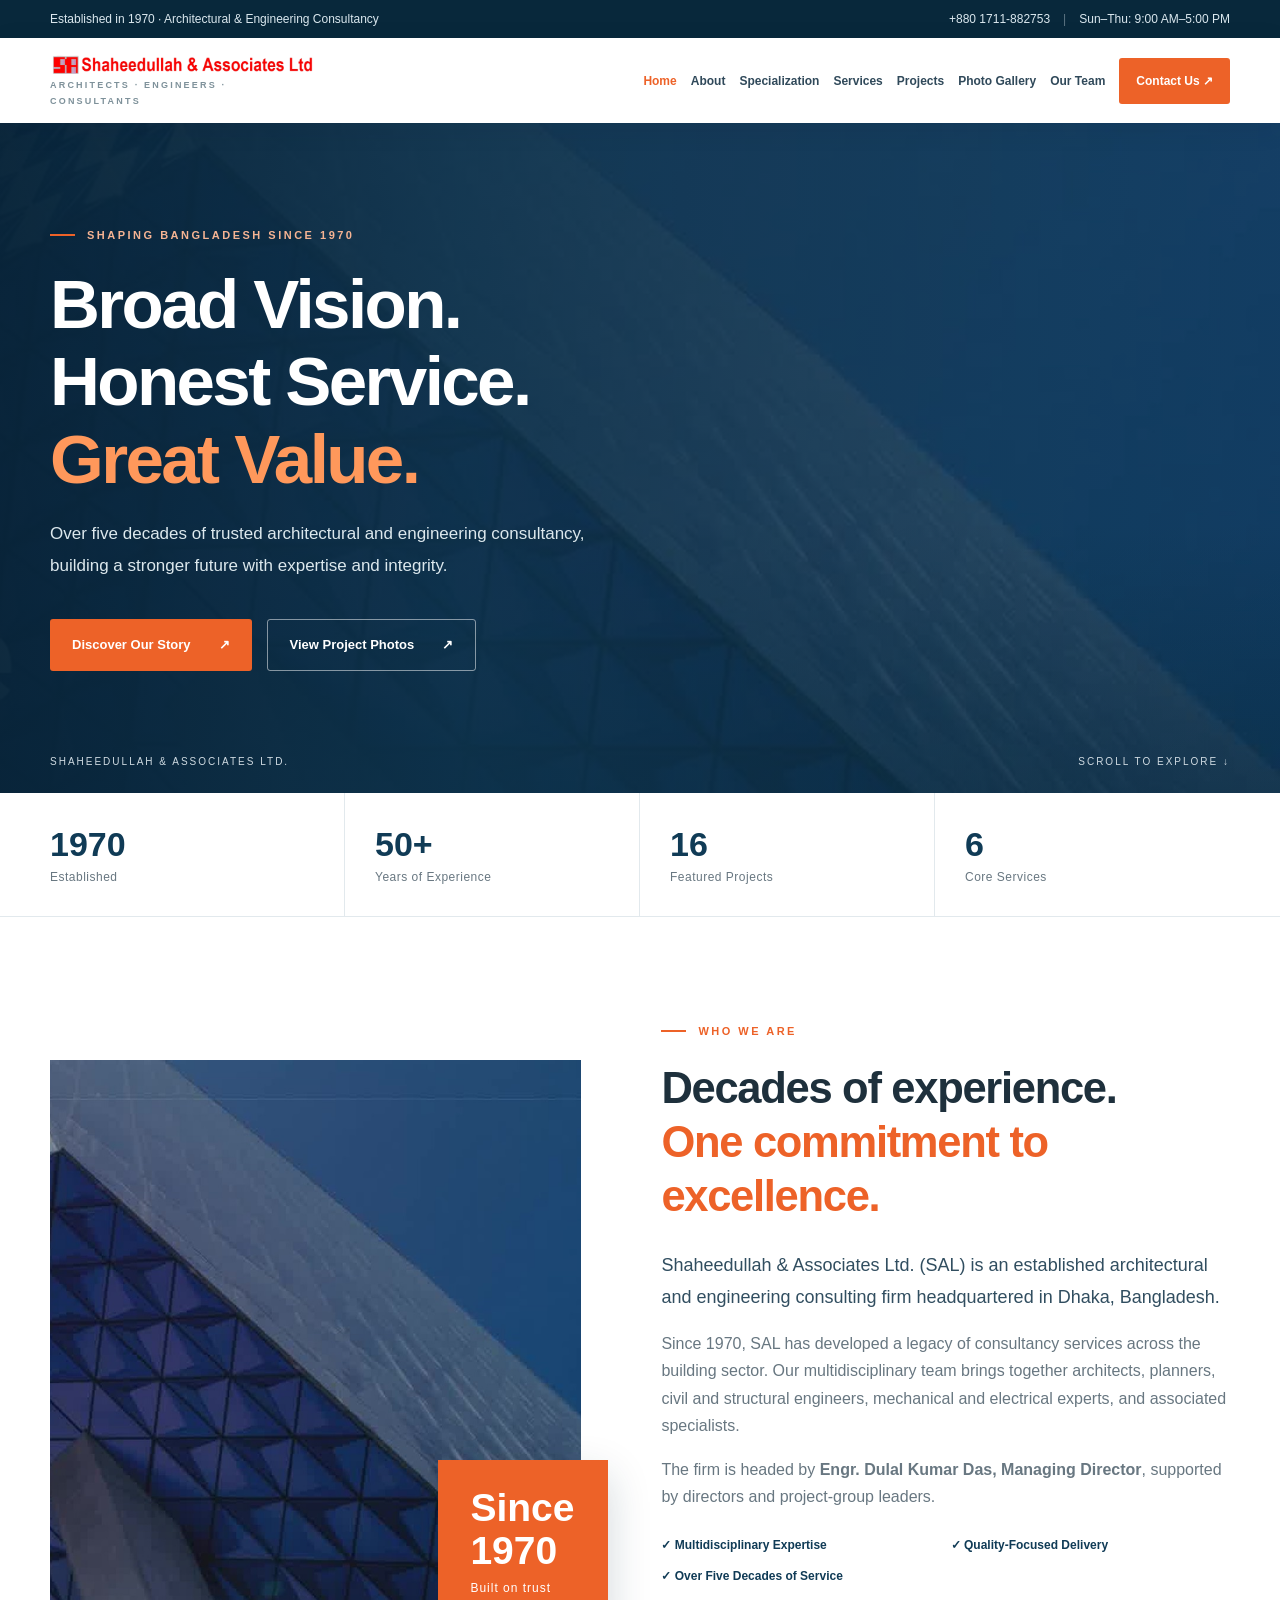
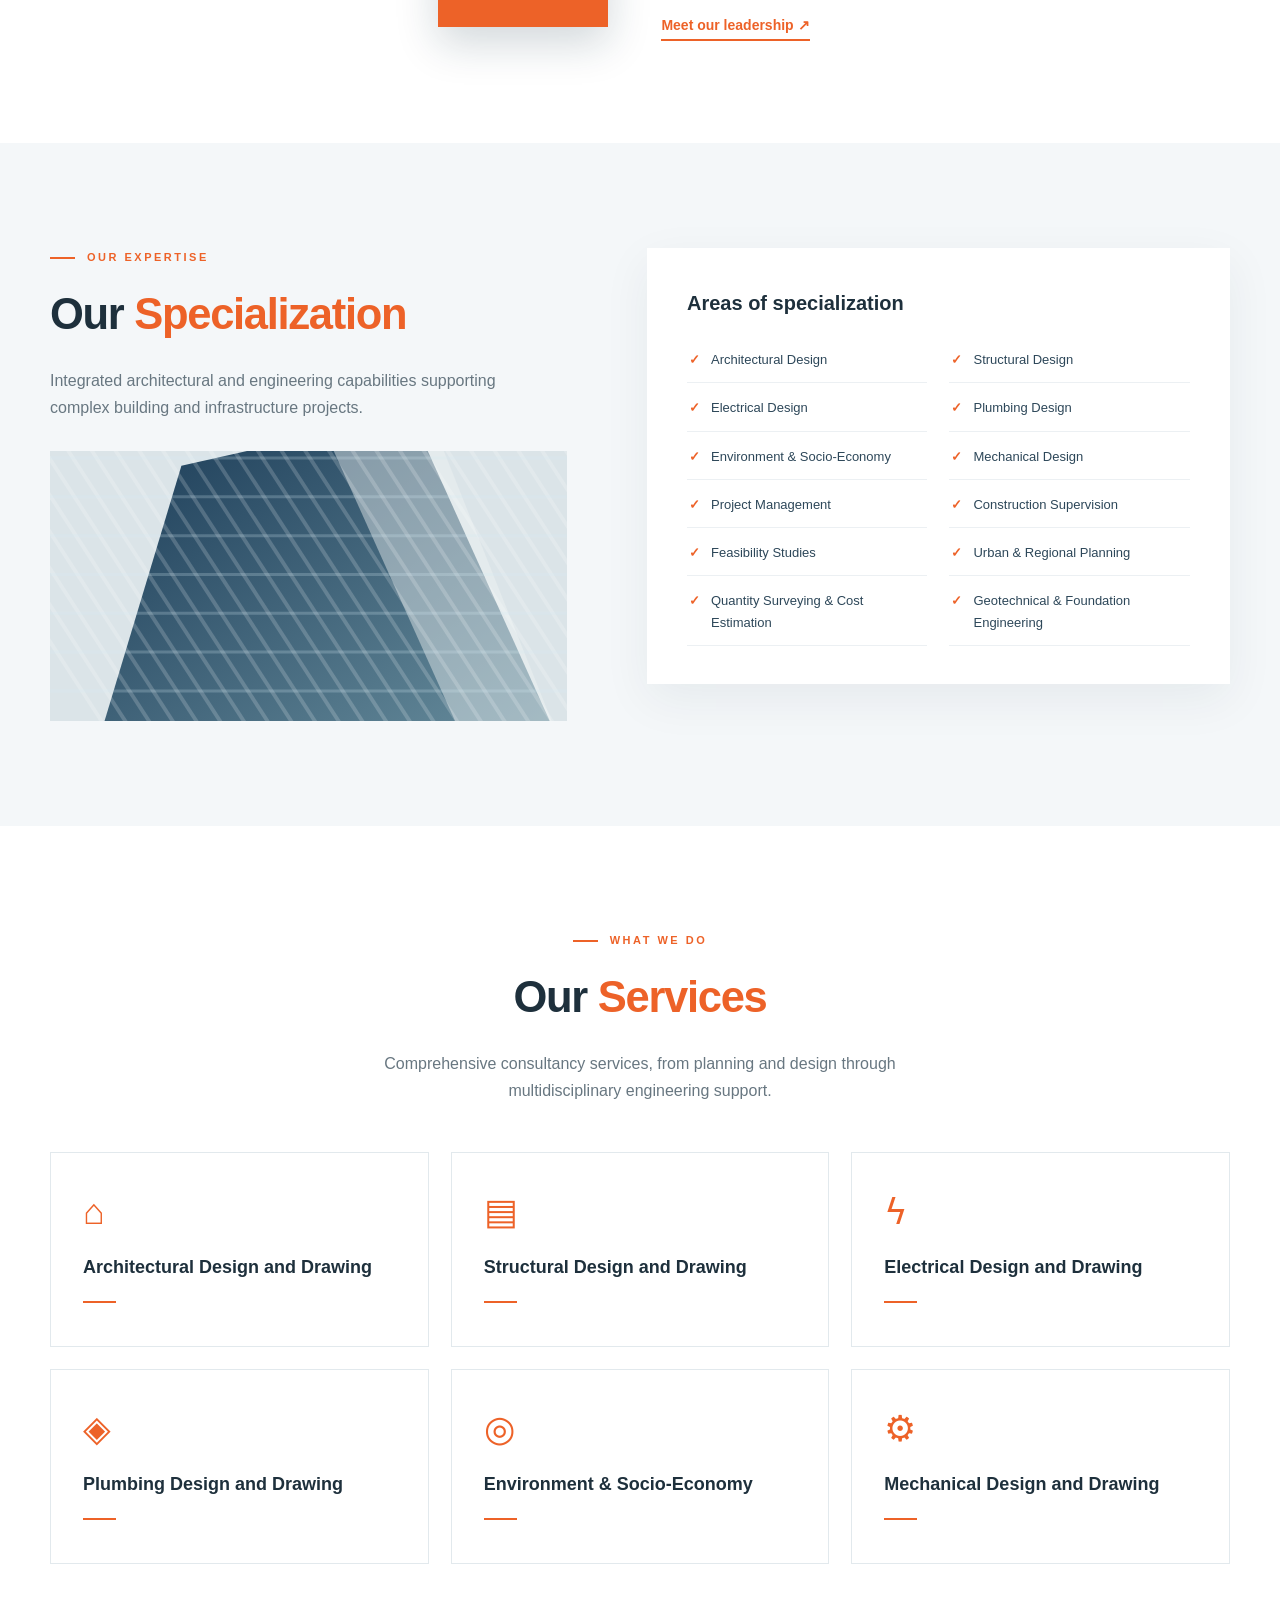
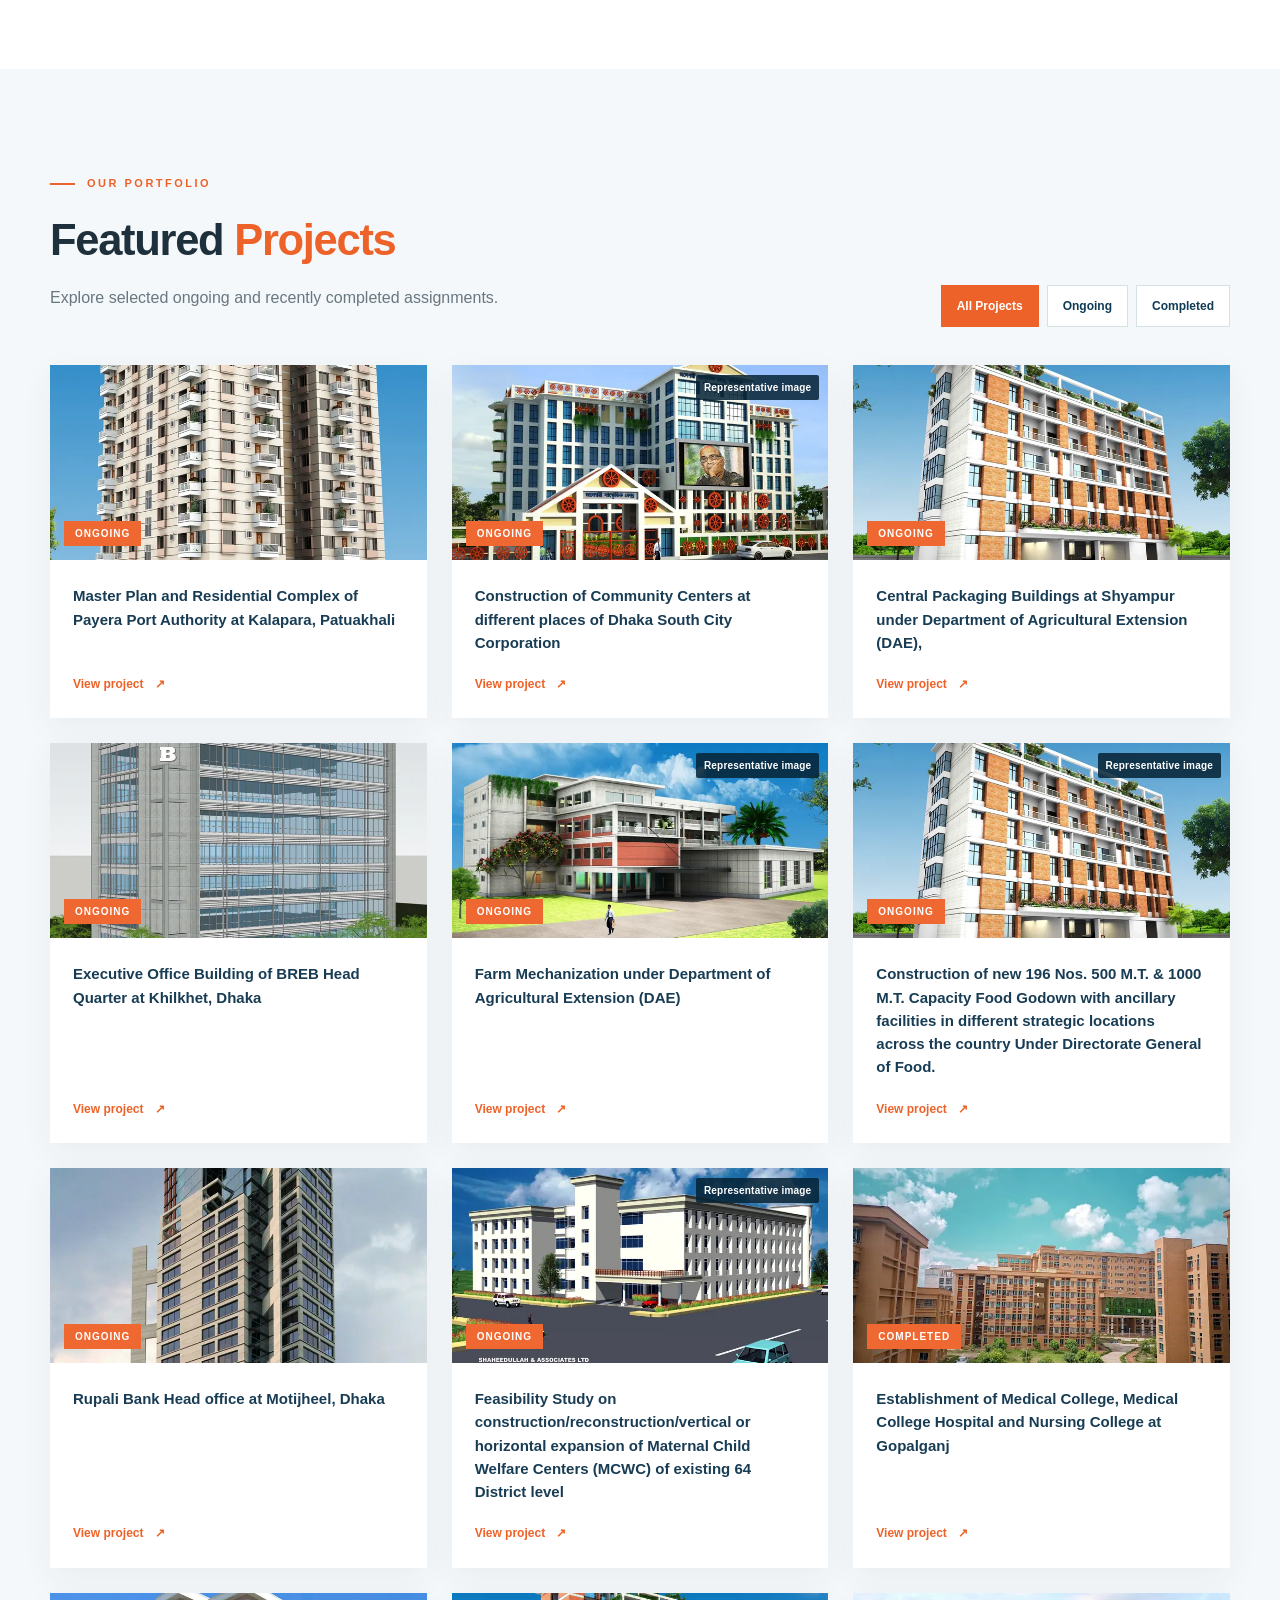
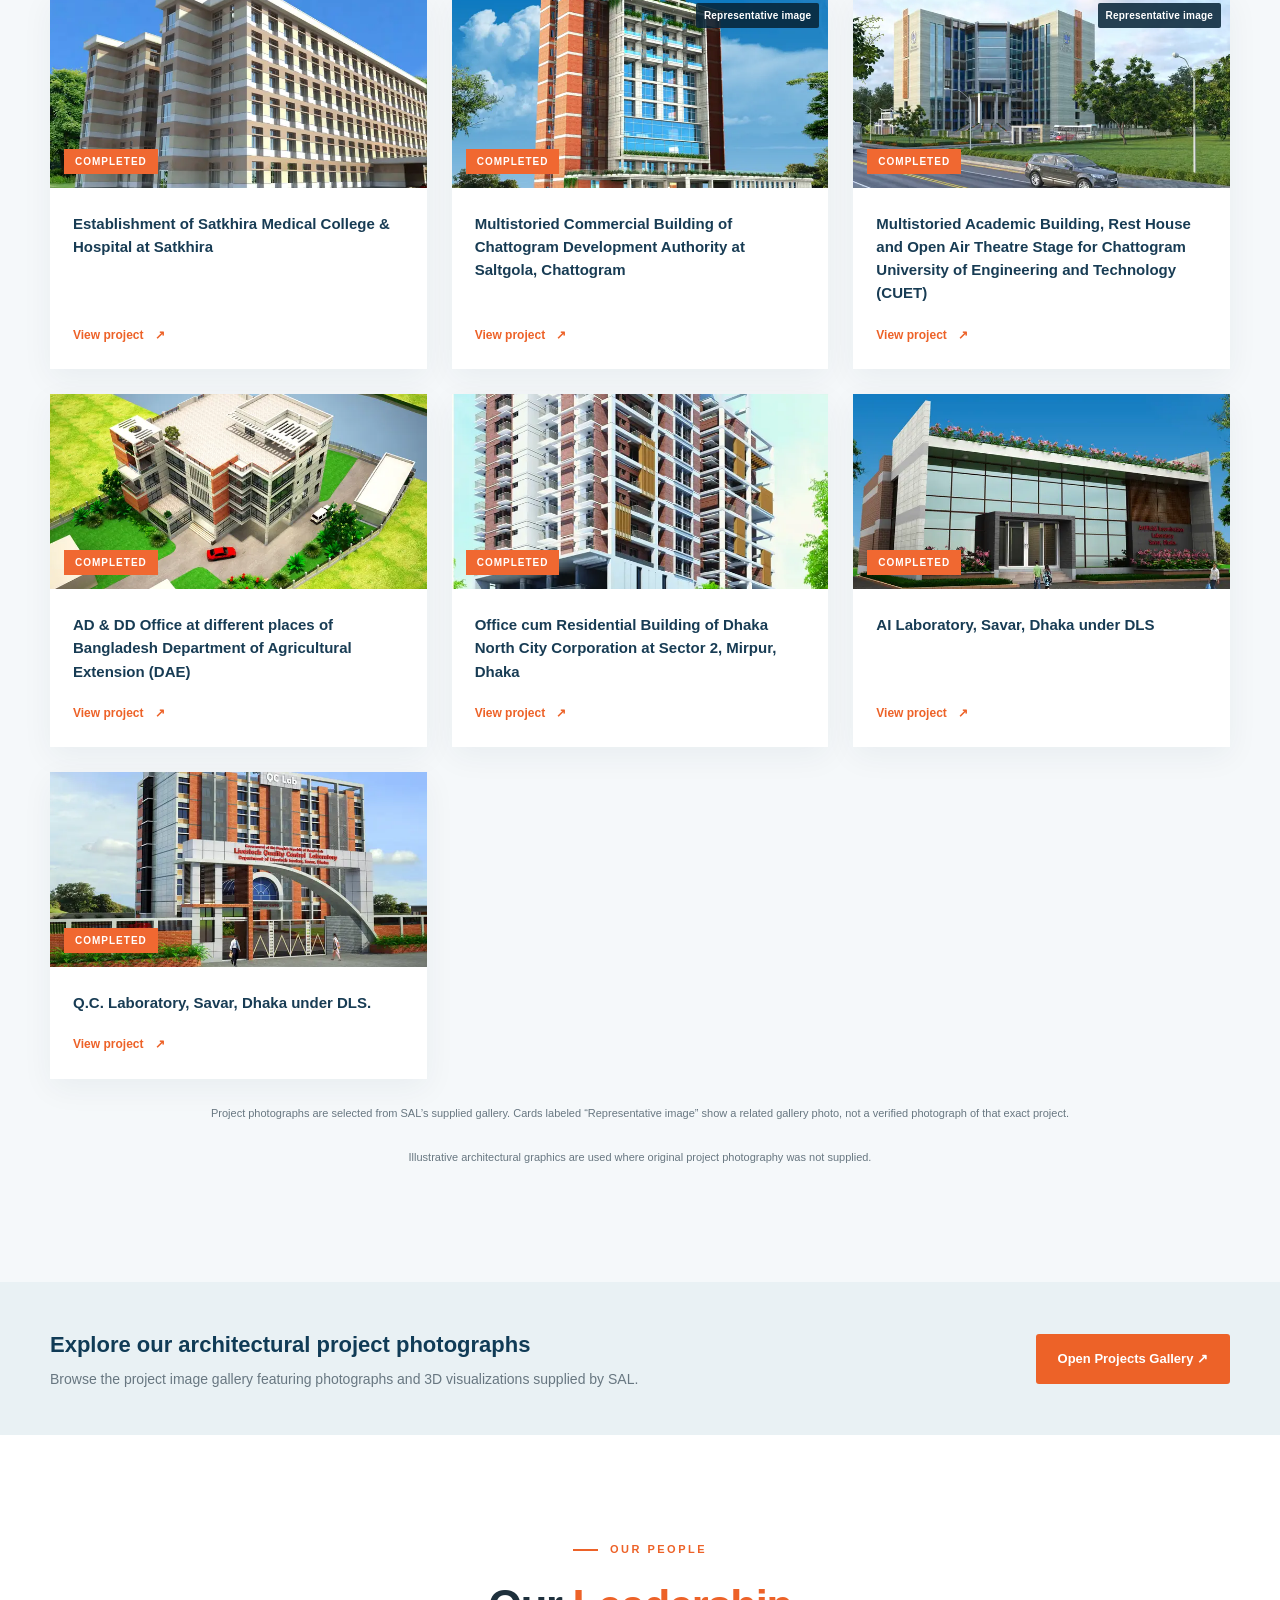
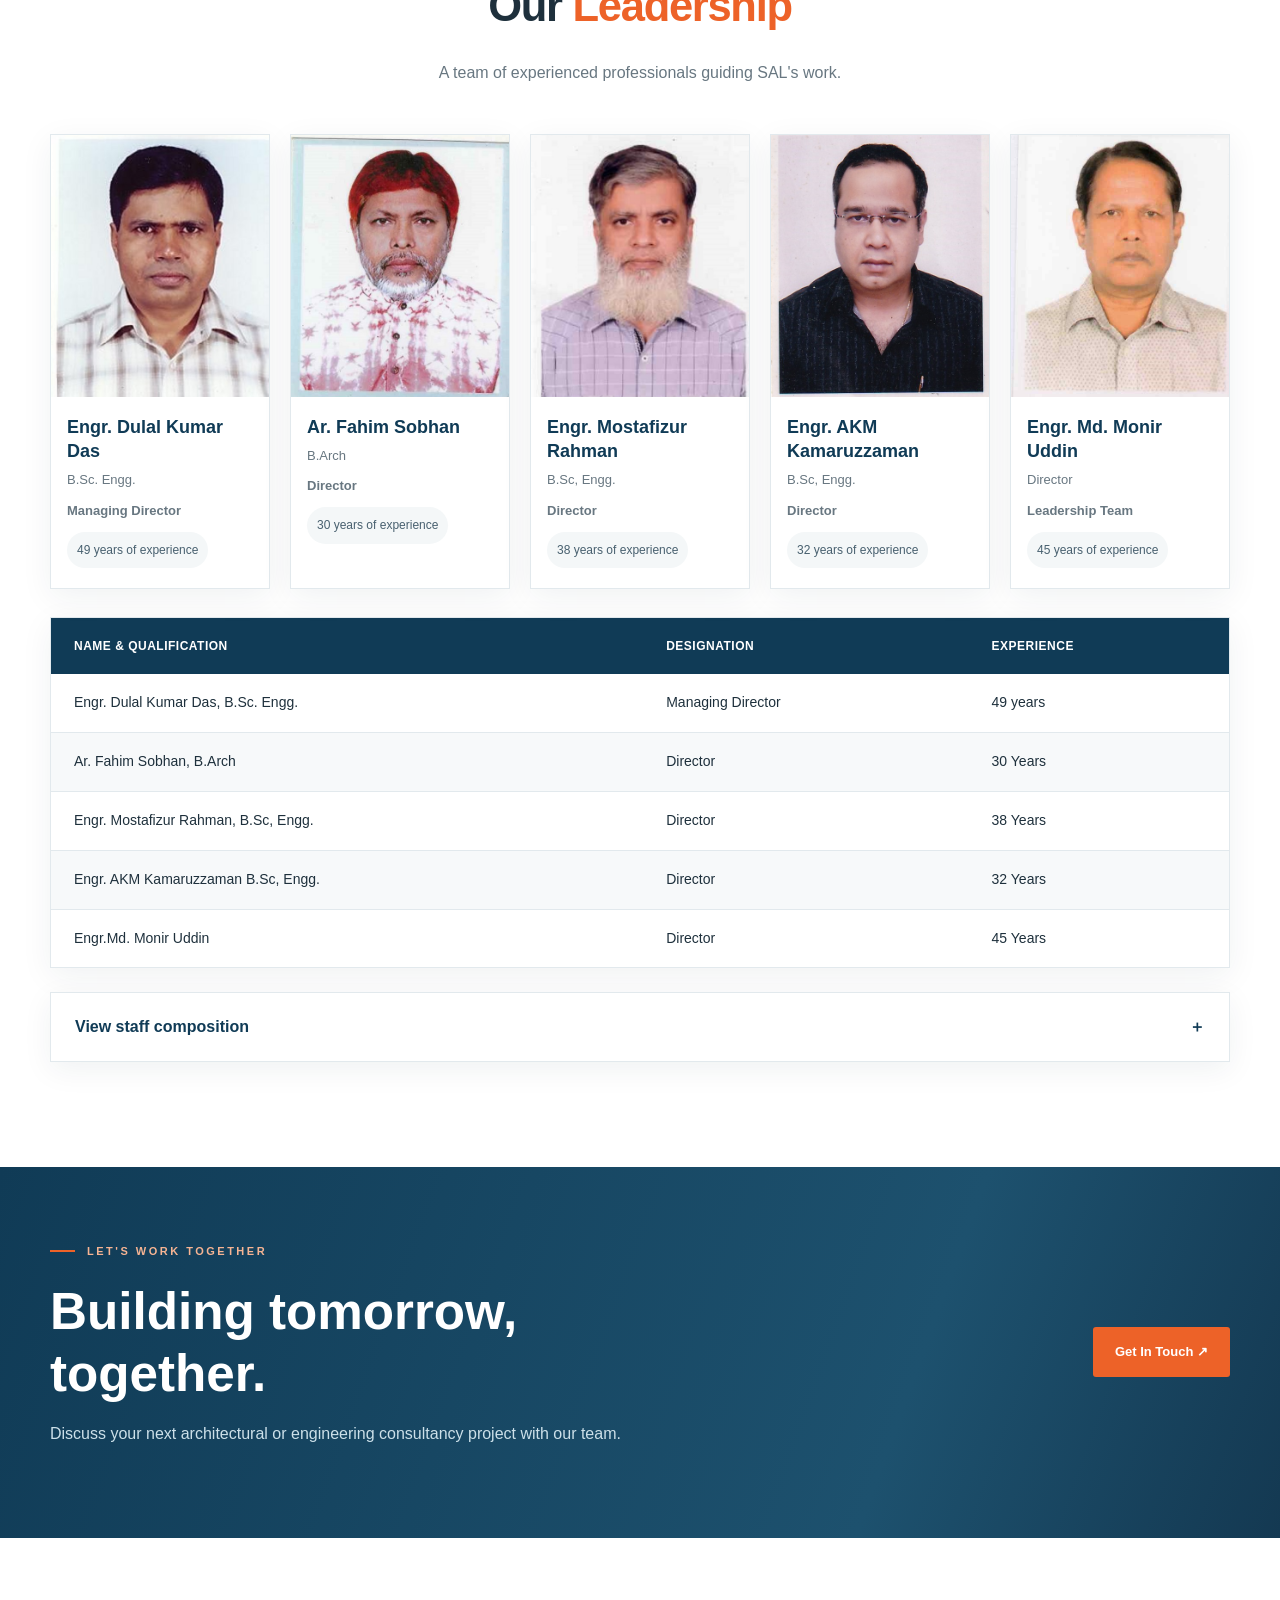
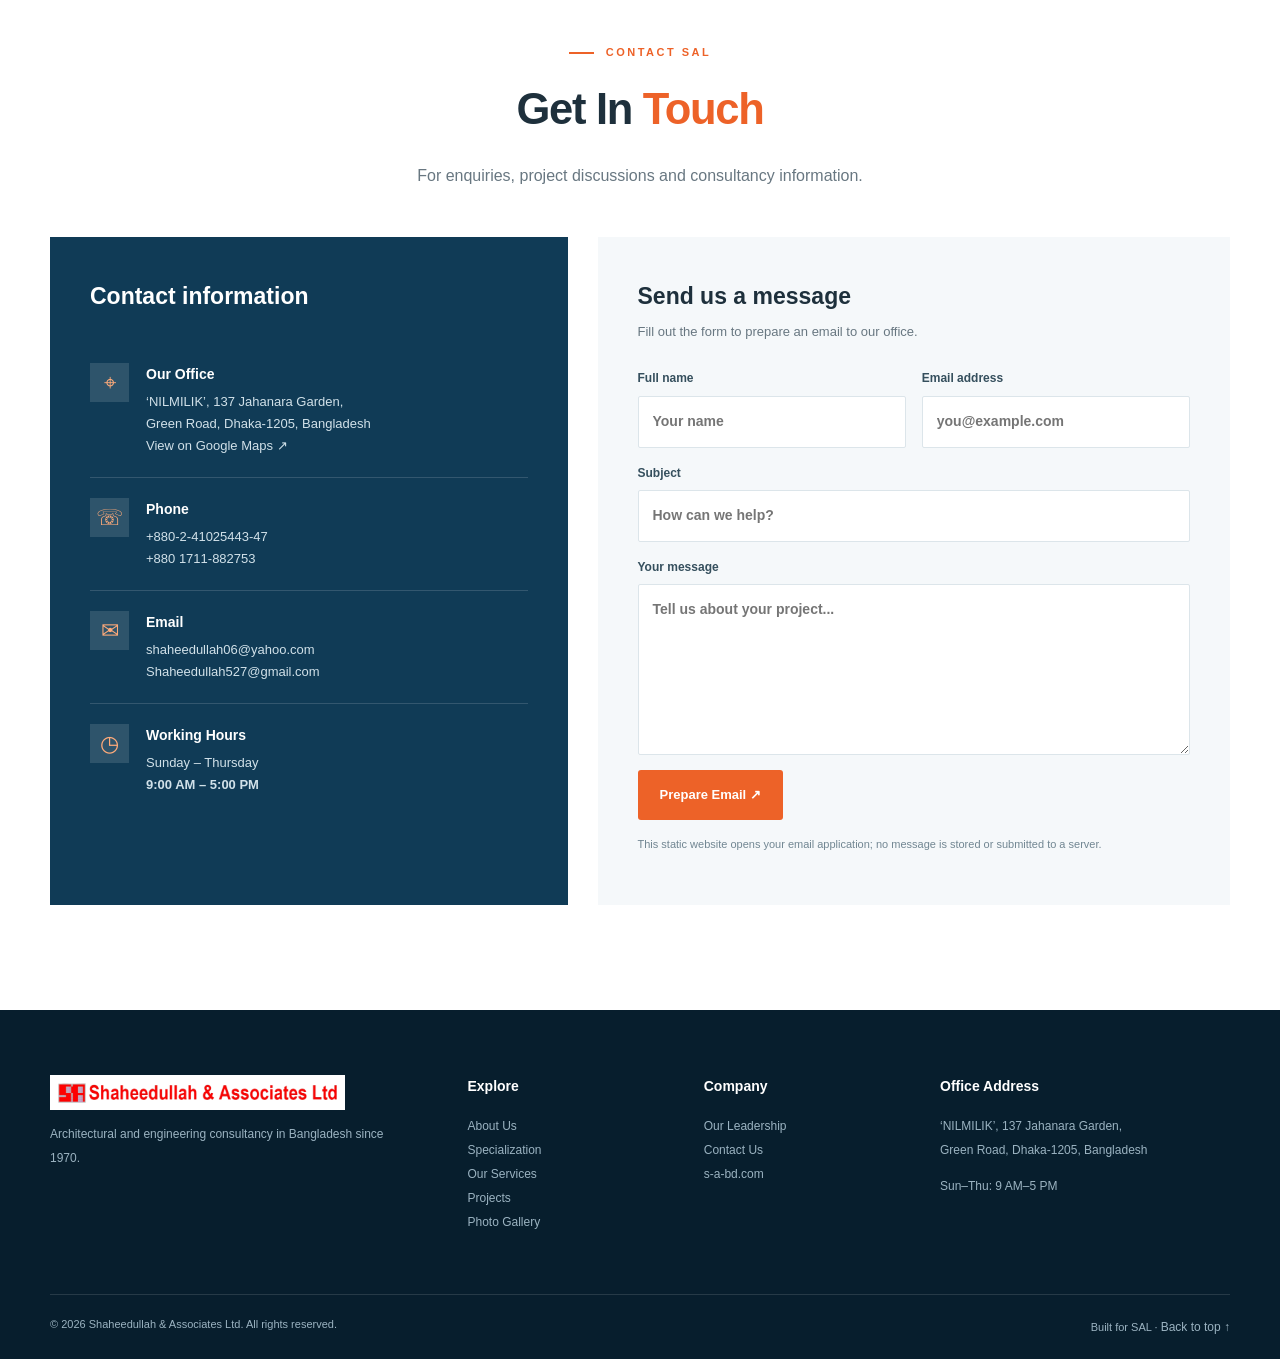
==== index.html @ 814161a2 "Add files via upload" ====
<!DOCTYPE html>

<html lang="en"><head><meta charset="utf-8"/><meta content="width=device-width, initial-scale=1" name="viewport"/><meta content="#103b56" name="theme-color"/><title>Shaheedullah &amp; Associates Ltd. | Architecture &amp; Engineering Consultants</title><meta content="Established in 1970, Shaheedullah &amp; Associates Ltd. provides architectural, structural, engineering and consultancy services in Bangladesh." name="description"/><link href="assets/sal-logo.png" rel="icon"/><link href="styles.css" rel="stylesheet"/></head>
<body><div class="topbar"><div class="container top-inner"><span>Established in 1970 · Architectural &amp; Engineering Consultancy</span><div><a href="tel:+8801711882753">+880 1711-882753</a><span class="sep">|</span><span>Sun–Thu: 9:00 AM–5:00 PM</span></div></div></div>
<header class="site-header" id="top"><div class="container nav"><a aria-label="SAL home" class="brand" href="#home"><img alt="Shaheedullah &amp; Associates Ltd." src="assets/sal-logo.png"/><span class="brand-small">ARCHITECTS · ENGINEERS · CONSULTANTS</span></a><button aria-expanded="false" aria-label="Open navigation" class="menu-toggle"><span></span><span></span><span></span></button><nav aria-label="Main navigation" class="main-nav"><a class="active" href="#home">Home</a><a href="#about">About</a><a href="#specialization">Specialization</a><a href="#services">Services</a><a href="#projects">Projects</a><a href="projects.html">Photo Gallery</a><a href="#team">Our Team</a><a class="nav-contact" href="#contact">Contact Us ↗</a></nav></div></header>
<main>
<section class="hero" id="home"><div class="hero-photo"></div><div class="hero-vignette"></div><div class="container hero-inner"><div class="eyebrow light"><span class="eyebrow-rule"></span> SHAPING BANGLADESH SINCE 1970</div><h1>Broad Vision.<br/>Honest Service.<br/><em>Great Value.</em></h1><p>Over five decades of trusted architectural and engineering consultancy, building a stronger future with expertise and integrity.</p><div class="hero-actions"><a class="btn primary" href="#about">Discover Our Story <span>↗</span></a><a class="btn outline" href="projects.html">View Project Photos <span>↗</span></a></div></div><div class="hero-bottom"><span>SHAHEEDULLAH &amp; ASSOCIATES LTD.</span><span>SCROLL TO EXPLORE ↓</span></div></section>
<section aria-label="Company highlights" class="stats"><div class="container stats-grid"><div><strong>1970</strong><span>Established</span></div><div><strong>50+</strong><span>Years of Experience</span></div><div><strong>16</strong><span>Featured Projects</span></div><div><strong>6</strong><span>Core Services</span></div></div></section>
<section class="section about" id="about"><div class="container about-grid"><div class="about-art"><img alt="Contemporary architectural facade" loading="lazy" src="assets/architecture-hero.jpg"/><div class="about-badge"><strong>Since<br/>1970</strong><span>Built on trust</span></div></div><div class="about-copy"><div class="eyebrow"><span class="eyebrow-rule"></span> WHO WE ARE</div><h2>Decades of experience.<br/><span>One commitment to excellence.</span></h2><p class="lead">Shaheedullah &amp; Associates Ltd. (SAL) is an established architectural and engineering consulting firm headquartered in Dhaka, Bangladesh.</p><p>Since 1970, SAL has developed a legacy of consultancy services across the building sector. Our multidisciplinary team brings together architects, planners, civil and structural engineers, mechanical and electrical experts, and associated specialists.</p><p>The firm is headed by <strong>Engr. Dulal Kumar Das, Managing Director</strong>, supported by directors and project-group leaders.</p><div class="about-points"><span>✓ Multidisciplinary Expertise</span><span>✓ Quality-Focused Delivery</span><span>✓ Over Five Decades of Service</span></div><a class="text-link" href="#team">Meet our leadership <span>↗</span></a></div></div></section>
<section class="section specialization" id="specialization"><div class="container split-grid"><div><div class="eyebrow"><span class="eyebrow-rule"></span> OUR EXPERTISE</div><h2>Our <span>Specialization</span></h2><p>Integrated architectural and engineering capabilities supporting complex building and infrastructure projects.</p><div class="spec-photo"><img alt="Architectural facade illustration" loading="lazy" src="assets/architecture-2.svg"/></div></div><div class="spec-list-wrap"><h3>Areas of specialization</h3><ul class="specialization-list"><li><span class="check">✓</span>Architectural Design</li>
<li><span class="check">✓</span>Structural Design</li>
<li><span class="check">✓</span>Electrical Design</li>
<li><span class="check">✓</span>Plumbing Design</li>
<li><span class="check">✓</span>Environment &amp; Socio-Economy</li>
<li><span class="check">✓</span>Mechanical Design</li>
<li><span class="check">✓</span>Project Management</li>
<li><span class="check">✓</span>Construction Supervision</li>
<li><span class="check">✓</span>Feasibility Studies</li>
<li><span class="check">✓</span>Urban &amp; Regional Planning</li>
<li><span class="check">✓</span>Quantity Surveying &amp; Cost Estimation</li>
<li><span class="check">✓</span>Geotechnical &amp; Foundation Engineering</li></ul></div></div></section>
<section class="section services" id="services"><div class="container"><div class="section-heading center"><div class="eyebrow"><span class="eyebrow-rule"></span> WHAT WE DO</div><h2>Our <span>Services</span></h2><p>Comprehensive consultancy services, from planning and design through multidisciplinary engineering support.</p></div><div class="service-grid"><article class="service-card"><span class="service-icon">⌂</span><h3>Architectural Design and Drawing</h3><span class="service-line"></span></article>
<article class="service-card"><span class="service-icon">▤</span><h3>Structural Design and Drawing</h3><span class="service-line"></span></article>
<article class="service-card"><span class="service-icon">ϟ</span><h3>Electrical Design and Drawing</h3><span class="service-line"></span></article>
<article class="service-card"><span class="service-icon">◈</span><h3>Plumbing Design and Drawing</h3><span class="service-line"></span></article>
<article class="service-card"><span class="service-icon">◎</span><h3>Environment &amp; Socio-Economy</h3><span class="service-line"></span></article>
<article class="service-card"><span class="service-icon">⚙</span><h3>Mechanical Design and Drawing</h3><span class="service-line"></span></article></div></div></section>
<section class="section projects" id="projects"><div class="container"><div class="section-head-flex"><div><div class="eyebrow"><span class="eyebrow-rule"></span> OUR PORTFOLIO</div><h2>Featured <span>Projects</span></h2><p>Explore selected ongoing and recently completed assignments.</p></div><div aria-label="Filter projects" class="project-filters" role="group"><button aria-pressed="true" class="filter active" data-filter="all">All Projects</button><button aria-pressed="false" class="filter" data-filter="ongoing">Ongoing</button><button aria-pressed="false" class="filter" data-filter="completed">Completed</button></div></div><div class="project-grid"><article aria-label="View project: Master Plan and Residential Complex of Payera Port Authority at Kalapara, Patuakhali" class="project-card" data-exact-photo="true" data-gallery-image="assets/projects/large/project-15.webp" data-index="0" data-kind="ongoing" role="button" tabindex="0"><div class="project-image"><img alt="Master Plan and Residential Complex of Payera Port Authority at Kalapara, Patuakhali — SAL project gallery image" decoding="async" height="480" loading="lazy" src="assets/projects/thumbs/project-15.webp" width="720"><span class="project-tag">Ongoing</span></img></div><div class="project-body"><h3>Master Plan and Residential Complex of Payera Port Authority at Kalapara, Patuakhali</h3><span class="project-arrow">View project <span aria-hidden="true">↗</span></span></div></article>
<article aria-label="View project: Construction of Community Centers at different places of Dhaka South City Corporation" class="project-card" data-exact-photo="false" data-gallery-image="assets/projects/large/project-11.webp" data-index="1" data-kind="ongoing" role="button" tabindex="0"><div class="project-image"><img alt="Construction of Community Centers at different places of Dhaka South City Corporation — representative gallery image (JALESHWARI CULTURAL CENTRE)" decoding="async" height="480" loading="lazy" src="assets/projects/thumbs/project-11.webp" width="720"><span class="project-tag">Ongoing</span></img><span class="representative-label">Representative image</span></div><div class="project-body"><h3>Construction of Community Centers at different places of Dhaka South City Corporation</h3><span class="project-arrow">View project <span aria-hidden="true">↗</span></span></div></article>
<article aria-label="View project: Central Packaging Buildings at Shyampur under Department of Agricultural Extension (DAE)," class="project-card" data-exact-photo="true" data-gallery-image="assets/projects/large/project-06.webp" data-index="2" data-kind="ongoing" role="button" tabindex="0"><div class="project-image"><img alt="Central Packaging Buildings at Shyampur under Department of Agricultural Extension (DAE), — SAL project gallery image" decoding="async" height="480" loading="lazy" src="assets/projects/thumbs/project-06.webp" width="720"/><span class="project-tag">Ongoing</span></div><div class="project-body"><h3>Central Packaging Buildings at Shyampur under Department of Agricultural Extension (DAE),</h3><span class="project-arrow">View project <span aria-hidden="true">↗</span></span></div></article>
<article aria-label="View project: Executive Office Building of BREB Head Quarter at Khilkhet, Dhaka" class="project-card" data-exact-photo="true" data-gallery-image="assets/projects/large/project-05.webp" data-index="3" data-kind="ongoing" role="button" tabindex="0"><div class="project-image"><img alt="Executive Office Building of BREB Head Quarter at Khilkhet, Dhaka — SAL project gallery image" decoding="async" height="480" loading="lazy" src="assets/projects/thumbs/project-05.webp" width="720"/><span class="project-tag">Ongoing</span></div><div class="project-body"><h3>Executive Office Building of BREB Head Quarter at Khilkhet, Dhaka</h3><span class="project-arrow">View project <span aria-hidden="true">↗</span></span></div></article>
<article aria-label="View project: Farm Mechanization under Department of Agricultural Extension (DAE)" class="project-card" data-exact-photo="false" data-gallery-image="assets/projects/large/project-03.webp" data-index="4" data-kind="ongoing" role="button" tabindex="0"><div class="project-image"><img alt="Farm Mechanization under Department of Agricultural Extension (DAE) — representative gallery image (ATI KALIAKAIR)" decoding="async" height="480" loading="lazy" src="assets/projects/thumbs/project-03.webp" width="720"/><span class="project-tag">Ongoing</span><span class="representative-label">Representative image</span></div><div class="project-body"><h3>Farm Mechanization under Department of Agricultural Extension (DAE)</h3><span class="project-arrow">View project <span aria-hidden="true">↗</span></span></div></article>
<article aria-label="View project: Construction of new 196 Nos. 500 M.T. &amp; 1000 M.T. Capacity Food Godown with ancillary facilities in different strategic locations across the country Under Directorate General of Food." class="project-card" data-exact-photo="false" data-gallery-image="assets/projects/large/project-06.webp" data-index="5" data-kind="ongoing" role="button" tabindex="0"><div class="project-image"><img alt="Construction of new 196 Nos. 500 M.T. &amp; 1000 M.T. Capacity Food Godown with ancillary facilities in different strategic locations across the country Under Directorate General of Food. — representative gallery image (Central Packing House)" decoding="async" height="480" loading="lazy" src="assets/projects/thumbs/project-06.webp" width="720"/><span class="project-tag">Ongoing</span><span class="representative-label">Representative image</span></div><div class="project-body"><h3>Construction of new 196 Nos. 500 M.T. &amp; 1000 M.T. Capacity Food Godown with ancillary facilities in different strategic locations across the country Under Directorate General of Food.</h3><span class="project-arrow">View project <span aria-hidden="true">↗</span></span></div></article>
<article aria-label="View project: Rupali Bank Head office at Motijheel, Dhaka" class="project-card" data-exact-photo="true" data-gallery-image="assets/projects/large/project-20.webp" data-index="6" data-kind="ongoing" role="button" tabindex="0"><div class="project-image"><img alt="Rupali Bank Head office at Motijheel, Dhaka — SAL project gallery image" decoding="async" height="480" loading="lazy" src="assets/projects/thumbs/project-20.webp" width="720"/><span class="project-tag">Ongoing</span></div><div class="project-body"><h3>Rupali Bank Head office at Motijheel, Dhaka</h3><span class="project-arrow">View project <span aria-hidden="true">↗</span></span></div></article>
<article aria-label="View project: Feasibility Study on construction/reconstruction/vertical or horizontal expansion of Maternal Child Welfare Centers (MCWC) of existing 64 District level " class="project-card" data-exact-photo="false" data-gallery-image="assets/projects/large/project-21.webp" data-index="7" data-kind="ongoing" role="button" tabindex="0"><div class="project-image"><img alt="Feasibility Study on construction/reconstruction/vertical or horizontal expansion of Maternal Child Welfare Centers (MCWC) of existing 64 District level — representative gallery image (Sadar Hospital, Chandpur)" decoding="async" height="480" loading="lazy" src="assets/projects/thumbs/project-21.webp" width="720"/><span class="project-tag">Ongoing</span><span class="representative-label">Representative image</span></div><div class="project-body"><h3>Feasibility Study on construction/reconstruction/vertical or horizontal expansion of Maternal Child Welfare Centers (MCWC) of existing 64 District level </h3><span class="project-arrow">View project <span aria-hidden="true">↗</span></span></div></article>
<article aria-label="View project: Establishment of Medical College, Medical College Hospital and Nursing College at Gopalganj" class="project-card" data-exact-photo="true" data-gallery-image="assets/projects/large/project-26.webp" data-index="8" data-kind="completed" role="button" tabindex="0"><div class="project-image"><img alt="Establishment of Medical College, Medical College Hospital and Nursing College at Gopalganj — SAL project gallery image" decoding="async" height="480" loading="lazy" src="assets/projects/thumbs/project-26.webp" width="720"/><span class="project-tag">Completed</span></div><div class="project-body"><h3>Establishment of Medical College, Medical College Hospital and Nursing College at Gopalganj</h3><span class="project-arrow">View project <span aria-hidden="true">↗</span></span></div></article>
<article aria-label="View project: Establishment of Satkhira Medical College &amp; Hospital at Satkhira" class="project-card" data-exact-photo="true" data-gallery-image="assets/projects/large/project-23.webp" data-index="9" data-kind="completed" role="button" tabindex="0"><div class="project-image"><img alt="Establishment of Satkhira Medical College &amp; Hospital at Satkhira — SAL project gallery image" decoding="async" height="480" loading="lazy" src="assets/projects/thumbs/project-23.webp" width="720"/><span class="project-tag">Completed</span></div><div class="project-body"><h3>Establishment of Satkhira Medical College &amp; Hospital at Satkhira</h3><span class="project-arrow">View project <span aria-hidden="true">↗</span></span></div></article>
<article aria-label="View project: Multistoried Commercial Building of Chattogram Development Authority at Saltgola, Chattogram" class="project-card" data-exact-photo="false" data-gallery-image="assets/projects/large/project-16.webp" data-index="10" data-kind="completed" role="button" tabindex="0"><div class="project-image"><img alt="Multistoried Commercial Building of Chattogram Development Authority at Saltgola, Chattogram — representative gallery image (PGCB)" decoding="async" height="480" loading="lazy" src="assets/projects/thumbs/project-16.webp" width="720"/><span class="project-tag">Completed</span><span class="representative-label">Representative image</span></div><div class="project-body"><h3>Multistoried Commercial Building of Chattogram Development Authority at Saltgola, Chattogram</h3><span class="project-arrow">View project <span aria-hidden="true">↗</span></span></div></article>
<article aria-label="View project: Multistoried Academic Building, Rest House and Open Air Theatre Stage for Chattogram University of Engineering and Technology (CUET)" class="project-card" data-exact-photo="false" data-gallery-image="assets/projects/large/project-30.webp" data-index="11" data-kind="completed" role="button" tabindex="0"><div class="project-image"><img alt="Multistoried Academic Building, Rest House and Open Air Theatre Stage for Chattogram University of Engineering and Technology (CUET) — representative gallery image (Uttara University)" decoding="async" height="480" loading="lazy" src="assets/projects/thumbs/project-30.webp" width="720"/><span class="project-tag">Completed</span><span class="representative-label">Representative image</span></div><div class="project-body"><h3>Multistoried Academic Building, Rest House and Open Air Theatre Stage for Chattogram University of Engineering and Technology (CUET)</h3><span class="project-arrow">View project <span aria-hidden="true">↗</span></span></div></article>
<article aria-label="View project: AD &amp; DD Office at different places of Bangladesh Department of Agricultural Extension (DAE)" class="project-card" data-exact-photo="true" data-gallery-image="assets/projects/large/project-01.webp" data-index="12" data-kind="completed" role="button" tabindex="0"><div class="project-image"><img alt="AD &amp; DD Office at different places of Bangladesh Department of Agricultural Extension (DAE) — SAL project gallery image" decoding="async" height="480" loading="lazy" src="assets/projects/thumbs/project-01.webp" width="720"/><span class="project-tag">Completed</span></div><div class="project-body"><h3>AD &amp; DD Office at different places of Bangladesh Department of Agricultural Extension (DAE)</h3><span class="project-arrow">View project <span aria-hidden="true">↗</span></span></div></article>
<article aria-label="View project: Office cum Residential Building of Dhaka North City Corporation at Sector 2, Mirpur, Dhaka" class="project-card" data-exact-photo="true" data-gallery-image="assets/projects/large/project-08.webp" data-index="13" data-kind="completed" role="button" tabindex="0"><div class="project-image"><img alt="Office cum Residential Building of Dhaka North City Corporation at Sector 2, Mirpur, Dhaka — SAL project gallery image" decoding="async" height="480" loading="lazy" src="assets/projects/thumbs/project-08.webp" width="720"/><span class="project-tag">Completed</span></div><div class="project-body"><h3>Office cum Residential Building of Dhaka North City Corporation at Sector 2, Mirpur, Dhaka</h3><span class="project-arrow">View project <span aria-hidden="true">↗</span></span></div></article>
<article aria-label="View project: AI Laboratory, Savar, Dhaka under DLS" class="project-card" data-exact-photo="true" data-gallery-image="assets/projects/large/project-02.webp" data-index="14" data-kind="completed" role="button" tabindex="0"><div class="project-image"><img alt="AI Laboratory, Savar, Dhaka under DLS — SAL project gallery image" decoding="async" height="480" loading="lazy" src="assets/projects/thumbs/project-02.webp" width="720"/><span class="project-tag">Completed</span></div><div class="project-body"><h3>AI Laboratory, Savar, Dhaka under DLS</h3><span class="project-arrow">View project <span aria-hidden="true">↗</span></span></div></article>
<article aria-label="View project: Q.C. Laboratory, Savar, Dhaka under DLS." class="project-card" data-exact-photo="true" data-gallery-image="assets/projects/large/project-19.webp" data-index="15" data-kind="completed" role="button" tabindex="0"><div class="project-image"><img alt="Q.C. Laboratory, Savar, Dhaka under DLS. — SAL project gallery image" decoding="async" height="480" loading="lazy" src="assets/projects/thumbs/project-19.webp" width="720"/><span class="project-tag">Completed</span></div><div class="project-body"><h3>Q.C. Laboratory, Savar, Dhaka under DLS.</h3><span class="project-arrow">View project <span aria-hidden="true">↗</span></span></div></article></div><p class="photo-note">Project photographs are selected from SAL’s supplied gallery. Cards labeled “Representative image” show a related gallery photo, not a verified photograph of that exact project.</p><p class="photo-note">Illustrative architectural graphics are used where original project photography was not supplied.</p></div></section>
<div class="gallery-home-link"><div class="container"><div><strong>Explore our architectural project photographs</strong><p>Browse the project image gallery featuring photographs and 3D visualizations supplied by SAL.</p></div><a class="btn primary" href="projects.html">Open Projects Gallery ↗</a></div></div><section class="section leaders" id="team"><div class="container"><div class="section-heading center"><div class="eyebrow"><span class="eyebrow-rule"></span> OUR PEOPLE</div><h2>Our <span>Leadership</span></h2><p>A team of experienced professionals guiding SAL's work.</p></div><div class="director-grid"><article class="director-card"><div class="director-photo"><img alt="Engr. Dulal Kumar Das" loading="lazy" src="assets/director-dulal-kumar-das.jpg"/></div><div class="director-content"><h3>Engr. Dulal Kumar Das</h3><p class="director-meta">B.Sc. Engg.</p><p class="director-role">Managing Director</p><span class="director-exp">49 years of experience</span></div></article><article class="director-card"><div class="director-photo"><img alt="Ar. Fahim Sobhan" loading="lazy" src="assets/director-fahim-sobhan.jpg"/></div><div class="director-content"><h3>Ar. Fahim Sobhan</h3><p class="director-meta">B.Arch</p><p class="director-role">Director</p><span class="director-exp">30 years of experience</span></div></article><article class="director-card"><div class="director-photo"><img alt="Engr. Mostafizur Rahman" loading="lazy" src="assets/director-mostafizur-rahman.jpg"/></div><div class="director-content"><h3>Engr. Mostafizur Rahman</h3><p class="director-meta">B.Sc, Engg.</p><p class="director-role">Director</p><span class="director-exp">38 years of experience</span></div></article><article class="director-card"><div class="director-photo"><img alt="Engr. AKM Kamaruzzaman" loading="lazy" src="assets/director-akm-kamaruzzaman.jpg"/></div><div class="director-content"><h3>Engr. AKM Kamaruzzaman</h3><p class="director-meta">B.Sc, Engg.</p><p class="director-role">Director</p><span class="director-exp">32 years of experience</span></div></article><article class="director-card"><div class="director-photo"><img alt="Engr. Md. Monir Uddin" loading="lazy" src="assets/director-monir-uddin.jpg"/></div><div class="director-content"><h3>Engr. Md. Monir Uddin</h3><p class="director-meta">Director</p><p class="director-role">Leadership Team</p><span class="director-exp">45 years of experience</span></div></article></div><div class="table-card leadership-table"><div class="table-responsive"><table><thead><tr><th>Name &amp; Qualification</th><th>Designation</th><th>Experience</th></tr></thead><tbody><tr><td>Engr. Dulal Kumar Das, B.Sc. Engg.</td><td>Managing Director</td><td>49 years</td></tr><tr><td>Ar. Fahim Sobhan, B.Arch</td><td>Director</td><td>30 Years</td></tr><tr><td>Engr. Mostafizur Rahman, B.Sc, Engg.</td><td>Director</td><td>38 Years</td></tr><tr><td>Engr. AKM Kamaruzzaman B.Sc, Engg.</td><td>Director</td><td>32 Years</td></tr><tr><td>Engr.Md. Monir Uddin</td><td>Director</td><td>45 Years</td></tr></tbody></table></div></div><details class="staff-details"><summary>View staff composition <span>＋</span></summary><div class="table-responsive"><table><thead><tr><th>Qualification / Discipline</th><th>Personnel</th></tr></thead><tbody><tr><td>Team Leader</td><td>04</td></tr><tr><td>Architect &amp; Planner</td><td>06</td></tr><tr><td>Structural Engineer</td><td>04</td></tr><tr><td>Civil Engineer</td><td>08</td></tr><tr><td>Electro-Mechanical Engineer</td><td>04</td></tr><tr><td>Procurement Specialist</td><td>02</td></tr><tr><td>Water and Water Management Specialist</td><td>02</td></tr><tr><td>Water Supply Engineer</td><td>03</td></tr><tr><td>Environment Specialist</td><td>02</td></tr><tr><td>Sociologist</td><td>02</td></tr><tr><td>Diploma Engineer</td><td>24</td></tr><tr><td>Surveyor</td><td>04</td></tr><tr><td>CAD Operator</td><td>08</td></tr><tr><td>Administrative and Accounts Office Staff: (Administrative Officer, Accounts Officer, Company Secretary, Messenger, Peon etc.)</td><td>16</td></tr></tbody></table></div></details></div></section>
<section class="cta"><div class="container cta-inner"><div><div class="eyebrow light"><span class="eyebrow-rule"></span> LET'S WORK TOGETHER</div><h2>Building tomorrow,<br/>together.</h2><p>Discuss your next architectural or engineering consultancy project with our team.</p></div><a class="btn primary" href="#contact">Get In Touch ↗</a></div></section>
<section class="section contact" id="contact"><div class="container"><div class="section-heading center"><div class="eyebrow"><span class="eyebrow-rule"></span> CONTACT SAL</div><h2>Get In <span>Touch</span></h2><p>For enquiries, project discussions and consultancy information.</p></div><div class="contact-grid"><div class="contact-panel"><h3>Contact information</h3><div class="contact-row"><span class="contact-icon">⌖</span><div><h4>Our Office</h4><p>‘NILMILIK’, 137 Jahanara Garden,<br/>Green Road, Dhaka-1205, Bangladesh</p><a href="https://www.google.com/maps/search/?api=1&amp;query=137+Jahanara+Garden+Green+Road+Dhaka+1205" rel="noopener" target="_blank">View on Google Maps ↗</a></div></div><div class="contact-row"><span class="contact-icon">☏</span><div><h4>Phone</h4><a href="tel:+880241025443">+880-2-41025443-47</a><a href="tel:+8801711882753">+880 1711-882753</a></div></div><div class="contact-row"><span class="contact-icon">✉</span><div><h4>Email</h4><a href="mailto:shaheedullah06@yahoo.com">shaheedullah06@yahoo.com</a><a href="mailto:Shaheedullah527@gmail.com">Shaheedullah527@gmail.com</a></div></div><div class="contact-row"><span class="contact-icon">◷</span><div><h4>Working Hours</h4><p>Sunday – Thursday<br/><strong>9:00 AM – 5:00 PM</strong></p></div></div></div><div class="form-panel"><h3>Send us a message</h3><p>Fill out the form to prepare an email to our office.</p><form id="contact-form"><div class="form-row"><label>Full name<input name="name" placeholder="Your name" required=""/></label><label>Email address<input name="email" placeholder="you@example.com" required="" type="email"/></label></div><label>Subject<input name="subject" placeholder="How can we help?" required=""/></label><label>Your message<textarea name="message" placeholder="Tell us about your project..." required="" rows="6"></textarea></label><button class="btn primary" type="submit">Prepare Email ↗</button><p class="form-note">This static website opens your email application; no message is stored or submitted to a server.</p></form></div></div></div></section>
</main>
<footer class="footer"><div class="container footer-grid"><div class="footer-about"><img alt="Shaheedullah &amp; Associates Ltd." src="assets/sal-logo.png"/><p>Architectural and engineering consultancy in Bangladesh since 1970.</p></div><div><h4>Explore</h4><a href="#about">About Us</a><a href="#specialization">Specialization</a><a href="#services">Our Services</a><a href="#projects">Projects</a><a href="projects.html">Photo Gallery</a></div><div><h4>Company</h4><a href="#team">Our Leadership</a><a href="#contact">Contact Us</a><a href="https://www.s-a-bd.com/" rel="noopener" target="_blank">s-a-bd.com</a></div><div><h4>Office Address</h4><p>‘NILMILIK’, 137 Jahanara Garden,<br/>Green Road, Dhaka-1205, Bangladesh</p><p>Sun–Thu: 9 AM–5 PM</p></div></div><div class="container footer-bottom"><span>© <span id="year"></span> Shaheedullah &amp; Associates Ltd. All rights reserved.</span><span>Built for SAL · <a href="#top">Back to top ↑</a></span></div></footer>
<div aria-hidden="true" aria-labelledby="modal-title" aria-modal="true" class="modal" id="project-modal" role="dialog"><div class="modal-overlay" data-close="true"></div><div class="modal-content"><button aria-label="Close project details" class="modal-close">×</button><span class="modal-tag" id="modal-tag"></span><h2 id="modal-title"></h2><p id="modal-copy"></p><p class="modal-note">Detailed project photography and specifications have not been provided.</p><button class="btn primary modal-done">Close</button></div></div>
<script>window.SAL_PROJECTS=[{"title": "Master Plan and Residential Complex of Payera Port Authority at Kalapara, Patuakhali", "type": "ongoing", "image": "assets/projects/large/project-15.webp", "exactPhoto": true, "galleryLabel": "Payera Port"}, {"title": "Construction of Community Centers at different places of Dhaka South City Corporation", "type": "ongoing", "image": "assets/projects/large/project-11.webp", "exactPhoto": false, "galleryLabel": "JALESHWARI CULTURAL CENTRE"}, {"title": "Central Packaging Buildings at Shyampur under Department of Agricultural Extension (DAE),", "type": "ongoing", "image": "assets/projects/large/project-06.webp", "exactPhoto": true, "galleryLabel": "Central Packing House"}, {"title": "Executive Office Building of BREB Head Quarter at Khilkhet, Dhaka", "type": "ongoing", "image": "assets/projects/large/project-05.webp", "exactPhoto": true, "galleryLabel": "BREB 3D"}, {"title": "Farm Mechanization under Department of Agricultural Extension (DAE)", "type": "ongoing", "image": "assets/projects/large/project-03.webp", "exactPhoto": false, "galleryLabel": "ATI KALIAKAIR"}, {"title": "Construction of new 196 Nos. 500 M.T. & 1000 M.T. Capacity Food Godown with ancillary facilities in different strategic locations across the country Under Directorate General of Food.", "type": "ongoing", "image": "assets/projects/large/project-06.webp", "exactPhoto": false, "galleryLabel": "Central Packing House"}, {"title": "Rupali Bank Head office at Motijheel, Dhaka", "type": "ongoing", "image": "assets/projects/large/project-20.webp", "exactPhoto": true, "galleryLabel": "Rupali Bank"}, {"title": "Feasibility Study on construction/reconstruction/vertical or horizontal expansion of Maternal Child Welfare Centers (MCWC) of existing 64 District level ", "type": "ongoing", "image": "assets/projects/large/project-21.webp", "exactPhoto": false, "galleryLabel": "Sadar Hospital, Chandpur"}, {"title": "Establishment of Medical College, Medical College Hospital and Nursing College at Gopalganj", "type": "completed", "image": "assets/projects/large/project-26.webp", "exactPhoto": true, "galleryLabel": "SSKMCH, Gopalganj"}, {"title": "Establishment of Satkhira Medical College & Hospital at Satkhira", "type": "completed", "image": "assets/projects/large/project-23.webp", "exactPhoto": true, "galleryLabel": "Satkhira Medical Hospital"}, {"title": "Multistoried Commercial Building of Chattogram Development Authority at Saltgola, Chattogram", "type": "completed", "image": "assets/projects/large/project-16.webp", "exactPhoto": false, "galleryLabel": "PGCB"}, {"title": "Multistoried Academic Building, Rest House and Open Air Theatre Stage for Chattogram University of Engineering and Technology (CUET)", "type": "completed", "image": "assets/projects/large/project-30.webp", "exactPhoto": false, "galleryLabel": "Uttara University"}, {"title": "AD & DD Office at different places of Bangladesh Department of Agricultural Extension (DAE)", "type": "completed", "image": "assets/projects/large/project-01.webp", "exactPhoto": true, "galleryLabel": "AD OFFICE-01"}, {"title": "Office cum Residential Building of Dhaka North City Corporation at Sector 2, Mirpur, Dhaka", "type": "completed", "image": "assets/projects/large/project-08.webp", "exactPhoto": true, "galleryLabel": "DNCC, Mirpur"}, {"title": "AI Laboratory, Savar, Dhaka under DLS", "type": "completed", "image": "assets/projects/large/project-02.webp", "exactPhoto": true, "galleryLabel": "AI Lab, Savar"}, {"title": "Q.C. Laboratory, Savar, Dhaka under DLS.", "type": "completed", "image": "assets/projects/large/project-19.webp", "exactPhoto": true, "galleryLabel": "QC Lab, Savar"}];</script><script src="script.js"></script></body></html>
---- styles.css ----
:root{--navy:#103b56;--navy2:#0b273b;--orange:#ed6228;--ink:#1e303c;--muted:#687781;--pale:#f4f7f8;--border:#e2e9ed}*{box-sizing:border-box}html{scroll-behavior:smooth;scroll-padding-top:100px}body{margin:0;font-family:Arial,Helvetica,sans-serif;color:var(--ink);line-height:1.7;background:white}a{text-decoration:none;color:inherit}button,input,textarea{font:inherit}button{cursor:pointer}img{max-width:100%;display:block}.container{width:min(1180px,calc(100% - 44px));margin:auto}.topbar{background:#08283b;color:#dbe8ef;font-size:12px}.top-inner{display:flex;justify-content:space-between;gap:20px;padding:9px 0}.top-inner a:hover{color:white}.sep{padding:0 13px;opacity:.4}.site-header{position:sticky;top:0;z-index:30;background:white;box-shadow:0 6px 28px #071d2b15}.nav{height:85px;display:flex;align-items:center;justify-content:space-between;gap:30px}.brand{width:300px;flex-shrink:0}.brand img{width:100%;max-height:51px;object-fit:contain;object-position:left}.brand-small{font-size:9px;letter-spacing:2.2px;font-weight:700;color:#7e919a;display:block;padding-top:2px}.main-nav{display:flex;align-items:center;gap:25px}.main-nav a{font-size:13px;font-weight:700;color:#30495a;white-space:nowrap;transition:.2s}.main-nav a:hover,.main-nav a.active{color:var(--orange)}.main-nav .nav-contact{background:var(--orange);color:white;padding:13px 17px;border-radius:3px}.main-nav .nav-contact:hover{color:white;background:#d64f19}.menu-toggle{display:none}.hero{position:relative;min-height:670px;background:#0d3754;color:white;overflow:hidden;display:flex;align-items:center}.hero-photo{position:absolute;inset:0;background:url('assets/architecture-hero.jpg') center center/cover no-repeat;opacity:.78}.hero-vignette{position:absolute;inset:0;background:linear-gradient(90deg,rgba(8,36,57,.95) 0%,rgba(13,51,76,.84) 36%,rgba(13,51,76,.20) 100%),linear-gradient(0deg,#08283d8e,transparent 40%)}.hero-inner{position:relative;padding:102px 0 122px}.eyebrow{display:flex;align-items:center;gap:12px;color:var(--orange);font-size:11px;letter-spacing:2.5px;font-weight:800;text-transform:uppercase;margin-bottom:21px}.eyebrow-rule{height:2px;width:25px;background:var(--orange);display:inline-block}.eyebrow.light{color:#f6b493}.hero h1{font-size:clamp(44px,5.4vw,76px);font-weight:800;line-height:1.12;letter-spacing:-2.6px;margin:0 0 20px;max-width:800px}.hero h1 em{font-style:normal;color:#ff985b}.hero p{font-size:17px;max-width:540px;color:#dce8ed;line-height:1.9}.hero-actions{display:flex;gap:15px;flex-wrap:wrap;margin-top:36px}.btn{border:0;display:inline-flex;align-items:center;justify-content:space-between;gap:28px;border-radius:3px;padding:14px 22px;font-weight:700;font-size:13px;transition:transform .2s,background .2s}.btn:hover{transform:translateY(-2px)}.btn.primary{background:var(--orange);color:white}.btn.primary:hover{background:#d24b1e}.btn.outline{border:1px solid #ffffff80;color:white}.btn.outline:hover{background:#ffffff18}.hero-bottom{position:absolute;bottom:23px;left:max(22px,calc((100vw - 1180px)/2));right:max(22px,calc((100vw - 1180px)/2));display:flex;justify-content:space-between;font-size:10px;letter-spacing:2px;color:#cfdae1}.stats{background:#fff;border-bottom:1px solid var(--border)}.stats-grid{display:grid;grid-template-columns:repeat(4,1fr)}.stats-grid>div{padding:29px 30px;border-right:1px solid var(--border)}.stats-grid>div:first-child{padding-left:0}.stats-grid>div:last-child{border-right:0}.stats strong{display:block;color:var(--navy);font-size:34px;line-height:1.3}.stats span{display:block;font-size:12px;color:var(--muted);letter-spacing:.5px}.section{padding:105px 0}.section h2{font-size:clamp(32px,3.4vw,47px);line-height:1.24;letter-spacing:-1.3px;margin:0 0 25px}.section h2 span{color:var(--orange)}.section p{color:var(--muted)}.about-grid{display:grid;grid-template-columns:1fr 1.07fr;gap:80px;align-items:center}.about-art{height:540px;position:relative}.about-art>img{width:100%;height:100%;object-fit:cover}.about-badge{position:absolute;bottom:-27px;right:-27px;background:var(--orange);color:white;padding:27px 32px;min-width:170px;box-shadow:0 16px 40px #102e4230}.about-badge strong{display:block;font-size:39px;line-height:1.1}.about-badge span{font-size:12px;letter-spacing:1px}.about-copy .lead{font-size:18px;color:#314e60;line-height:1.8}.about-copy p{margin-bottom:17px}.about-points{display:grid;grid-template-columns:1fr 1fr;gap:10px;margin:25px 0}.about-points span{font-size:12px;font-weight:700;color:var(--navy)}.text-link{font-weight:800;color:var(--orange);font-size:14px;border-bottom:2px solid var(--orange);padding-bottom:6px}.specialization{background:#f4f7f9}.split-grid{display:grid;grid-template-columns:.94fr 1.06fr;gap:80px;align-items:start}.split-grid>div>p{max-width:450px}.spec-photo{margin-top:30px;height:270px;overflow:hidden}.spec-photo img{width:100%;height:100%;object-fit:cover}.spec-list-wrap{background:white;padding:38px 40px;box-shadow:0 15px 45px #112d4310}.spec-list-wrap h3{margin:0 0 18px;font-size:20px}.specialization-list{list-style:none;padding:0;margin:0;display:grid;grid-template-columns:1fr 1fr;gap:3px 22px}.specialization-list li{font-size:13px;border-bottom:1px solid #ecf0f3;padding:11px 2px;color:#2d4759;display:flex;gap:11px;align-items:baseline}.check{color:var(--orange);font-weight:700}.section-heading.center{text-align:center;max-width:690px;margin:0 auto 48px}.section-heading.center .eyebrow{justify-content:center}.section-heading p{margin:auto;max-width:600px}.service-grid{display:grid;grid-template-columns:repeat(3,1fr);gap:22px}.service-card{padding:37px 32px;min-height:195px;background:white;border:1px solid var(--border);transition:.2s}.service-card:hover{box-shadow:0 17px 45px #102d4314;transform:translateY(-3px);border-color:#b7cbd5}.service-icon{font-size:36px;color:var(--orange);display:block;line-height:1.2}.service-card h3{font-size:18px;line-height:1.5;margin:20px 0}.service-line{display:block;background:var(--orange);height:2px;width:33px}.projects{background:#f5f8fa}.section-head-flex{display:flex;justify-content:space-between;align-items:flex-end;gap:30px;margin-bottom:38px}.section-head-flex h2{margin-bottom:10px}.project-filters{display:flex;gap:8px;flex-wrap:wrap}.filter{border:1px solid #d6e1e6;background:white;color:var(--navy);padding:10px 15px;font-weight:700;font-size:12px}.filter.active,.filter:hover{background:var(--orange);color:white;border-color:var(--orange)}.project-grid{display:grid;grid-template-columns:repeat(3,1fr);gap:25px}.project-card{background:white;box-shadow:0 9px 30px #16364a0e;cursor:pointer;display:flex;flex-direction:column;transition:transform .2s}.project-card:hover,.project-card:focus{transform:translateY(-4px);outline:none;box-shadow:0 13px 35px #16364a26}.project-image{height:195px;position:relative;overflow:hidden}.project-image img{width:100%;height:100%;object-fit:cover;transition:transform .3s}.project-card:hover img{transform:scale(1.06)}.project-tag{position:absolute;bottom:14px;left:14px;background:#f06831;color:white;padding:4px 11px;font-size:10px;font-weight:800;text-transform:uppercase;letter-spacing:1px}.project-body{padding:24px 23px;display:flex;flex:1;flex-direction:column}.project-body h3{font-size:15px;line-height:1.55;margin:0 0 20px;color:#183c54}.project-arrow{margin-top:auto;font-size:12px;font-weight:800;color:var(--orange)}.project-arrow span{padding-left:8px}.photo-note{font-size:11px;text-align:center;margin-top:25px}.leaders{background:white}.director-grid{display:grid;grid-template-columns:repeat(5,1fr);gap:20px;margin-bottom:28px}.director-card{background:white;border:1px solid var(--border);box-shadow:0 8px 30px #0c2a3810;overflow:hidden;display:flex;flex-direction:column}.director-photo{aspect-ratio:4/4.8;background:#eef3f6;overflow:hidden}.director-photo img{width:100%;height:100%;object-fit:cover}.director-content{padding:18px 16px 20px}.director-content h3{margin:0 0 6px;font-size:18px;line-height:1.35;color:var(--navy)}.director-meta{margin:0 0 8px;color:#5c7280;font-size:13px}.director-role{margin:0 0 10px;font-weight:700;color:var(--orange);font-size:13px}.director-exp{display:inline-block;font-size:12px;color:#48606f;background:#f4f7f8;padding:8px 10px;border-radius:999px}.leadership-table{margin-top:10px}.table-card,.staff-details{background:white;box-shadow:0 8px 30px #0c2a3810;border:1px solid var(--border)}.table-responsive{overflow:auto}table{width:100%;border-collapse:collapse;text-align:left;font-size:14px}th{background:var(--navy);color:white;font-size:12px;text-transform:uppercase;letter-spacing:.5px;padding:18px 23px}td{padding:17px 23px;border-bottom:1px solid var(--border)}tbody tr:nth-child(even){background:#f7f9fa}tbody tr:last-child td{border-bottom:0}.staff-details{margin-top:24px}.staff-details summary{padding:20px 24px;cursor:pointer;font-weight:800;color:var(--navy);list-style:none;display:flex;justify-content:space-between}.staff-details summary::-webkit-details-marker{display:none}.staff-details[open] summary span{transform:rotate(45deg)}.staff-details .table-responsive{padding:0 20px 20px}.cta{background:linear-gradient(110deg,#103b56 0%,#1d516e 70%,#143952 100%);color:white;padding:75px 0}.cta-inner{display:flex;justify-content:space-between;align-items:center;gap:30px}.cta h2{font-size:clamp(32px,4vw,53px);line-height:1.2;margin:0}.cta p{color:#cce0e9}.contact-grid{display:grid;grid-template-columns:.9fr 1.1fr;gap:30px}.contact-panel{background:var(--navy);color:white;padding:40px}.contact-panel h3,.form-panel h3{font-size:23px;margin:0 0 27px}.contact-row{display:flex;gap:17px;padding:20px 0;border-bottom:1px solid #ffffff25}.contact-row:last-child{border-bottom:0}.contact-icon{height:39px;min-width:39px;background:#ffffff20;display:grid;place-items:center;color:#ffab7a;font-size:22px}.contact-row h4{margin:0 0 4px;font-size:14px}.contact-row p{color:#d1e1e9;margin:0;font-size:13px}.contact-row a{display:block;color:#d1e1e9;font-size:13px;word-break:break-word}.contact-row a:hover{color:white}.form-panel{background:#f5f8fa;padding:40px}.form-panel h3{margin-bottom:5px}.form-panel>p{margin:0 0 25px;font-size:13px}.form-row{display:grid;grid-template-columns:1fr 1fr;gap:16px}label{display:block;font-size:12px;color:#354f5d;font-weight:800;margin:0 0 15px}input,textarea{display:block;border:1px solid #dce5ea;background:white;outline:none;width:100%;border-radius:2px;padding:13px 14px;margin-top:7px;color:var(--ink);font-size:14px}input:focus,textarea:focus{border-color:var(--orange)}.form-note{font-size:11px!important;color:#718692!important;margin-top:15px!important}.footer{background:#071e2d;color:#d3e0e6;padding-top:65px}.footer-grid{display:grid;grid-template-columns:2fr 1fr 1fr 1.6fr;gap:55px;padding-bottom:60px}.footer-about img{max-width:295px;background:white;padding:5px}.footer p,.footer a{font-size:12px;line-height:2;color:#9bb3c1}.footer a{display:block}.footer a:hover{color:white}.footer h4{color:white;font-size:14px;margin:0 0 16px}.footer-bottom{padding:20px 0;border-top:1px solid #ffffff20;display:flex;justify-content:space-between;gap:15px;font-size:11px;color:#9bb3c1}.footer-bottom a{display:inline}.modal{display:none;position:fixed;inset:0;z-index:60;align-items:center;justify-content:center;padding:20px}.modal.open{display:flex}.modal-overlay{position:absolute;inset:0;background:#071923b8}.modal-content{position:relative;width:min(600px,100%);background:white;padding:45px;border-top:5px solid var(--orange);box-shadow:0 20px 65px #0004}.modal-close{position:absolute;right:15px;top:8px;background:transparent;border:0;font-size:30px;color:#566d7d}.modal-tag{font-size:12px;color:var(--orange);font-weight:800;text-transform:uppercase}.modal-content h2{font-size:26px;line-height:1.3;color:var(--navy)}.modal-content p{color:var(--muted)}.modal-content .modal-note{font-size:11px}.modal-done{margin-top:15px}
@media(max-width:1100px){.brand{width:240px}.main-nav{gap:12px}.main-nav a{font-size:12px}.about-grid,.split-grid{gap:45px}.specialization-list{grid-template-columns:1fr}.hero{min-height:620px}}
@media(max-width:850px){.top-inner{justify-content:center}.top-inner>span{display:none}.nav{height:73px}.brand{width:245px}.menu-toggle{display:flex;flex-direction:column;gap:5px;background:none;border:0;padding:10px}.menu-toggle span{width:25px;height:2px;background:var(--navy)}.main-nav{display:none;position:absolute;top:73px;left:0;right:0;background:white;box-shadow:0 20px 30px #0a1e2e25;flex-direction:column;align-items:stretch;padding:20px 24px;gap:0}.main-nav.open{display:flex}.main-nav a{padding:12px;border-bottom:1px solid var(--border);font-size:14px}.main-nav .nav-contact{text-align:center;margin-top:10px}.hero{min-height:600px}.hero-inner{padding:85px 0 110px}.about-grid,.split-grid,.contact-grid{grid-template-columns:1fr;gap:45px}.about-art{max-height:450px}.about-badge{right:10px}.service-grid,.project-grid{grid-template-columns:repeat(2,1fr)}.footer-grid{grid-template-columns:repeat(2,1fr);gap:25px}.stats strong{font-size:28px}.spec-photo{max-width:100%}.specialization-list{grid-template-columns:repeat(2,1fr)}}
@media(max-width:550px){.container{width:calc(100% - 32px)}.topbar{font-size:10px}.nav{height:69px}.brand{width:220px}.main-nav{top:69px}.hero{min-height:590px}.hero h1{letter-spacing:-1.6px;font-size:45px}.hero p{font-size:15px}.hero-bottom{font-size:8px;letter-spacing:1px;left:16px;right:16px}.hero-bottom span:first-child{max-width:160px}.stats-grid{grid-template-columns:1fr 1fr}.stats-grid>div{padding:18px 15px!important;border-bottom:1px solid var(--border)}.stats-grid>div:nth-child(even){border-right:0}.section{padding:65px 0}.section h2{font-size:32px}.about-art{height:330px}.about-badge{padding:17px 20px;min-width:135px}.about-badge strong{font-size:29px}.about-points,.specialization-list,.service-grid,.project-grid,.form-row{grid-template-columns:1fr}.spec-list-wrap,.contact-panel,.form-panel{padding:25px}.service-card{min-height:150px}.section-head-flex,.cta-inner{display:block}.project-filters{margin-top:20px}.project-image{height:210px}.cta-inner .btn{margin-top:18px}.footer-grid{grid-template-columns:1fr 1fr}.footer-about{grid-column:span 2}.footer-grid>div:last-child{grid-column:span 2}.footer-bottom{display:block}.footer-bottom span{display:block;margin:4px 0}.modal-content{padding:27px}.footer{padding-top:45px}}

@media(max-width:1100px){.director-grid{grid-template-columns:repeat(3,1fr)}}
@media(max-width:850px){.director-grid{grid-template-columns:repeat(2,1fr)}}
@media(max-width:550px){.director-grid{grid-template-columns:1fr}}

/* Optimized standalone gallery */
.gallery-home-link{padding:44px 0;background:#e9f1f4}.gallery-home-link .container{display:flex;justify-content:space-between;align-items:center;gap:20px}.gallery-home-link strong{font-size:22px;color:var(--navy)}.gallery-home-link p{font-size:14px;color:var(--muted);margin:4px 0 0}.gallery-intro{background:linear-gradient(120deg,#0b2a40,#164a65);color:white;padding:78px 0 72px}.gallery-intro h1{font-size:clamp(36px,5vw,61px);line-height:1.2;margin:0 0 14px}.gallery-intro h1 span{color:#ff985b}.gallery-intro p{color:#d9e5ee;max-width:650px}.gallery-meta{font-size:12px;letter-spacing:1px;color:#b4d1de;margin-top:24px}.gallery-section{background:#f5f8fa}.gallery-toolbar{display:flex;justify-content:space-between;gap:18px;align-items:center;margin-bottom:25px}.gallery-toolbar p{margin:0;font-size:14px}.gallery-grid{display:grid;grid-template-columns:repeat(3,minmax(0,1fr));gap:22px}.gallery-card{background:white;border:1px solid var(--border);min-width:0;box-shadow:0 8px 30px #0c2a3810}.gallery-image-button{padding:0;border:0;width:100%;display:block;position:relative;background:#e8eef1;cursor:zoom-in;overflow:hidden}.gallery-image-button img{width:100%;height:245px;object-fit:cover;aspect-ratio:4/3;transition:transform .25s;content-visibility:auto}.gallery-image-button:hover img{transform:scale(1.04)}.gallery-view{position:absolute;bottom:12px;right:12px;background:#113c56e8;color:white;padding:6px 12px;font-size:12px}.gallery-card-body{padding:18px 20px 22px}.gallery-card-body h2{font-size:16px;line-height:1.5;color:var(--navy);margin:0;letter-spacing:0}.gallery-footnote{font-size:12px;color:var(--muted);margin-top:26px}.gallery-lightbox{position:fixed;inset:0;z-index:100;display:none;justify-content:center;align-items:center;padding:46px 16px 20px;background:#041521eb}.gallery-lightbox.open{display:flex}.gallery-lightbox figure{margin:0;max-width:min(1200px,100%);max-height:100%;display:flex;flex-direction:column;align-items:center;gap:8px}.gallery-lightbox img{max-width:100%;max-height:calc(100vh - 125px);width:auto;height:auto;object-fit:contain;background:#fff}.gallery-lightbox figcaption{color:white;text-align:center;font-size:14px}.gallery-lightbox-close{position:absolute;right:18px;top:10px;font-size:36px;color:white;border:0;background:transparent;cursor:pointer}.gallery-lightbox-close:focus-visible,.gallery-image-button:focus-visible{outline:3px solid #ed6228;outline-offset:3px}@media(max-width:900px){.gallery-grid{grid-template-columns:repeat(2,minmax(0,1fr))}.gallery-home-link .container{flex-direction:column;align-items:flex-start}}@media(max-width:600px){.gallery-grid{grid-template-columns:1fr}.gallery-image-button img{height:auto;aspect-ratio:4/3}.gallery-intro{padding:55px 0}.gallery-toolbar{align-items:flex-start;flex-direction:column}.gallery-card-body h2{font-size:15px}}

@media(min-width:851px){.nav{gap:15px}.brand{width:265px}.main-nav{gap:14px}.main-nav a{font-size:12px}}

.representative-label{position:absolute;right:9px;top:10px;padding:4px 8px;background:rgba(6,36,54,.86);color:#fff;font-size:10px;font-weight:700;letter-spacing:.2px;border-radius:2px;max-width:calc(100% - 18px)}.project-image img{object-position:center;aspect-ratio:3/2}
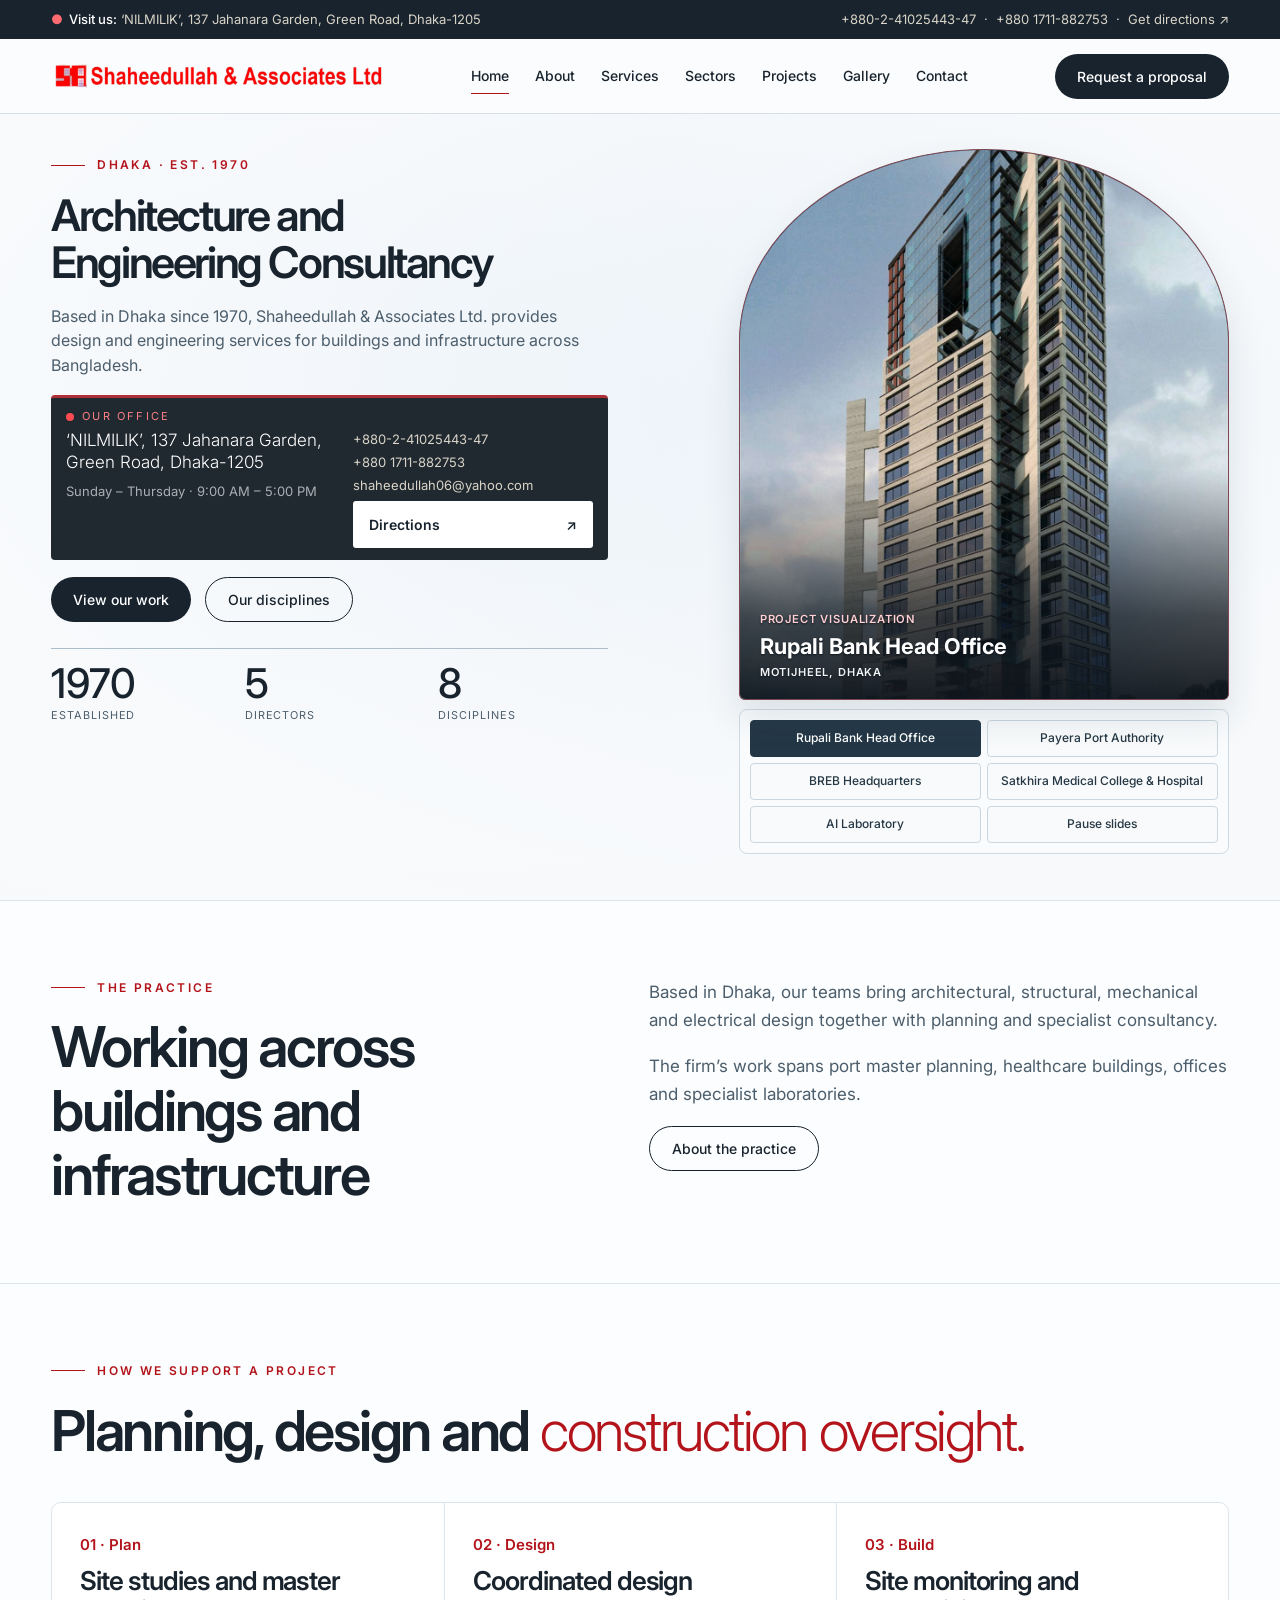
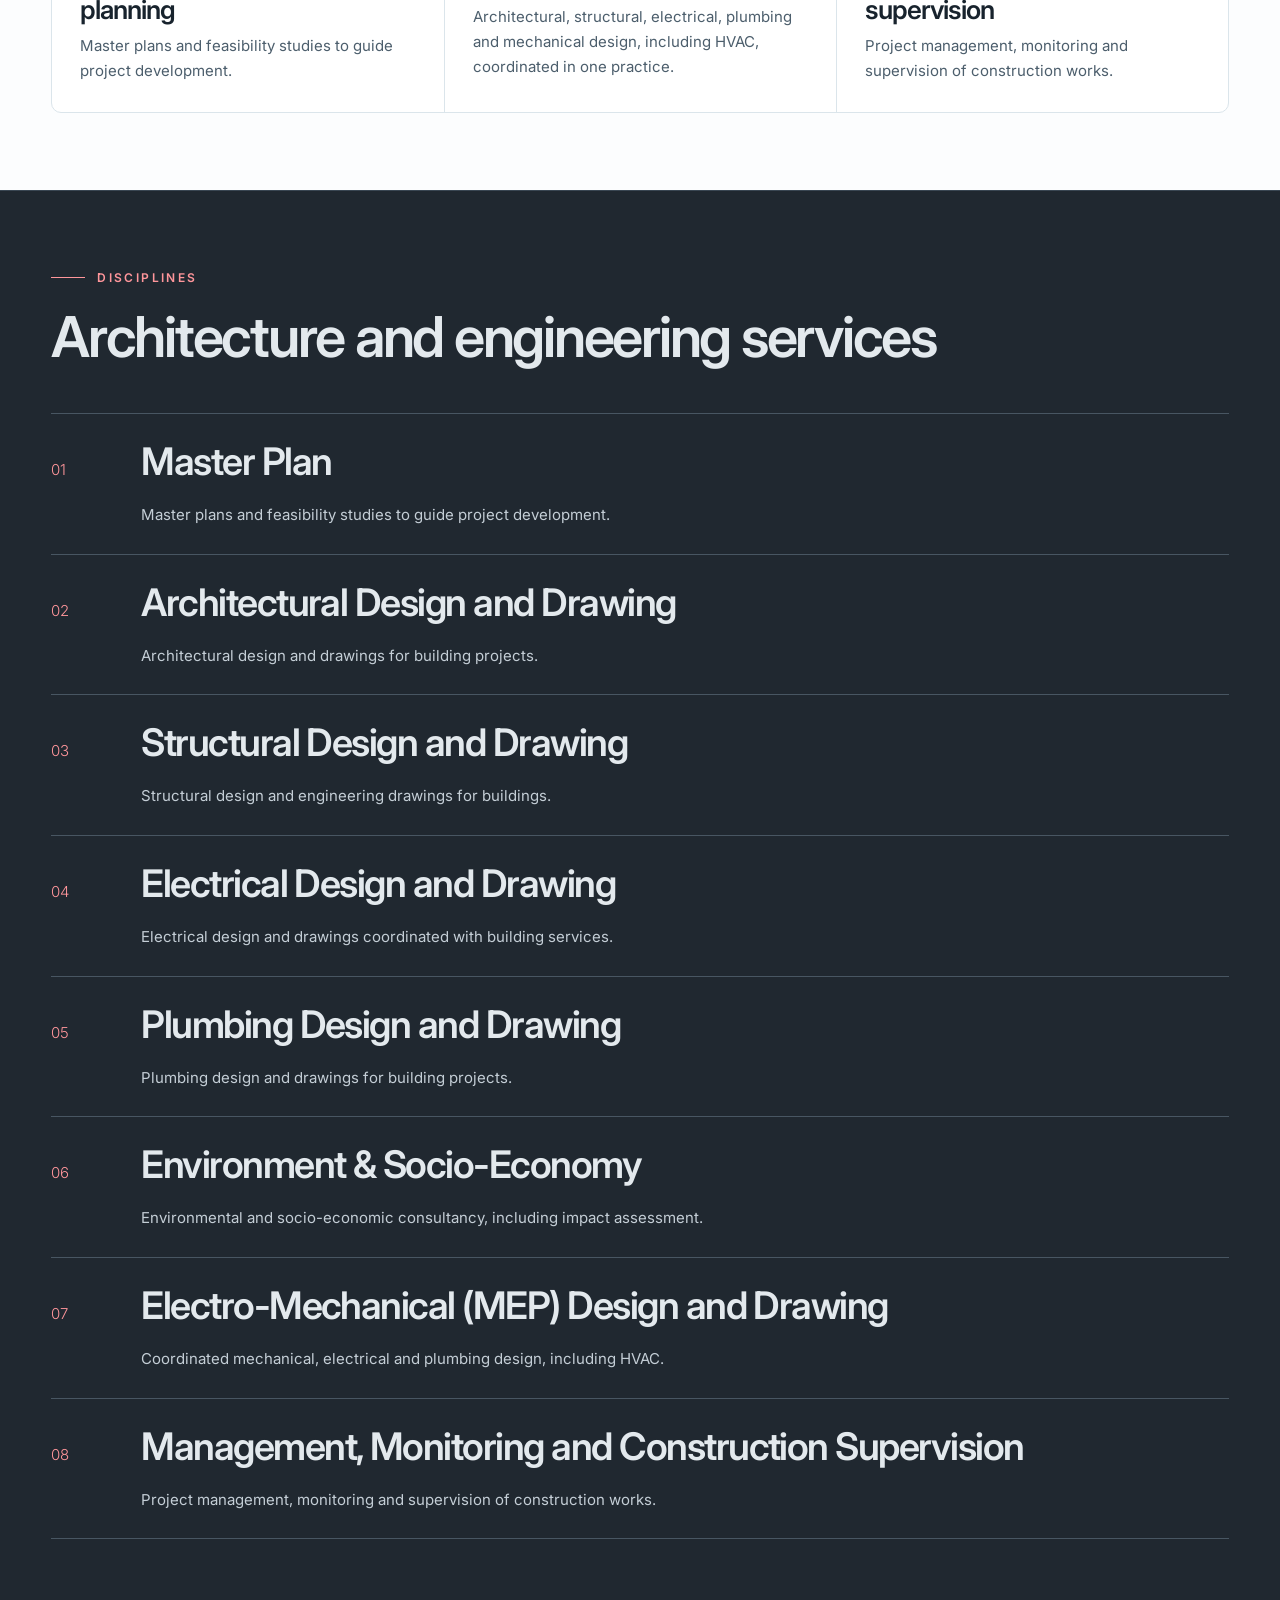
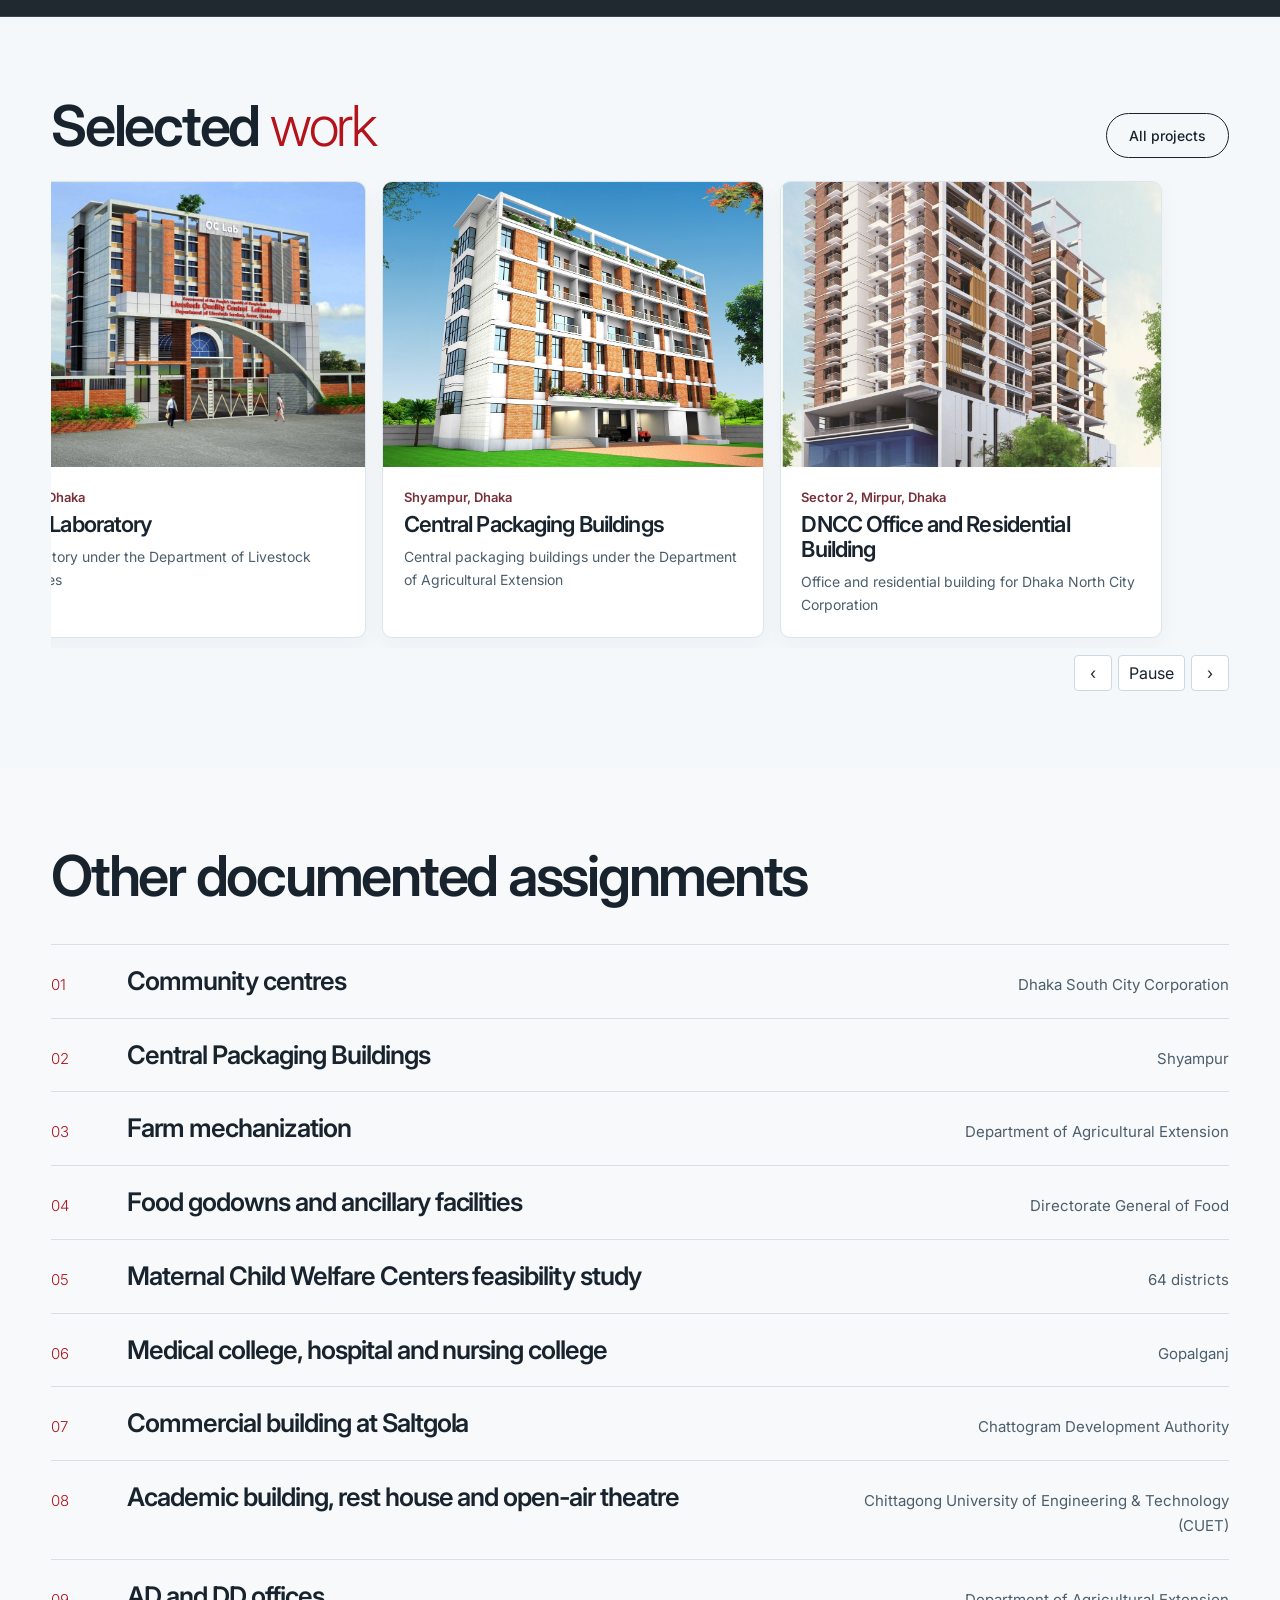
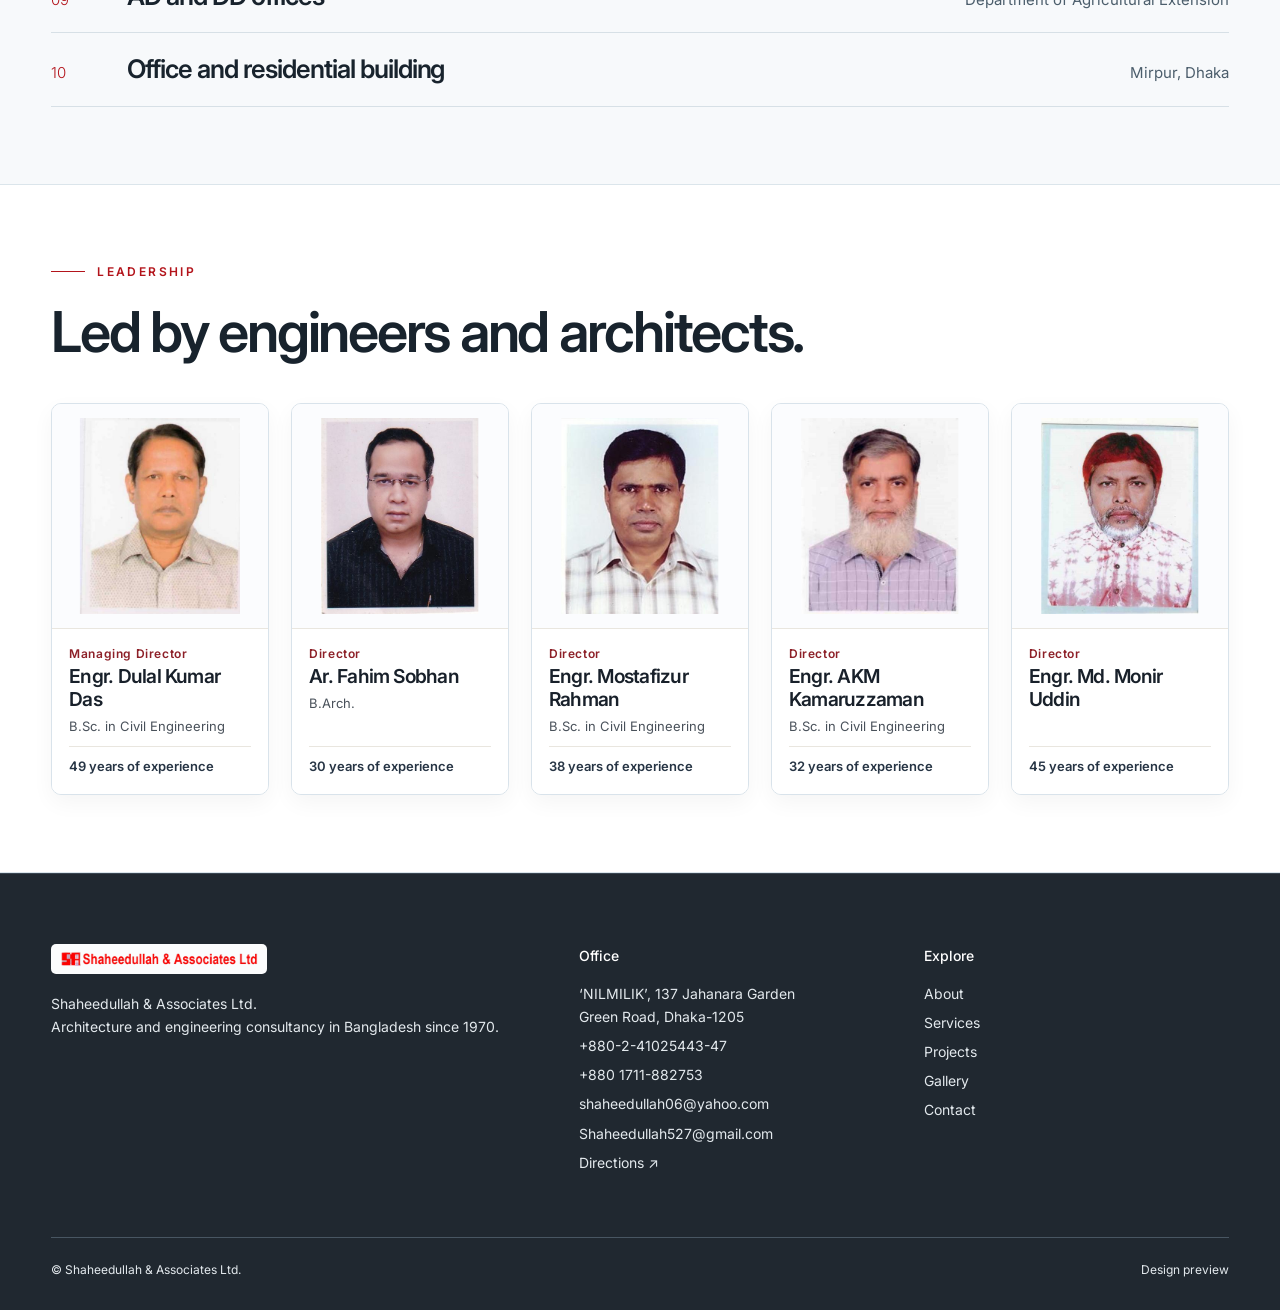
==== commit a4d52f17: "Add files via upload" ====
--- a/index.html
+++ b/index.html
@@ -1,50 +1,703 @@
-<!DOCTYPE html>
-
-<html lang="en"><head><meta charset="utf-8"/><meta content="width=device-width, initial-scale=1" name="viewport"/><meta content="#103b56" name="theme-color"/><title>Shaheedullah &amp; Associates Ltd. | Architecture &amp; Engineering Consultants</title><meta content="Established in 1970, Shaheedullah &amp; Associates Ltd. provides architectural, structural, engineering and consultancy services in Bangladesh." name="description"/><link href="assets/sal-logo.png" rel="icon"/><link href="styles.css" rel="stylesheet"/></head>
-<body><div class="topbar"><div class="container top-inner"><span>Established in 1970 · Architectural &amp; Engineering Consultancy</span><div><a href="tel:+8801711882753">+880 1711-882753</a><span class="sep">|</span><span>Sun–Thu: 9:00 AM–5:00 PM</span></div></div></div>
-<header class="site-header" id="top"><div class="container nav"><a aria-label="SAL home" class="brand" href="#home"><img alt="Shaheedullah &amp; Associates Ltd." src="assets/sal-logo.png"/><span class="brand-small">ARCHITECTS · ENGINEERS · CONSULTANTS</span></a><button aria-expanded="false" aria-label="Open navigation" class="menu-toggle"><span></span><span></span><span></span></button><nav aria-label="Main navigation" class="main-nav"><a class="active" href="#home">Home</a><a href="#about">About</a><a href="#specialization">Specialization</a><a href="#services">Services</a><a href="#projects">Projects</a><a href="projects.html">Photo Gallery</a><a href="#team">Our Team</a><a class="nav-contact" href="#contact">Contact Us ↗</a></nav></div></header>
-<main>
-<section class="hero" id="home"><div class="hero-photo"></div><div class="hero-vignette"></div><div class="container hero-inner"><div class="eyebrow light"><span class="eyebrow-rule"></span> SHAPING BANGLADESH SINCE 1970</div><h1>Broad Vision.<br/>Honest Service.<br/><em>Great Value.</em></h1><p>Over five decades of trusted architectural and engineering consultancy, building a stronger future with expertise and integrity.</p><div class="hero-actions"><a class="btn primary" href="#about">Discover Our Story <span>↗</span></a><a class="btn outline" href="projects.html">View Project Photos <span>↗</span></a></div></div><div class="hero-bottom"><span>SHAHEEDULLAH &amp; ASSOCIATES LTD.</span><span>SCROLL TO EXPLORE ↓</span></div></section>
-<section aria-label="Company highlights" class="stats"><div class="container stats-grid"><div><strong>1970</strong><span>Established</span></div><div><strong>50+</strong><span>Years of Experience</span></div><div><strong>16</strong><span>Featured Projects</span></div><div><strong>6</strong><span>Core Services</span></div></div></section>
-<section class="section about" id="about"><div class="container about-grid"><div class="about-art"><img alt="Contemporary architectural facade" loading="lazy" src="assets/architecture-hero.jpg"/><div class="about-badge"><strong>Since<br/>1970</strong><span>Built on trust</span></div></div><div class="about-copy"><div class="eyebrow"><span class="eyebrow-rule"></span> WHO WE ARE</div><h2>Decades of experience.<br/><span>One commitment to excellence.</span></h2><p class="lead">Shaheedullah &amp; Associates Ltd. (SAL) is an established architectural and engineering consulting firm headquartered in Dhaka, Bangladesh.</p><p>Since 1970, SAL has developed a legacy of consultancy services across the building sector. Our multidisciplinary team brings together architects, planners, civil and structural engineers, mechanical and electrical experts, and associated specialists.</p><p>The firm is headed by <strong>Engr. Dulal Kumar Das, Managing Director</strong>, supported by directors and project-group leaders.</p><div class="about-points"><span>✓ Multidisciplinary Expertise</span><span>✓ Quality-Focused Delivery</span><span>✓ Over Five Decades of Service</span></div><a class="text-link" href="#team">Meet our leadership <span>↗</span></a></div></div></section>
-<section class="section specialization" id="specialization"><div class="container split-grid"><div><div class="eyebrow"><span class="eyebrow-rule"></span> OUR EXPERTISE</div><h2>Our <span>Specialization</span></h2><p>Integrated architectural and engineering capabilities supporting complex building and infrastructure projects.</p><div class="spec-photo"><img alt="Architectural facade illustration" loading="lazy" src="assets/architecture-2.svg"/></div></div><div class="spec-list-wrap"><h3>Areas of specialization</h3><ul class="specialization-list"><li><span class="check">✓</span>Architectural Design</li>
-<li><span class="check">✓</span>Structural Design</li>
-<li><span class="check">✓</span>Electrical Design</li>
-<li><span class="check">✓</span>Plumbing Design</li>
-<li><span class="check">✓</span>Environment &amp; Socio-Economy</li>
-<li><span class="check">✓</span>Mechanical Design</li>
-<li><span class="check">✓</span>Project Management</li>
-<li><span class="check">✓</span>Construction Supervision</li>
-<li><span class="check">✓</span>Feasibility Studies</li>
-<li><span class="check">✓</span>Urban &amp; Regional Planning</li>
-<li><span class="check">✓</span>Quantity Surveying &amp; Cost Estimation</li>
-<li><span class="check">✓</span>Geotechnical &amp; Foundation Engineering</li></ul></div></div></section>
-<section class="section services" id="services"><div class="container"><div class="section-heading center"><div class="eyebrow"><span class="eyebrow-rule"></span> WHAT WE DO</div><h2>Our <span>Services</span></h2><p>Comprehensive consultancy services, from planning and design through multidisciplinary engineering support.</p></div><div class="service-grid"><article class="service-card"><span class="service-icon">⌂</span><h3>Architectural Design and Drawing</h3><span class="service-line"></span></article>
-<article class="service-card"><span class="service-icon">▤</span><h3>Structural Design and Drawing</h3><span class="service-line"></span></article>
-<article class="service-card"><span class="service-icon">ϟ</span><h3>Electrical Design and Drawing</h3><span class="service-line"></span></article>
-<article class="service-card"><span class="service-icon">◈</span><h3>Plumbing Design and Drawing</h3><span class="service-line"></span></article>
-<article class="service-card"><span class="service-icon">◎</span><h3>Environment &amp; Socio-Economy</h3><span class="service-line"></span></article>
-<article class="service-card"><span class="service-icon">⚙</span><h3>Mechanical Design and Drawing</h3><span class="service-line"></span></article></div></div></section>
-<section class="section projects" id="projects"><div class="container"><div class="section-head-flex"><div><div class="eyebrow"><span class="eyebrow-rule"></span> OUR PORTFOLIO</div><h2>Featured <span>Projects</span></h2><p>Explore selected ongoing and recently completed assignments.</p></div><div aria-label="Filter projects" class="project-filters" role="group"><button aria-pressed="true" class="filter active" data-filter="all">All Projects</button><button aria-pressed="false" class="filter" data-filter="ongoing">Ongoing</button><button aria-pressed="false" class="filter" data-filter="completed">Completed</button></div></div><div class="project-grid"><article aria-label="View project: Master Plan and Residential Complex of Payera Port Authority at Kalapara, Patuakhali" class="project-card" data-exact-photo="true" data-gallery-image="assets/projects/large/project-15.webp" data-index="0" data-kind="ongoing" role="button" tabindex="0"><div class="project-image"><img alt="Master Plan and Residential Complex of Payera Port Authority at Kalapara, Patuakhali — SAL project gallery image" decoding="async" height="480" loading="lazy" src="assets/projects/thumbs/project-15.webp" width="720"><span class="project-tag">Ongoing</span></img></div><div class="project-body"><h3>Master Plan and Residential Complex of Payera Port Authority at Kalapara, Patuakhali</h3><span class="project-arrow">View project <span aria-hidden="true">↗</span></span></div></article>
-<article aria-label="View project: Construction of Community Centers at different places of Dhaka South City Corporation" class="project-card" data-exact-photo="false" data-gallery-image="assets/projects/large/project-11.webp" data-index="1" data-kind="ongoing" role="button" tabindex="0"><div class="project-image"><img alt="Construction of Community Centers at different places of Dhaka South City Corporation — representative gallery image (JALESHWARI CULTURAL CENTRE)" decoding="async" height="480" loading="lazy" src="assets/projects/thumbs/project-11.webp" width="720"><span class="project-tag">Ongoing</span></img><span class="representative-label">Representative image</span></div><div class="project-body"><h3>Construction of Community Centers at different places of Dhaka South City Corporation</h3><span class="project-arrow">View project <span aria-hidden="true">↗</span></span></div></article>
-<article aria-label="View project: Central Packaging Buildings at Shyampur under Department of Agricultural Extension (DAE)," class="project-card" data-exact-photo="true" data-gallery-image="assets/projects/large/project-06.webp" data-index="2" data-kind="ongoing" role="button" tabindex="0"><div class="project-image"><img alt="Central Packaging Buildings at Shyampur under Department of Agricultural Extension (DAE), — SAL project gallery image" decoding="async" height="480" loading="lazy" src="assets/projects/thumbs/project-06.webp" width="720"/><span class="project-tag">Ongoing</span></div><div class="project-body"><h3>Central Packaging Buildings at Shyampur under Department of Agricultural Extension (DAE),</h3><span class="project-arrow">View project <span aria-hidden="true">↗</span></span></div></article>
-<article aria-label="View project: Executive Office Building of BREB Head Quarter at Khilkhet, Dhaka" class="project-card" data-exact-photo="true" data-gallery-image="assets/projects/large/project-05.webp" data-index="3" data-kind="ongoing" role="button" tabindex="0"><div class="project-image"><img alt="Executive Office Building of BREB Head Quarter at Khilkhet, Dhaka — SAL project gallery image" decoding="async" height="480" loading="lazy" src="assets/projects/thumbs/project-05.webp" width="720"/><span class="project-tag">Ongoing</span></div><div class="project-body"><h3>Executive Office Building of BREB Head Quarter at Khilkhet, Dhaka</h3><span class="project-arrow">View project <span aria-hidden="true">↗</span></span></div></article>
-<article aria-label="View project: Farm Mechanization under Department of Agricultural Extension (DAE)" class="project-card" data-exact-photo="false" data-gallery-image="assets/projects/large/project-03.webp" data-index="4" data-kind="ongoing" role="button" tabindex="0"><div class="project-image"><img alt="Farm Mechanization under Department of Agricultural Extension (DAE) — representative gallery image (ATI KALIAKAIR)" decoding="async" height="480" loading="lazy" src="assets/projects/thumbs/project-03.webp" width="720"/><span class="project-tag">Ongoing</span><span class="representative-label">Representative image</span></div><div class="project-body"><h3>Farm Mechanization under Department of Agricultural Extension (DAE)</h3><span class="project-arrow">View project <span aria-hidden="true">↗</span></span></div></article>
-<article aria-label="View project: Construction of new 196 Nos. 500 M.T. &amp; 1000 M.T. Capacity Food Godown with ancillary facilities in different strategic locations across the country Under Directorate General of Food." class="project-card" data-exact-photo="false" data-gallery-image="assets/projects/large/project-06.webp" data-index="5" data-kind="ongoing" role="button" tabindex="0"><div class="project-image"><img alt="Construction of new 196 Nos. 500 M.T. &amp; 1000 M.T. Capacity Food Godown with ancillary facilities in different strategic locations across the country Under Directorate General of Food. — representative gallery image (Central Packing House)" decoding="async" height="480" loading="lazy" src="assets/projects/thumbs/project-06.webp" width="720"/><span class="project-tag">Ongoing</span><span class="representative-label">Representative image</span></div><div class="project-body"><h3>Construction of new 196 Nos. 500 M.T. &amp; 1000 M.T. Capacity Food Godown with ancillary facilities in different strategic locations across the country Under Directorate General of Food.</h3><span class="project-arrow">View project <span aria-hidden="true">↗</span></span></div></article>
-<article aria-label="View project: Rupali Bank Head office at Motijheel, Dhaka" class="project-card" data-exact-photo="true" data-gallery-image="assets/projects/large/project-20.webp" data-index="6" data-kind="ongoing" role="button" tabindex="0"><div class="project-image"><img alt="Rupali Bank Head office at Motijheel, Dhaka — SAL project gallery image" decoding="async" height="480" loading="lazy" src="assets/projects/thumbs/project-20.webp" width="720"/><span class="project-tag">Ongoing</span></div><div class="project-body"><h3>Rupali Bank Head office at Motijheel, Dhaka</h3><span class="project-arrow">View project <span aria-hidden="true">↗</span></span></div></article>
-<article aria-label="View project: Feasibility Study on construction/reconstruction/vertical or horizontal expansion of Maternal Child Welfare Centers (MCWC) of existing 64 District level " class="project-card" data-exact-photo="false" data-gallery-image="assets/projects/large/project-21.webp" data-index="7" data-kind="ongoing" role="button" tabindex="0"><div class="project-image"><img alt="Feasibility Study on construction/reconstruction/vertical or horizontal expansion of Maternal Child Welfare Centers (MCWC) of existing 64 District level — representative gallery image (Sadar Hospital, Chandpur)" decoding="async" height="480" loading="lazy" src="assets/projects/thumbs/project-21.webp" width="720"/><span class="project-tag">Ongoing</span><span class="representative-label">Representative image</span></div><div class="project-body"><h3>Feasibility Study on construction/reconstruction/vertical or horizontal expansion of Maternal Child Welfare Centers (MCWC) of existing 64 District level </h3><span class="project-arrow">View project <span aria-hidden="true">↗</span></span></div></article>
-<article aria-label="View project: Establishment of Medical College, Medical College Hospital and Nursing College at Gopalganj" class="project-card" data-exact-photo="true" data-gallery-image="assets/projects/large/project-26.webp" data-index="8" data-kind="completed" role="button" tabindex="0"><div class="project-image"><img alt="Establishment of Medical College, Medical College Hospital and Nursing College at Gopalganj — SAL project gallery image" decoding="async" height="480" loading="lazy" src="assets/projects/thumbs/project-26.webp" width="720"/><span class="project-tag">Completed</span></div><div class="project-body"><h3>Establishment of Medical College, Medical College Hospital and Nursing College at Gopalganj</h3><span class="project-arrow">View project <span aria-hidden="true">↗</span></span></div></article>
-<article aria-label="View project: Establishment of Satkhira Medical College &amp; Hospital at Satkhira" class="project-card" data-exact-photo="true" data-gallery-image="assets/projects/large/project-23.webp" data-index="9" data-kind="completed" role="button" tabindex="0"><div class="project-image"><img alt="Establishment of Satkhira Medical College &amp; Hospital at Satkhira — SAL project gallery image" decoding="async" height="480" loading="lazy" src="assets/projects/thumbs/project-23.webp" width="720"/><span class="project-tag">Completed</span></div><div class="project-body"><h3>Establishment of Satkhira Medical College &amp; Hospital at Satkhira</h3><span class="project-arrow">View project <span aria-hidden="true">↗</span></span></div></article>
-<article aria-label="View project: Multistoried Commercial Building of Chattogram Development Authority at Saltgola, Chattogram" class="project-card" data-exact-photo="false" data-gallery-image="assets/projects/large/project-16.webp" data-index="10" data-kind="completed" role="button" tabindex="0"><div class="project-image"><img alt="Multistoried Commercial Building of Chattogram Development Authority at Saltgola, Chattogram — representative gallery image (PGCB)" decoding="async" height="480" loading="lazy" src="assets/projects/thumbs/project-16.webp" width="720"/><span class="project-tag">Completed</span><span class="representative-label">Representative image</span></div><div class="project-body"><h3>Multistoried Commercial Building of Chattogram Development Authority at Saltgola, Chattogram</h3><span class="project-arrow">View project <span aria-hidden="true">↗</span></span></div></article>
-<article aria-label="View project: Multistoried Academic Building, Rest House and Open Air Theatre Stage for Chattogram University of Engineering and Technology (CUET)" class="project-card" data-exact-photo="false" data-gallery-image="assets/projects/large/project-30.webp" data-index="11" data-kind="completed" role="button" tabindex="0"><div class="project-image"><img alt="Multistoried Academic Building, Rest House and Open Air Theatre Stage for Chattogram University of Engineering and Technology (CUET) — representative gallery image (Uttara University)" decoding="async" height="480" loading="lazy" src="assets/projects/thumbs/project-30.webp" width="720"/><span class="project-tag">Completed</span><span class="representative-label">Representative image</span></div><div class="project-body"><h3>Multistoried Academic Building, Rest House and Open Air Theatre Stage for Chattogram University of Engineering and Technology (CUET)</h3><span class="project-arrow">View project <span aria-hidden="true">↗</span></span></div></article>
-<article aria-label="View project: AD &amp; DD Office at different places of Bangladesh Department of Agricultural Extension (DAE)" class="project-card" data-exact-photo="true" data-gallery-image="assets/projects/large/project-01.webp" data-index="12" data-kind="completed" role="button" tabindex="0"><div class="project-image"><img alt="AD &amp; DD Office at different places of Bangladesh Department of Agricultural Extension (DAE) — SAL project gallery image" decoding="async" height="480" loading="lazy" src="assets/projects/thumbs/project-01.webp" width="720"/><span class="project-tag">Completed</span></div><div class="project-body"><h3>AD &amp; DD Office at different places of Bangladesh Department of Agricultural Extension (DAE)</h3><span class="project-arrow">View project <span aria-hidden="true">↗</span></span></div></article>
-<article aria-label="View project: Office cum Residential Building of Dhaka North City Corporation at Sector 2, Mirpur, Dhaka" class="project-card" data-exact-photo="true" data-gallery-image="assets/projects/large/project-08.webp" data-index="13" data-kind="completed" role="button" tabindex="0"><div class="project-image"><img alt="Office cum Residential Building of Dhaka North City Corporation at Sector 2, Mirpur, Dhaka — SAL project gallery image" decoding="async" height="480" loading="lazy" src="assets/projects/thumbs/project-08.webp" width="720"/><span class="project-tag">Completed</span></div><div class="project-body"><h3>Office cum Residential Building of Dhaka North City Corporation at Sector 2, Mirpur, Dhaka</h3><span class="project-arrow">View project <span aria-hidden="true">↗</span></span></div></article>
-<article aria-label="View project: AI Laboratory, Savar, Dhaka under DLS" class="project-card" data-exact-photo="true" data-gallery-image="assets/projects/large/project-02.webp" data-index="14" data-kind="completed" role="button" tabindex="0"><div class="project-image"><img alt="AI Laboratory, Savar, Dhaka under DLS — SAL project gallery image" decoding="async" height="480" loading="lazy" src="assets/projects/thumbs/project-02.webp" width="720"/><span class="project-tag">Completed</span></div><div class="project-body"><h3>AI Laboratory, Savar, Dhaka under DLS</h3><span class="project-arrow">View project <span aria-hidden="true">↗</span></span></div></article>
-<article aria-label="View project: Q.C. Laboratory, Savar, Dhaka under DLS." class="project-card" data-exact-photo="true" data-gallery-image="assets/projects/large/project-19.webp" data-index="15" data-kind="completed" role="button" tabindex="0"><div class="project-image"><img alt="Q.C. Laboratory, Savar, Dhaka under DLS. — SAL project gallery image" decoding="async" height="480" loading="lazy" src="assets/projects/thumbs/project-19.webp" width="720"/><span class="project-tag">Completed</span></div><div class="project-body"><h3>Q.C. Laboratory, Savar, Dhaka under DLS.</h3><span class="project-arrow">View project <span aria-hidden="true">↗</span></span></div></article></div><p class="photo-note">Project photographs are selected from SAL’s supplied gallery. Cards labeled “Representative image” show a related gallery photo, not a verified photograph of that exact project.</p><p class="photo-note">Illustrative architectural graphics are used where original project photography was not supplied.</p></div></section>
-<div class="gallery-home-link"><div class="container"><div><strong>Explore our architectural project photographs</strong><p>Browse the project image gallery featuring photographs and 3D visualizations supplied by SAL.</p></div><a class="btn primary" href="projects.html">Open Projects Gallery ↗</a></div></div><section class="section leaders" id="team"><div class="container"><div class="section-heading center"><div class="eyebrow"><span class="eyebrow-rule"></span> OUR PEOPLE</div><h2>Our <span>Leadership</span></h2><p>A team of experienced professionals guiding SAL's work.</p></div><div class="director-grid"><article class="director-card"><div class="director-photo"><img alt="Engr. Dulal Kumar Das" loading="lazy" src="assets/director-dulal-kumar-das.jpg"/></div><div class="director-content"><h3>Engr. Dulal Kumar Das</h3><p class="director-meta">B.Sc. Engg.</p><p class="director-role">Managing Director</p><span class="director-exp">49 years of experience</span></div></article><article class="director-card"><div class="director-photo"><img alt="Ar. Fahim Sobhan" loading="lazy" src="assets/director-fahim-sobhan.jpg"/></div><div class="director-content"><h3>Ar. Fahim Sobhan</h3><p class="director-meta">B.Arch</p><p class="director-role">Director</p><span class="director-exp">30 years of experience</span></div></article><article class="director-card"><div class="director-photo"><img alt="Engr. Mostafizur Rahman" loading="lazy" src="assets/director-mostafizur-rahman.jpg"/></div><div class="director-content"><h3>Engr. Mostafizur Rahman</h3><p class="director-meta">B.Sc, Engg.</p><p class="director-role">Director</p><span class="director-exp">38 years of experience</span></div></article><article class="director-card"><div class="director-photo"><img alt="Engr. AKM Kamaruzzaman" loading="lazy" src="assets/director-akm-kamaruzzaman.jpg"/></div><div class="director-content"><h3>Engr. AKM Kamaruzzaman</h3><p class="director-meta">B.Sc, Engg.</p><p class="director-role">Director</p><span class="director-exp">32 years of experience</span></div></article><article class="director-card"><div class="director-photo"><img alt="Engr. Md. Monir Uddin" loading="lazy" src="assets/director-monir-uddin.jpg"/></div><div class="director-content"><h3>Engr. Md. Monir Uddin</h3><p class="director-meta">Director</p><p class="director-role">Leadership Team</p><span class="director-exp">45 years of experience</span></div></article></div><div class="table-card leadership-table"><div class="table-responsive"><table><thead><tr><th>Name &amp; Qualification</th><th>Designation</th><th>Experience</th></tr></thead><tbody><tr><td>Engr. Dulal Kumar Das, B.Sc. Engg.</td><td>Managing Director</td><td>49 years</td></tr><tr><td>Ar. Fahim Sobhan, B.Arch</td><td>Director</td><td>30 Years</td></tr><tr><td>Engr. Mostafizur Rahman, B.Sc, Engg.</td><td>Director</td><td>38 Years</td></tr><tr><td>Engr. AKM Kamaruzzaman B.Sc, Engg.</td><td>Director</td><td>32 Years</td></tr><tr><td>Engr.Md. Monir Uddin</td><td>Director</td><td>45 Years</td></tr></tbody></table></div></div><details class="staff-details"><summary>View staff composition <span>＋</span></summary><div class="table-responsive"><table><thead><tr><th>Qualification / Discipline</th><th>Personnel</th></tr></thead><tbody><tr><td>Team Leader</td><td>04</td></tr><tr><td>Architect &amp; Planner</td><td>06</td></tr><tr><td>Structural Engineer</td><td>04</td></tr><tr><td>Civil Engineer</td><td>08</td></tr><tr><td>Electro-Mechanical Engineer</td><td>04</td></tr><tr><td>Procurement Specialist</td><td>02</td></tr><tr><td>Water and Water Management Specialist</td><td>02</td></tr><tr><td>Water Supply Engineer</td><td>03</td></tr><tr><td>Environment Specialist</td><td>02</td></tr><tr><td>Sociologist</td><td>02</td></tr><tr><td>Diploma Engineer</td><td>24</td></tr><tr><td>Surveyor</td><td>04</td></tr><tr><td>CAD Operator</td><td>08</td></tr><tr><td>Administrative and Accounts Office Staff: (Administrative Officer, Accounts Officer, Company Secretary, Messenger, Peon etc.)</td><td>16</td></tr></tbody></table></div></details></div></section>
-<section class="cta"><div class="container cta-inner"><div><div class="eyebrow light"><span class="eyebrow-rule"></span> LET'S WORK TOGETHER</div><h2>Building tomorrow,<br/>together.</h2><p>Discuss your next architectural or engineering consultancy project with our team.</p></div><a class="btn primary" href="#contact">Get In Touch ↗</a></div></section>
-<section class="section contact" id="contact"><div class="container"><div class="section-heading center"><div class="eyebrow"><span class="eyebrow-rule"></span> CONTACT SAL</div><h2>Get In <span>Touch</span></h2><p>For enquiries, project discussions and consultancy information.</p></div><div class="contact-grid"><div class="contact-panel"><h3>Contact information</h3><div class="contact-row"><span class="contact-icon">⌖</span><div><h4>Our Office</h4><p>‘NILMILIK’, 137 Jahanara Garden,<br/>Green Road, Dhaka-1205, Bangladesh</p><a href="https://www.google.com/maps/search/?api=1&amp;query=137+Jahanara+Garden+Green+Road+Dhaka+1205" rel="noopener" target="_blank">View on Google Maps ↗</a></div></div><div class="contact-row"><span class="contact-icon">☏</span><div><h4>Phone</h4><a href="tel:+880241025443">+880-2-41025443-47</a><a href="tel:+8801711882753">+880 1711-882753</a></div></div><div class="contact-row"><span class="contact-icon">✉</span><div><h4>Email</h4><a href="mailto:shaheedullah06@yahoo.com">shaheedullah06@yahoo.com</a><a href="mailto:Shaheedullah527@gmail.com">Shaheedullah527@gmail.com</a></div></div><div class="contact-row"><span class="contact-icon">◷</span><div><h4>Working Hours</h4><p>Sunday – Thursday<br/><strong>9:00 AM – 5:00 PM</strong></p></div></div></div><div class="form-panel"><h3>Send us a message</h3><p>Fill out the form to prepare an email to our office.</p><form id="contact-form"><div class="form-row"><label>Full name<input name="name" placeholder="Your name" required=""/></label><label>Email address<input name="email" placeholder="you@example.com" required="" type="email"/></label></div><label>Subject<input name="subject" placeholder="How can we help?" required=""/></label><label>Your message<textarea name="message" placeholder="Tell us about your project..." required="" rows="6"></textarea></label><button class="btn primary" type="submit">Prepare Email ↗</button><p class="form-note">This static website opens your email application; no message is stored or submitted to a server.</p></form></div></div></div></section>
-</main>
-<footer class="footer"><div class="container footer-grid"><div class="footer-about"><img alt="Shaheedullah &amp; Associates Ltd." src="assets/sal-logo.png"/><p>Architectural and engineering consultancy in Bangladesh since 1970.</p></div><div><h4>Explore</h4><a href="#about">About Us</a><a href="#specialization">Specialization</a><a href="#services">Our Services</a><a href="#projects">Projects</a><a href="projects.html">Photo Gallery</a></div><div><h4>Company</h4><a href="#team">Our Leadership</a><a href="#contact">Contact Us</a><a href="https://www.s-a-bd.com/" rel="noopener" target="_blank">s-a-bd.com</a></div><div><h4>Office Address</h4><p>‘NILMILIK’, 137 Jahanara Garden,<br/>Green Road, Dhaka-1205, Bangladesh</p><p>Sun–Thu: 9 AM–5 PM</p></div></div><div class="container footer-bottom"><span>© <span id="year"></span> Shaheedullah &amp; Associates Ltd. All rights reserved.</span><span>Built for SAL · <a href="#top">Back to top ↑</a></span></div></footer>
-<div aria-hidden="true" aria-labelledby="modal-title" aria-modal="true" class="modal" id="project-modal" role="dialog"><div class="modal-overlay" data-close="true"></div><div class="modal-content"><button aria-label="Close project details" class="modal-close">×</button><span class="modal-tag" id="modal-tag"></span><h2 id="modal-title"></h2><p id="modal-copy"></p><p class="modal-note">Detailed project photography and specifications have not been provided.</p><button class="btn primary modal-done">Close</button></div></div>
-<script>window.SAL_PROJECTS=[{"title": "Master Plan and Residential Complex of Payera Port Authority at Kalapara, Patuakhali", "type": "ongoing", "image": "assets/projects/large/project-15.webp", "exactPhoto": true, "galleryLabel": "Payera Port"}, {"title": "Construction of Community Centers at different places of Dhaka South City Corporation", "type": "ongoing", "image": "assets/projects/large/project-11.webp", "exactPhoto": false, "galleryLabel": "JALESHWARI CULTURAL CENTRE"}, {"title": "Central Packaging Buildings at Shyampur under Department of Agricultural Extension (DAE),", "type": "ongoing", "image": "assets/projects/large/project-06.webp", "exactPhoto": true, "galleryLabel": "Central Packing House"}, {"title": "Executive Office Building of BREB Head Quarter at Khilkhet, Dhaka", "type": "ongoing", "image": "assets/projects/large/project-05.webp", "exactPhoto": true, "galleryLabel": "BREB 3D"}, {"title": "Farm Mechanization under Department of Agricultural Extension (DAE)", "type": "ongoing", "image": "assets/projects/large/project-03.webp", "exactPhoto": false, "galleryLabel": "ATI KALIAKAIR"}, {"title": "Construction of new 196 Nos. 500 M.T. & 1000 M.T. Capacity Food Godown with ancillary facilities in different strategic locations across the country Under Directorate General of Food.", "type": "ongoing", "image": "assets/projects/large/project-06.webp", "exactPhoto": false, "galleryLabel": "Central Packing House"}, {"title": "Rupali Bank Head office at Motijheel, Dhaka", "type": "ongoing", "image": "assets/projects/large/project-20.webp", "exactPhoto": true, "galleryLabel": "Rupali Bank"}, {"title": "Feasibility Study on construction/reconstruction/vertical or horizontal expansion of Maternal Child Welfare Centers (MCWC) of existing 64 District level ", "type": "ongoing", "image": "assets/projects/large/project-21.webp", "exactPhoto": false, "galleryLabel": "Sadar Hospital, Chandpur"}, {"title": "Establishment of Medical College, Medical College Hospital and Nursing College at Gopalganj", "type": "completed", "image": "assets/projects/large/project-26.webp", "exactPhoto": true, "galleryLabel": "SSKMCH, Gopalganj"}, {"title": "Establishment of Satkhira Medical College & Hospital at Satkhira", "type": "completed", "image": "assets/projects/large/project-23.webp", "exactPhoto": true, "galleryLabel": "Satkhira Medical Hospital"}, {"title": "Multistoried Commercial Building of Chattogram Development Authority at Saltgola, Chattogram", "type": "completed", "image": "assets/projects/large/project-16.webp", "exactPhoto": false, "galleryLabel": "PGCB"}, {"title": "Multistoried Academic Building, Rest House and Open Air Theatre Stage for Chattogram University of Engineering and Technology (CUET)", "type": "completed", "image": "assets/projects/large/project-30.webp", "exactPhoto": false, "galleryLabel": "Uttara University"}, {"title": "AD & DD Office at different places of Bangladesh Department of Agricultural Extension (DAE)", "type": "completed", "image": "assets/projects/large/project-01.webp", "exactPhoto": true, "galleryLabel": "AD OFFICE-01"}, {"title": "Office cum Residential Building of Dhaka North City Corporation at Sector 2, Mirpur, Dhaka", "type": "completed", "image": "assets/projects/large/project-08.webp", "exactPhoto": true, "galleryLabel": "DNCC, Mirpur"}, {"title": "AI Laboratory, Savar, Dhaka under DLS", "type": "completed", "image": "assets/projects/large/project-02.webp", "exactPhoto": true, "galleryLabel": "AI Lab, Savar"}, {"title": "Q.C. Laboratory, Savar, Dhaka under DLS.", "type": "completed", "image": "assets/projects/large/project-19.webp", "exactPhoto": true, "galleryLabel": "QC Lab, Savar"}];</script><script src="script.js"></script></body></html>+<!doctype html><html lang="en"><head><meta charset="utf-8"><meta name="viewport" content="width=device-width,initial-scale=1">
+<title>Shaheedullah & Associates Ltd. | Architecture & Engineering Consultancy, Dhaka</title>
+<link rel="preconnect" href="https://fonts.googleapis.com"><link rel="preconnect" href="https://fonts.gstatic.com" crossorigin>
+<link href="https://fonts.googleapis.com/css2?family=Inter:wght@400;500;600;700&display=swap" rel="stylesheet">
+<style>
+:root{--paper:#f3efe6;--paper2:#e9e3d6;--ink:#10161d;--mut:#5d6670;--red:#b3141b;--line:rgba(16,22,29,.16);--sans:'Inter','Segoe UI',system-ui,sans-serif;--serif:var(--sans)}
+*{box-sizing:border-box;margin:0}html{scroll-behavior:smooth}
+body{background:var(--paper);color:var(--ink);font:16px/1.65 var(--sans);-webkit-font-smoothing:antialiased}
+a{color:inherit;text-decoration:none}img{display:block;max-width:100%}
+.w{width:min(1240px,92%);margin:auto}
+.bar{background:var(--ink);color:#d9d4c8;font-size:13px}
+.bar .w{display:flex;gap:8px 28px;flex-wrap:wrap;justify-content:space-between;padding:9px 0}
+.bar b{color:#fff;font-weight:500}.bar a:hover{color:#fff;text-decoration:underline}.bar i{color:#ff6b70;font-style:normal;margin-right:6px}
+header{position:sticky;top:0;z-index:20;background:rgba(243,239,230,.92);backdrop-filter:blur(12px);border-bottom:1px solid var(--line)}
+header .w{display:flex;align-items:center;justify-content:space-between;height:74px}
+.logo{height:30px;width:auto}
+nav{display:flex;gap:26px;font-size:14px;font-weight:500}
+nav a{padding:6px 0;border-bottom:1.5px solid transparent}nav a:hover,nav a.on{border-color:var(--red)}
+.cta{background:var(--ink);color:#fff;padding:11px 22px;border-radius:99px;font-size:14px;font-weight:500;transition:.3s;display:inline-block}
+.cta:hover{background:var(--red)}
+.ghost{border:1px solid var(--ink);padding:10px 22px;border-radius:99px;font-size:14px;font-weight:500;display:inline-block;transition:.3s}.ghost:hover{background:var(--ink);color:#fff}
+.menu{display:none;background:none;border:1px solid var(--ink);border-radius:99px;padding:8px 16px;font:500 13px var(--sans)}
+.eyebrow{font-size:12px;letter-spacing:.2em;text-transform:uppercase;color:var(--red);font-weight:600;display:flex;align-items:center;gap:12px}
+.eyebrow:before{content:"";width:34px;height:1px;background:var(--red)}
+h1,h2,h3{font-family:var(--serif);font-weight:300;line-height:1.05;letter-spacing:-.02em}
+h1{font-size:clamp(46px,7vw,104px)}h1 em,h2 em{color:var(--red);font-weight:300}
+h2{font-size:clamp(34px,4.4vw,62px)}h3{font-size:26px;font-weight:400}
+/* hero */
+.hero{position:relative;overflow:hidden}
+.hero:after{content:"";position:absolute;inset:0;background:radial-gradient(ellipse at 30% 40%,transparent 20%,var(--paper) 78%);pointer-events:none}
+.hero .w{position:relative;z-index:2;display:grid;grid-template-columns:1.15fr .85fr;gap:60px;padding:70px 0 90px;align-items:center}
+.hero h1{margin:22px 0 26px}.hero p.lead{font-size:19px;color:var(--mut);max-width:520px;margin-bottom:34px}
+.btns{display:flex;gap:14px;flex-wrap:wrap}
+.stats{display:flex;gap:44px;margin-top:56px;padding-top:26px;border-top:1px solid var(--ink);max-width:560px}
+.stats b{display:block;font:300 44px/1 var(--serif)}.stats span{font-size:12px;letter-spacing:.14em;text-transform:uppercase;color:var(--mut)}
+.arch{position:relative;justify-self:end;width:min(100%,430px)}
+.arch .fr{border-radius:999px 999px 6px 6px;overflow:hidden;aspect-ratio:3/4.4;box-shadow:0 40px 80px -30px rgba(16,22,29,.5);outline:1px solid var(--ink);outline-offset:12px}
+.arch img{width:100%;height:100%;object-fit:cover;transition:transform 1.6s}.arch:hover img{transform:scale(1.05)}
+.vt{position:absolute;right:-44px;top:50%;transform:rotate(90deg) translateX(50%);transform-origin:right center;font-size:11px;letter-spacing:.3em;color:var(--mut);white-space:nowrap}
+.addr{position:absolute;left:-90px;bottom:36px;width:300px;background:var(--ink);color:#fff;padding:22px 24px;border-radius:4px;box-shadow:0 24px 50px -16px rgba(0,0,0,.5)}
+.addr small{font-size:11px;letter-spacing:.2em;text-transform:uppercase;color:#ff8085;display:flex;align-items:center;gap:8px}
+.addr small:before{content:"";width:8px;height:8px;border-radius:50%;background:#ff4b52;box-shadow:0 0 0 0 rgba(255,75,82,.7);animation:p 2s infinite}
+@keyframes p{to{box-shadow:0 0 0 12px transparent}}
+.addr p{font:300 21px/1.3 var(--serif);margin:10px 0 14px}
+.addr a{color:#fff}
+/* sections */
+section{padding:100px 0}.dark{background:var(--ink);color:#e8e3d8}.dark .eyebrow{color:#ff8085}.dark .eyebrow:before{background:#ff8085}
+.two{display:grid;grid-template-columns:1fr 1.1fr;gap:70px;align-items:start}.two p{color:var(--mut);margin-bottom:18px;font-size:17px}.dark .two p{color:#aab0b6}
+.idx a{display:grid;grid-template-columns:70px 1fr 40px;gap:20px;padding:26px 0;border-top:1px solid rgba(255,255,255,.18);align-items:baseline;transition:.4s}
+.idx a:last-child{border-bottom:1px solid rgba(255,255,255,.18)}
+.idx span{font:300 15px var(--serif);color:#ff8085}.idx h3{font-size:clamp(24px,3vw,38px);transition:.4s}.idx p{grid-column:2;color:#9aa1a8;font-size:15px;max-height:0;overflow:hidden;opacity:0;transition:.5s}
+.idx a:hover{padding-left:16px;background:linear-gradient(90deg,rgba(255,255,255,.05),transparent)}.idx a:hover p{max-height:60px;opacity:1;margin-top:6px}.idx a:hover h3{color:#fff;font-style:italic}.idx em{color:#ff8085;font-style:normal;opacity:0;transition:.4s}.idx a:hover em{opacity:1}
+.rail{display:flex;gap:26px;overflow-x:auto;padding:10px 4% 30px;scroll-snap-type:x mandatory;scrollbar-width:thin}
+.card{flex:0 0 min(340px,78vw);scroll-snap-align:start;display:block}
+.card .im{aspect-ratio:3/4;overflow:hidden;background:var(--paper2);border-radius:4px}.card img{width:100%;height:100%;object-fit:cover;transition:transform 1.2s}.card:hover img{transform:scale(1.07)}
+.card h3{margin:16px 0 4px;font-size:22px}.card p{font-size:14px;color:var(--mut)}
+.pg{display:grid;grid-template-columns:repeat(3,1fr);gap:40px 28px}.pg .card{flex:none}
+.ppl{display:grid;grid-template-columns:repeat(5,1fr);gap:22px}
+.ppl img{aspect-ratio:4/5;object-fit:cover;width:100%;filter:grayscale(1);transition:.6s;border-radius:2px}.ppl div:hover img{filter:none}
+.ppl h3{font-size:18px;margin:12px 0 2px;line-height:1.2}.ppl p{font-size:13px;color:var(--mut)}
+.visit{background:var(--red);color:#fff;padding:90px 0}.visit .w{display:grid;grid-template-columns:1.3fr 1fr;gap:50px;align-items:end}
+.visit h2{font-size:clamp(32px,5vw,70px)}.visit h2 em{color:#ffd3d4}.visit .cta{background:#fff;color:var(--ink)}.visit .cta:hover{background:var(--ink);color:#fff}
+.visit p{margin-bottom:22px;font-size:17px}
+.ph{padding:80px 0 60px;border-bottom:1px solid var(--line);background:#f7f4ed}
+.ph h1{font-size:clamp(44px,6vw,86px);margin-top:18px}.ph p{max-width:560px;color:var(--mut);font-size:18px;margin-top:18px}
+.crumb{font-size:13px;color:var(--mut);margin-bottom:12px}.crumb a:hover{color:var(--red)}
+.det{display:grid;grid-template-columns:1fr 1fr;gap:60px;align-items:start}.det img{border-radius:4px;width:100%}
+.sg{display:grid;grid-template-columns:repeat(2,1fr);gap:26px}.sg article{display:grid;grid-template-columns:150px 1fr;gap:22px;border:1px solid var(--line);padding:14px;border-radius:4px;background:rgba(255,255,255,.4)}
+.sg img{aspect-ratio:1;object-fit:cover;height:100%;width:100%;border-radius:2px}.sg p{color:var(--mut);font-size:15px;margin:6px 0 8px}.sg a{color:var(--red);font-size:14px;font-weight:500}
+.form{display:grid;gap:14px}.form input,.form textarea,.form select{width:100%;padding:15px 16px;border:1px solid var(--line);background:#fff8;font:inherit;border-radius:3px}.form input:focus,.form textarea:focus{outline:2px solid var(--red);border-color:transparent}
+.hrs{border-top:1px solid var(--line);margin-top:26px;padding-top:18px;font-size:15px;color:var(--mut)}
+.big{font:300 clamp(24px,3vw,36px)/1.25 var(--serif);margin:14px 0 22px}
+footer{background:var(--ink);color:#aab0b6;padding:70px 0 30px;font-size:14px}footer .w{display:grid;grid-template-columns:1.6fr 1fr 1fr;gap:40px}footer h4{color:#fff;font-weight:500;margin-bottom:12px}footer a{display:block;padding:3px 0}footer a:hover{color:#fff}
+footer .logo{filter:brightness(0) invert(1);margin-bottom:18px}.cp{grid-column:1/-1;border-top:1px solid rgba(255,255,255,.14);padding-top:22px;margin-top:20px;font-size:12px}
+.rv{opacity:0;transform:translateY(28px);transition:1s cubic-bezier(.2,.7,.2,1)}.rv.in{opacity:1;transform:none}
+@media(prefers-reduced-motion:reduce){.rv{opacity:1;transform:none;transition:none}*{animation:none!important}}
+@media(max-width:960px){.hero .w,.two,.det,.visit .w,footer .w{grid-template-columns:1fr}.arch{justify-self:center;margin:20px 0 0 40px}.addr{left:-40px;width:270px}.vt{display:none}.pg{grid-template-columns:1fr 1fr}.ppl{grid-template-columns:repeat(2,1fr)}.sg{grid-template-columns:1fr}
+nav{display:none;position:absolute;top:74px;left:0;right:0;background:var(--paper);flex-direction:column;padding:20px 4%;border-bottom:1px solid var(--line);gap:14px}nav.open{display:flex}.menu{display:block}header .cta{display:none}section{padding:70px 0}}
+@media(max-width:560px){.pg{grid-template-columns:1fr}.stats{gap:24px}.sg article{grid-template-columns:100px 1fr}.arch{margin-left:30px}.addr{left:-30px;width:250px;bottom:-30px}}
+.md{max-width:240px;margin:0 auto 40px}.ppl.d4{grid-template-columns:repeat(4,1fr)}
+.gal{display:grid;grid-template-columns:repeat(3,1fr);gap:18px}.gi{all:unset;cursor:zoom-in;position:relative;display:block;overflow:hidden;border-radius:4px;aspect-ratio:4/5;background:var(--paper2)}.gi img{width:100%;height:100%;object-fit:cover;transition:1s}.gi:hover img{transform:scale(1.06)}.gi span{position:absolute;left:0;right:0;bottom:0;padding:40px 16px 14px;color:#fff;background:linear-gradient(transparent,rgba(0,0,0,.75));font-size:15px}.gi small{display:block;opacity:.75;font-size:12px}.gi:focus-visible{outline:2px solid var(--red)}
+#lb{position:fixed;inset:0;z-index:50;background:rgba(10,14,18,.94);display:none;align-items:center;justify-content:center;padding:24px}#lb.on{display:flex}#lb figure{max-width:min(1000px,92vw);text-align:center;color:#ddd}#lb img{max-height:78vh;margin:auto;border-radius:3px}#lb figcaption{margin-top:12px;font-size:14px}#lb button{position:absolute;background:none;border:1px solid #fff6;color:#fff;border-radius:50%;width:44px;height:44px;font-size:22px;cursor:pointer}.lc{top:20px;right:20px}.lp{left:16px}.ln{right:16px}.lp,.ln{top:50%}
+.dl{display:grid;grid-template-columns:140px 1fr;gap:10px 18px;margin:14px 0 28px;font-size:15px}.dl dt{color:var(--mut)}.dl dd{margin:0}
+.bad{color:var(--red)}.good{color:#1c6b3a}.pv{font-size:12px;letter-spacing:.14em;text-transform:uppercase;color:var(--mut)}
+@media(max-width:960px){.gal{grid-template-columns:1fr 1fr}.ppl.d4{grid-template-columns:1fr 1fr}}@media(max-width:560px){.gal{grid-template-columns:1fr}.dl{grid-template-columns:1fr}}
+.addr{width:320px;padding:24px 26px;background:rgba(16,22,29,.95);backdrop-filter:blur(8px);border-top:3px solid var(--red)}.addr dl{display:grid;grid-template-columns:48px 1fr;gap:6px 10px;font-size:13px;color:#cfd3d6;margin:0 0 16px}.addr dt{color:#8b939a;text-transform:uppercase;letter-spacing:.12em;font-size:10px;padding-top:3px}.addr dd{margin:0}.addr .dir{display:flex;justify-content:space-between;background:#fff;color:var(--ink);padding:12px 16px;border-radius:3px;font-weight:600;font-size:14px;border:0}.addr .dir:hover{background:var(--red);color:#fff}
+.find{padding:0;margin-top:-30px;position:relative;z-index:3}.find .w{display:grid;grid-template-columns:.8fr 1.2fr;background:var(--ink);color:#e8e3d8;border-radius:6px;overflow:hidden;box-shadow:0 40px 80px -40px rgba(0,0,0,.6)}.fi{padding:44px}.find h2{font-size:clamp(30px,3.4vw,46px);color:#fff;margin:14px 0 18px}.find p{color:#aab0b6;margin-bottom:22px}.find .row{display:flex;justify-content:space-between;gap:16px;border-top:1px solid rgba(255,255,255,.16);padding:12px 0;font-size:14px}.find .row b{font-weight:500;color:#fff;text-align:right}.find .row a:hover{text-decoration:underline}.find iframe{width:100%;height:100%;min-height:400px;border:0;filter:grayscale(.25) contrast(1.05)}
+.led div{display:grid;grid-template-columns:60px 1.6fr 1fr;gap:16px;align-items:baseline;padding:20px 0;border-top:1px solid var(--line);transition:.3s}.led div:last-child{border-bottom:1px solid var(--line)}.led div:hover{padding-left:14px;background:linear-gradient(90deg,rgba(179,20,27,.06),transparent)}.led span{font:300 15px var(--serif);color:var(--red)}.led h3{font-size:clamp(19px,2vw,26px)}.led p{color:var(--mut);font-size:15px;text-align:right}
+@media(max-width:960px){.find .w{grid-template-columns:1fr}.fi{padding:30px}.find iframe{min-height:300px}}@media(max-width:560px){.led div{grid-template-columns:40px 1fr}.led p{grid-column:2;text-align:left}}
+.addr{position:static;width:auto;max-width:600px;margin-top:38px;padding:22px 26px;display:grid;grid-template-columns:1.2fr 1fr;gap:20px;align-items:end;border-radius:4px;border-top:3px solid var(--red);box-shadow:0 24px 50px -24px rgba(0,0,0,.5)}.addr p{font:300 20px/1.3 var(--serif);margin:10px 0 8px}.addr>div>span{font-size:13px;color:#aab0b6}.ac{display:grid;gap:4px;font-size:13px}.ac a:not(.dir){color:#d9d4c8;word-break:break-all}.ac a:not(.dir):hover{color:#fff}.ac .dir{margin-top:8px}
+.arch .fr{position:relative;background:var(--ink);filter:saturate(.95) contrast(1.04)}.fr figure{position:absolute;inset:0;opacity:0;transition:opacity 1.6s ease}.fr figure.on{opacity:1}.fr figure img{filter:saturate(.9) contrast(1.06)}.fr figure.on img{animation:kb 8s ease-out forwards}@keyframes kb{from{transform:scale(1.02)}to{transform:scale(1.13) translate(-1.5%,-1%)}}
+.fr:after{content:"";position:absolute;inset:0;z-index:2;pointer-events:none;background:linear-gradient(to top,rgba(16,22,29,.78),rgba(16,22,29,0) 50%),linear-gradient(135deg,rgba(179,20,27,.12),transparent 55%)}.fr figcaption{position:absolute;left:24px;right:24px;bottom:50px;z-index:3;color:#e8e3d8;font-size:11px;letter-spacing:.16em;text-transform:uppercase}.fr figcaption b{display:block;font:300 22px/1.2 var(--serif);letter-spacing:0;text-transform:none;color:#fff;margin:4px 0 2px}
+.dots{position:absolute;left:24px;right:24px;bottom:24px;z-index:3;display:flex;gap:6px}.dots i{flex:1;height:2px;background:rgba(255,255,255,.3);position:relative;overflow:hidden}.dots i.on:after{content:"";position:absolute;inset:0;background:#fff;transform-origin:left;animation:pr 5.5s linear forwards}@keyframes pr{from{transform:scaleX(0)}to{transform:scaleX(1)}}
+@media(max-width:960px){.arch{margin:20px auto 0}.addr{grid-template-columns:1fr}}
+.inf>div{display:grid;grid-template-columns:52px 1fr;gap:20px;padding:24px 0;border-top:1px solid var(--line)}.inf>div:last-child{border-bottom:1px solid var(--line)}.inf i{width:50px;height:50px;background:var(--ink);color:#ff8085;display:grid;place-items:center;font-style:normal;font-size:20px;border-radius:2px}.inf b{display:block;font-weight:600;font-size:17px;color:var(--ink);margin-bottom:6px}.inf p{color:var(--mut);margin:0;font-size:15.5px;line-height:1.8}.inf a{display:block}.inf a:hover{color:var(--red)}
+.pr{display:grid;grid-template-columns:repeat(3,1fr);border-top:1px solid var(--ink)}.pr>div{padding:28px 32px 10px 0}.pr span{font:300 15px var(--serif);color:var(--red)}.pr h3{margin:8px 0 10px}.pr p{color:var(--mut);font-size:15px}@media(max-width:760px){.pr{grid-template-columns:1fr}}
+.hero .w{align-items:start;padding:34px 0 80px}.arch .fr{aspect-ratio:auto;height:calc(100svh - 205px);max-height:640px;min-height:400px}.find h2{margin-bottom:30px}
+@media(max-width:960px){.arch .fr{height:auto;max-height:none;aspect-ratio:4/5}}
+
+header .w{gap:12px}
+.slide-picker{position:absolute;inset:auto 16px 12px;z-index:4;display:flex;gap:5px;flex-wrap:wrap}
+.slide-picker button{border:1px solid #ffffff66;background:#17212aed;color:white;padding:5px 8px;font:500 12px/1.2 var(--sans);cursor:pointer}
+.slide-picker button[aria-pressed=true]{background:white;color:#17212a}
+.slide-picker button:focus-visible,.menu:focus-visible{outline:3px solid #ff8085;outline-offset:2px}
+.fr figure[hidden]{display:none}
+.fr figcaption{bottom:100px}
+.form label{display:grid;gap:5px;font-weight:600}
+@media(max-width:960px){header .cta{display:inline-flex;margin-left:auto;padding:8px 12px;font-size:12px}}
+@media(max-width:420px){header .w{gap:6px}header .logo{max-width:60px}.menu{padding:7px 8px}.fr figcaption{bottom:123px}}
+.service-scope{padding-left:1.2rem;margin:1rem 0 1.5rem}.service-scope li+li{margin-top:.45rem}
+.director-profile{background:#f0ebe1;border-top:2px solid #ae242e;height:100%;display:flex;flex-direction:column}
+.director-portrait{display:grid;place-items:center;background:#e3ddd0;padding:12px}
+.director-portrait img,.ppl .director-portrait img{width:100%;height:175px;aspect-ratio:auto;object-fit:contain;filter:none;border-radius:0}
+.director-details{padding:15px 13px 18px;color:#18202a}
+.ppl .director-details h3,.director-details h3{color:#18202a;font-size:clamp(16px,1.5vw,21px);margin:4px 0 5px}
+.director-details .director-role{font-size:12px;color:#8d2028;font-weight:600;line-height:1.25}
+.director-details .director-degree{font-size:13px;color:#49515a;margin:0}
+.md{max-width:440px}.md .director-profile{display:grid;grid-template-columns:145px 1fr;align-items:center}
+.md .director-portrait img{height:150px}
+@media(max-width:480px){.director-portrait img,.ppl .director-portrait img{height:135px}.director-details{padding:11px 8px}.md .director-profile{grid-template-columns:112px 1fr}}
+
+.director-profile{background:#f8f5ee;border:1px solid #d8d1c3;border-radius:14px;overflow:hidden;box-shadow:0 12px 26px #131a2115}
+.director-portrait{background:linear-gradient(145deg,#ece7dd,#dcd3c3);padding:16px}
+.director-portrait img,.ppl .director-portrait img{width:100%;height:clamp(145px,15vw,210px);object-fit:contain;object-position:center}
+.director-details{padding:17px;display:flex;flex-direction:column;flex:1}
+.director-details .director-role{letter-spacing:.05em}
+.director-details .director-experience{border-top:1px solid #d8d1c3;color:#263444;margin-top:auto;padding-top:9px;font-size:13px;font-weight:600}
+.director-details h3,.director-details .director-degree{margin-bottom:8px}
+.md{max-width:520px}.md .director-profile{grid-template-columns:minmax(125px,36%) 1fr;align-items:stretch}
+.md .director-portrait img{height:190px}
+@media(max-width:640px){.director-details{padding:12px}.director-portrait{padding:9px}.director-portrait img,.ppl .director-portrait img{height:135px}.md .director-portrait img{height:145px}}
+
+.hero .w{padding:18px 0 52px;gap:clamp(17px,4vw,60px)}
+.hero h1{font-size:clamp(44px,5.4vw,84px);margin-block:8px}
+.hero .lead{margin:10px 0 12px}
+.hero .addr{margin:14px 0 12px;padding:12px 15px;gap:8px 17px;width:100%;max-width:none}
+.hero .addr p{font-size:17px;margin:4px 0}
+.hero .addr .dir{margin:2px 0 0}
+.hero .addr .ac{gap:2px}
+.office-email{overflow-wrap:anywhere}
+.hero .btns,.hero .stats{margin-top:13px}
+.director-portrait{background:#ddd5c8;overflow:hidden}
+.director-portrait img,.ppl .director-portrait img{filter:grayscale(1) contrast(.94);mix-blend-mode:multiply;transition:transform .3s ease}
+@media(hover:hover){.director-profile:hover .director-portrait img,.ppl .director-profile:hover .director-portrait img{transform:translateY(3%) scale(1.075);filter:none}}
+.service-detail-layout{display:grid;grid-template-columns:1.15fr 1fr;gap:28px;align-items:start}
+.service-detail-layout>.idx{grid-column:1/-1}
+.technical-figure{margin:0;background:#142b38;color:#f0f7f8;padding:clamp(16px,3vw,30px);border-radius:10px}
+.technical-figure figcaption{display:grid;gap:5px;margin-bottom:14px}
+.technical-figure figcaption strong{font-size:1.18rem}
+.technical-figure figcaption span{font-size:.82rem;color:#bed4dc}
+.tech-diagram{display:grid;grid-template-columns:1fr 1fr;gap:12px;padding:12px;border:1px dashed #9bbcc4;background:repeating-linear-gradient(90deg,transparent 0 15px,#ffffff13 15px 16px),repeating-linear-gradient(0deg,transparent 0 15px,#ffffff13 15px 16px)}
+.tech-diagram span{min-height:64px;display:grid;place-items:center;text-align:center;padding:.45rem;border:1px solid #acc5cb;background:#254553;font-size:.87rem}
+.tech-0{grid-template-columns:1.5fr 1fr}.tech-0 span:nth-child(1){min-height:94px;background:#385463}.tech-0 span:nth-child(2){background:#325750}.tech-0 span:nth-child(3){grid-column:1/-1;min-height:44px;border-style:dashed}.tech-0 span:nth-child(4){grid-column:2}
+.tech-3,.tech-4,.tech-5,.tech-7{grid-template-columns:1fr}.tech-3 span,.tech-4 span,.tech-5 span,.tech-7 span{min-height:40px}
+.tech-6 span:nth-child(1){border-top:4px solid #8ae0b9}.tech-6 span:nth-child(2){border-top:4px solid #f2ba77}.tech-6 span:nth-child(3){border-top:4px solid #80c7ec}
+@media(max-width:700px){.hero .w{padding-top:10px}.hero h1{font-size:clamp(34px,8vw,48px)}.hero .addr{grid-template-columns:1.1fr 1fr;margin-top:10px}.service-detail-layout{grid-template-columns:1fr}}
+@media(max-width:380px){.hero .addr{grid-template-columns:1fr}.hero .addr .ac{grid-template-columns:1fr 1fr}.hero .addr a{font-size:12px}}
+@media(prefers-reduced-motion:reduce){.director-portrait img{transition:none!important}}
+
+/* Warm neutral surfaces lead into the dark disciplines section. */
+.hero{background:#f7f4ed}
+.hero+.two,.hero+section{background:#fbf9f4}
+.hero .addr{display:grid;grid-template-columns:minmax(0,1.12fr) minmax(0,1fr);align-items:start;row-gap:5px;background:#202830;border-top-color:#ae3037}
+.hero .office-label{grid-column:1/-1;justify-self:start;margin:0;line-height:1.2}
+.hero .office-location{min-width:0}
+.hero .office-location p{margin-top:0}
+.hero .addr .dir{display:flex;justify-content:space-between;align-items:center}
+.pr{border-color:#bcb2a3}.pr>div{padding-top:20px}
+.dark{background:#202830}
+.director-portrait{padding:0;overflow:hidden;background:#fff;height:clamp(160px,18vw,225px);align-items:end;border-bottom:1px solid #e9e6df}
+.director-portrait img,.ppl .director-portrait img,.md .director-portrait img{display:block;width:auto;height:100%;max-width:100%;aspect-ratio:auto;object-fit:contain;mix-blend-mode:normal;filter:none;transform-origin:50% 95%;transform:translateY(3%) scale(1.045)}
+.md .director-portrait{height:205px}
+.planning-sheet{background:#faf8f1;border:1px solid #d2c8b8;border-radius:5px;padding:clamp(12px,2.5vw,24px);margin:0}
+.planning-sheet figcaption{display:flex;justify-content:space-between;gap:9px;align-items:start;border-bottom:1px solid #8a8171;padding-bottom:10px}
+.planning-sheet figcaption strong,.planning-sheet figcaption div span{display:block}
+.planning-sheet figcaption strong{font:500 clamp(20px,2.4vw,31px)/1.1 var(--serif);color:#202830}
+.planning-sheet figcaption span,.planning-sheet p{font-size:.8rem;color:#46534e}
+.plan-board{position:relative;padding:22px 10px 8px;background:#e9e6db;margin-top:10px}
+.plan-north{position:absolute;right:12px;top:3px;font-size:.7rem;font-weight:700}
+.plan-lot{display:grid;grid-template-columns:repeat(10,minmax(0,1fr));grid-template-rows:repeat(7,minmax(20px,1fr));gap:3px;background:#f7f5eb;border:1px dashed #7d8270;padding:4px}
+.plan-lot span{display:grid;place-items:center;text-align:center;font-size:clamp(.57rem,1.25vw,.74rem);line-height:1.1;padding:2px;overflow-wrap:anywhere}
+.plan-building{background:#495e69;color:#fff;border:1px solid #253f4b}
+.plan-main{grid-area:2/2/5/6}.plan-secondary{grid-area:2/7/4/10}
+.plan-landscape{grid-area:1/1/2/11;background:#c6d3ad}.plan-court{grid-area:5/2/7/6;background:#d7dfbf}
+.plan-yard{grid-area:4/7/7/10;background:#e0d5bf;border:1px dashed #8d806e}
+.plan-road{grid-area:7/1/8/11;background:#c5c3b9;color:#212b2c}
+.plan-entries{display:flex;justify-content:space-between;font-weight:600;font-size:.74rem;margin-top:4px}
+.plan-legend{display:flex;flex-wrap:wrap;gap:5px 12px;font-size:.72rem;margin-top:9px}
+.plan-legend span{display:flex;align-items:center;gap:4px}.plan-legend i{width:9px;height:9px;background:#495e69}.plan-legend span:nth-child(2) i{background:#c6d3ad}.plan-legend span:nth-child(3) i{background:#c5c3b9}
+.planning-sheet p{margin:.6rem 0 0}
+@media(max-width:380px){.hero .addr{grid-template-columns:1fr}.planning-sheet figcaption{flex-wrap:wrap}}
+.director-profile{background:#fff;border-color:#e5e1d8;box-shadow:0 8px 22px #131a210b}
+.director-details{background:#fff}
+.director-details .director-experience{border-color:#e9e6df}
+.md .director-portrait{border-bottom:0;border-right:1px solid #e9e6df}
+
+/* Pale blue is reserved for technical content; page backgrounds stay warm. */
+.planning-sheet,.service-sheet{margin:0;background:#f3f7fa;border:1px solid #c7d4de;color:#1e3444;border-radius:7px;padding:clamp(13px,2.5vw,24px)}
+.planning-sheet figcaption,.service-sheet figcaption{border-bottom:1px solid #b7c8d6;padding-bottom:10px;margin-bottom:10px}
+.service-sheet figcaption strong{font:500 clamp(20px,2.4vw,31px)/1.1 var(--serif);color:#202830}
+.service-sheet figcaption span{color:#435b6c}
+.plan-board,.engineering-board{background-color:#eaf1f6;background-image:linear-gradient(#b7cad736 1px,transparent 1px),linear-gradient(90deg,#b7cad736 1px,transparent 1px);background-size:18px 18px}
+.engineering-board{padding:clamp(10px,2.4vw,19px);min-height:200px;border:1px solid #c9d6df;color:#1e3444;font-size:clamp(.78rem,1.15vw,.93rem)}
+.floor-board{display:grid;grid-template-columns:1fr 1.25fr;gap:4px;align-content:center}
+.floor-room,.floor-hall{display:grid;place-items:center;min-height:53px;text-align:center;padding:5px}
+.floor-room{border:2px solid #7b96a7;background:#f5f9fc}.floor-hall{grid-column:1/-1;background:#cbdce7;border:1px dashed #688599}
+.structure-board{padding-inline:clamp(20px,4vw,42px)}
+.structure-labels{display:flex;justify-content:space-between;font-weight:700;margin-bottom:6px}
+.structure-grid{position:relative;display:grid;grid-template-columns:repeat(3,1fr);grid-template-rows:repeat(3,1fr);height:136px;align-items:center;justify-items:center;border:1px solid #668699;background-image:linear-gradient(90deg,transparent calc(50% - .5px),#668699 50%,transparent calc(50% + 1px)),linear-gradient(0deg,transparent calc(50% - .5px),#668699 50%,transparent calc(50% + 1px));background-size:33.333% 33.333%}
+.structure-grid i{width:10px;height:10px;background:#24495e;z-index:1}
+.structure-board p{margin-top:8px}.structure-board b{color:#24495e;margin-right:4px}
+.distribution-board{display:grid;text-align:center;justify-items:center;line-height:1.3}
+.distribution-board>div:not(.distribution-branches),.distribution-branches span{background:#f9fcfd;border:1px solid #8aa4b4;padding:7px 9px}
+.distribution-board>span{color:#41687d}.distribution-branches{display:flex;flex-wrap:wrap;justify-content:center;gap:7px}
+.plumbing-board{display:grid;gap:18px;align-content:center}
+.plumbing-board>div{display:grid;grid-template-columns:repeat(3,minmax(0,1fr));text-align:center;gap:4px}
+.plumbing-board span{padding:8px 3px;background:#f5f9fb;border-bottom:3px solid #4887a2}
+.plumbing-board .pipe-return span{border-color:#916739}
+.assessment-board,.monitoring-board{margin:0;display:grid;gap:7px;padding-left:2.3rem}
+.assessment-board li,.monitoring-board li{background:#f8fbfd;border-left:3px solid #527e92;padding:6px 9px}
+.assessment-board li span,.monitoring-board li span{display:block}
+.coordination-board{display:grid;gap:8px;align-content:center}
+.coord-ceiling{border-bottom:1px dashed #8099aa;font-size:.8rem}
+.coord-route{padding:4px 9px;background:#f8fbfd;border-left:5px solid #438274}
+.route-tray{margin-left:8%;border-color:#9a6131}.route-pipe{margin-left:16%;border-color:#426caa}
+
+.hero{background:#f6f8fa}
+.hero .w{grid-template-columns:minmax(0,.9fr) minmax(0,1.1fr);gap:clamp(24px,3.2vw,54px);align-items:start;padding:clamp(20px,3.2vw,48px) 0 46px}
+.hero h1{font:600 clamp(34px,3.5vw,64px)/1.08 var(--sans);letter-spacing:-.055em;margin:14px 0 12px}
+.hero p.lead{font-size:clamp(16px,1.25vw,19px);line-height:1.55;margin:0 0 16px;max-width:57ch}
+.hero .addr{margin-top:14px;box-shadow:none}
+.hero .arch{width:100%;min-width:0;margin:0;justify-self:stretch;background:#fff;border:1px solid #d7e0e6;border-radius:10px;overflow:hidden;box-shadow:0 12px 30px #2438460e}
+.hero .arch .fr{height:clamp(330px,34vw,590px);min-height:0;max-height:none;aspect-ratio:auto;border-radius:0;outline:0;box-shadow:none;filter:none}
+.hero .fr figure img{filter:none;animation:none;object-position:center}
+.hero .fr::after{background:linear-gradient(0deg,#10161dd9,transparent 47%)}
+.hero .fr figcaption{inset:auto 20px 18px;letter-spacing:.075em}
+.hero .fr figcaption b{font:600 clamp(17px,1.7vw,24px)/1.2 var(--sans)}
+.hero .slide-picker{position:static;display:flex;gap:6px;padding:10px;background:#fff}
+.hero .slide-picker button{background:#f8fafb;color:#253744;border:1px solid #cbd6de;border-radius:4px;padding:6px 8px;min-height:32px;text-align:left}
+.hero .slide-picker button[aria-pressed=true]{background:#243746;color:#fff;border-color:#243746}
+.hero .slide-picker [data-rotation]{margin-inline-start:auto}
+@media(max-width:960px){.hero .w{grid-template-columns:1fr;gap:18px}.hero .arch .fr{height:clamp(250px,56vw,440px)}}
+@media(max-width:480px){.hero h1{font-size:clamp(28px,8vw,36px)}.hero .w{padding-top:12px;padding-bottom:26px}.hero .slide-picker [data-rotation]{margin-inline-start:0}}
+
+/* Near-white surfaces with cool, low-contrast section separation. */
+:root{--paper:#f7f9fb;--paper2:#eef3f7;--ink:#18232d;--mut:#4c5e6c;--line:#d7e0e6}
+h1,h2,h3{font-weight:600;line-height:1.13;letter-spacing:-.04em}
+h1 em,h2 em,h3 em{font-style:normal}
+header{background:#fafcfd}
+.hero,.ph{background:#f5f8fb}
+.hero h1{font-size:clamp(34px,3.4vw,62px)}
+.hero+section,.hero+section+section{background:#fcfdfe}
+.dark{background:#eef4f8;color:var(--ink);border-block:1px solid #dbe5ed}
+.dark .eyebrow,.dark .idx span,.dark .idx em{color:#923039}
+.dark .eyebrow:before{background:#923039}
+.dark .idx a,.dark .idx a:last-child{border-color:#cedce6}
+.dark .idx p{color:var(--mut)}
+.dark .idx a:hover,.dark .idx a:focus-visible{background:#e5eef5}
+.dark .idx a:hover h3,.dark .idx a:focus-visible h3{color:var(--ink);font-style:normal}
+.dark .idx a:focus-visible p{max-height:60px;opacity:1;margin-top:6px}
+.visit{background:#edf3f7;color:var(--ink);border-top:1px solid #d7e3eb}
+.visit h2 em{color:inherit}
+.visit .cta{background:#253746;color:white}
+footer{background:#f0f5f8;border-top:1px solid #d7e3eb;color:#4c5e6c}
+footer h4,footer a:hover{color:var(--ink)}
+footer .logo{filter:none}
+.cp{border-color:#d1dce5}
+.hero .arch{background:transparent;border:0;border-radius:0;overflow:visible;box-shadow:none;padding:5px 4px 0}
+.hero .arch .fr{border-radius:48% 48% 8px 8px / 34% 34% 8px 8px;outline:1px solid #9aadb9;outline-offset:5px;height:clamp(345px,35vw,620px);box-shadow:0 14px 30px #24384616}
+.hero .slide-picker{margin-top:12px;border:1px solid #d7e0e6;border-radius:8px;background:#fcfdfe}
+@media(max-width:960px){.hero .arch .fr{height:clamp(270px,58vw,490px)}}
+@media(max-width:480px){.hero h1{font-size:clamp(28px,7.7vw,36px)}}
+
+/* Original tall arch profile, with additional image height. */
+.hero .arch{width:min(100%,430px);justify-self:center;padding:0}
+.hero .arch .fr{height:clamp(475px,38vw,690px);border-radius:999px 999px 6px 6px;outline:1px solid var(--ink);outline-offset:10px;box-shadow:0 40px 80px -30px #10161d66}
+.hero .slide-picker{margin-top:18px}
+.discipline-section,footer{background:#202830;color:#e3e9ed;border-color:#394652}
+.discipline-section .eyebrow,.discipline-section .idx span,.discipline-section .idx em{color:#ff969b}
+.discipline-section .eyebrow:before{background:#ff969b}
+.discipline-section .idx a,.discipline-section .idx a:last-child{border-color:#485662}
+.discipline-section .idx p{color:#c4ced6}
+.discipline-section .idx a:hover,.discipline-section .idx a:focus-visible{background:#2b3641}
+.discipline-section .idx a:hover h3,.discipline-section .idx a:focus-visible h3,footer h4,footer a:hover{color:#fff}
+footer .logo{filter:none;background:#fbfcfd;border-radius:5px;padding:6px 8px;max-width:100%}
+footer .cp{border-color:#485662}
+@media(max-width:960px){.hero .arch{width:min(calc(100% - 22px),430px)}.hero .arch .fr{height:clamp(385px,100vw,580px)}}
+
+:root{--panel-border:#dbe5eb;--panel-radius:10px;--panel-shadow:0 8px 25px #18232d0a}
+main section:not(.find){padding-block:clamp(48px,6vw,94px)}
+.practice-summary,.home-leadership{background:#fff;border-block:1px solid var(--panel-border)}
+.project-process,.selected-work{background:#f5f8fb}
+.section-heading-row{display:flex;justify-content:space-between;align-items:end;flex-wrap:wrap;gap:12px 20px;margin-bottom:22px}
+.ph{padding-block:clamp(35px,5vw,72px);border-color:var(--panel-border)}
+.ph h1{max-width:19ch;font-size:clamp(36px,5vw,72px);line-height:1.1;overflow-wrap:anywhere}
+.ph p{max-width:61ch}
+.pr{border:1px solid var(--panel-border);border-radius:var(--panel-radius);overflow:hidden;background:#fff}
+.pr>div{padding:clamp(16px,2.4vw,28px)}
+.pr>div+div{border-left:1px solid var(--panel-border)}
+.pr span{font-weight:600}
+.rail{gap:clamp(12px,2vw,22px);padding-inline:max(4%,calc((100% - 1240px)/2));scroll-padding-inline:max(4%,calc((100% - 1240px)/2))}
+.card{display:flex;flex-direction:column;background:#fff;border:1px solid var(--panel-border);border-radius:var(--panel-radius);overflow:hidden;box-shadow:var(--panel-shadow)}
+.card .im{border-radius:0;aspect-ratio:4/3}
+.project-card-copy{padding:clamp(13px,1.6vw,21px)}
+.card h3{font-size:clamp(17px,2vw,22px);margin:4px 0 8px}
+.card .project-card-place{font-size:.81rem;color:#78303b;font-weight:600;margin:0}
+.card:hover img{transform:scale(1.035)}
+.pg{gap:clamp(14px,2.5vw,28px)}
+.sg article,.form,.inf{border:1px solid var(--panel-border);border-radius:var(--panel-radius);background:#fff;box-shadow:var(--panel-shadow)}
+.sg article{align-items:center;padding:12px}.sg img{border-radius:6px}
+.form,.inf{padding:clamp(15px,2.6vw,30px)}
+.inf>div{padding:15px 0;gap:12px;grid-template-columns:42px 1fr}
+.inf>div:first-child{padding-top:0;border-top:0}.inf>div:last-child{padding-bottom:0;border-bottom:0}
+.inf i{height:40px;width:40px;border-radius:6px}
+.form input,.form select,.form textarea{border-radius:6px;background:#f8fafc;color:var(--ink)}
+.form .cta{justify-self:start}
+.form .pv{padding:8px 12px;background:#edf3f7;color:#405463;border-radius:5px}
+.det img,.gi,.director-profile{border-radius:var(--panel-radius)}
+.det img{border:1px solid var(--panel-border);background:#fff}
+.led h3{line-height:1.24}
+footer .cp{display:flex;justify-content:space-between;flex-wrap:wrap;gap:6px 16px}
+a:focus-visible,button:focus-visible,select:focus-visible{outline:2px solid #a43743;outline-offset:4px}
+.discipline-section a:focus-visible,footer a:focus-visible{outline-color:#ff969b}
+@media(max-width:760px){.pr>div+div{border-left:0;border-top:1px solid var(--panel-border)}.two,.det{gap:22px}}
+@media(max-width:480px){.form .cta{justify-self:stretch}.sg article{gap:10px}.inf a{overflow-wrap:anywhere}}
+@media(prefers-reduced-motion:reduce){.card img,.gi img{transition:none}}
+
+.hero{background:radial-gradient(ellipse at 85% 36%,#e7f0f7 0%,#f5f8fb 57%,#fbfcfd 100%)}
+.hero .w{grid-template-columns:minmax(0,1fr) minmax(0,1fr);align-items:stretch;gap:clamp(28px,5vw,74px)}
+.hero .hero-content{display:flex;flex-direction:column;min-width:0}
+.hero .stats{margin-top:auto;padding-top:18px}
+.hero .btns{margin-bottom:16px}
+.hero .arch{width:min(100%,490px);max-width:100%;justify-self:end;padding:0;min-width:0}
+.hero .arch .fr{height:clamp(475px,43vw,675px);outline:0;border:1px solid #7d4652;box-shadow:0 18px 35px #24475b20;box-sizing:border-box}
+.hero .arch .fr figure,.hero .arch .fr figure img{width:100%;height:100%;margin:0}
+.hero .arch .fr figure img{display:block;object-fit:cover}
+.hero .slide-picker{display:grid;grid-template-columns:repeat(2,minmax(0,1fr));gap:6px;margin-top:9px;border-color:#cddbe5;background:#f9fbfd}
+.hero .slide-picker button{display:flex;align-items:center;justify-content:center;min-height:37px;min-width:0;margin:0;text-align:center;overflow-wrap:anywhere}
+.hero .slide-picker [data-rotation]{margin:0}
+.assignment-heading{margin:0 0 clamp(20px,3vw,36px)}
+@media(max-width:960px){.hero .w{grid-template-columns:1fr;gap:20px}.hero .arch{width:min(100%,490px);justify-self:center}.hero .arch .fr{height:clamp(365px,95vw,580px)}.hero .stats{margin-top:4px}}
+@media(max-width:360px){.hero .slide-picker{padding:7px;gap:4px}.hero .slide-picker button{padding:5px;font-size:11px}}
+
+.work-carousel .rail{position:relative;gap:16px;padding:1px 0 10px;scroll-padding:0}
+.work-carousel .rail .card{flex:0 0 calc((100% - 32px)/3);min-width:0}
+.work-carousel .rail .card .im{aspect-ratio:4/3}
+.work-controls{display:flex;justify-content:flex-end;gap:6px;padding-top:7px}
+.work-controls button{min-height:36px;min-width:38px;padding:3px 10px;border:1px solid #cbd9e3;border-radius:4px;background:white;color:var(--ink);cursor:pointer;font:inherit}
+.work-controls button:hover{background:#e8f1f7}
+.led .assignment-row{display:grid;grid-template-columns:60px minmax(0,1.6fr) minmax(0,1fr);gap:16px;align-items:baseline;padding:20px 0;border-top:1px solid var(--line)}
+.led .assignment-row:last-child{border-bottom:1px solid var(--line)}
+.led .assignment-row:hover{background:#edf4f8}
+.assignment-detail p{max-width:60ch;margin-block:12px 20px}
+.assignment-detail .cta{margin-right:8px}
+.assignment-photo{margin:0}.assignment-photo img{width:100%;border-radius:8px}.assignment-photo figcaption{padding-top:8px;color:var(--mut)}
+.service-related{margin-top:15px}.service-related a{text-decoration:underline;text-underline-offset:.22em}
+@media(max-width:780px){.work-carousel .rail .card{flex-basis:calc((100% - 16px)/2)}}
+@media(max-width:560px){.work-carousel .rail .card{flex-basis:100%}.led .assignment-row{grid-template-columns:35px 1fr}.led .assignment-row p{grid-column:2;text-align:left}}
+
+@keyframes project-focus{0%,100%{transform:scale(1)}50%{transform:scale(1.055)}}
+.hero .fr figure.on img,.work-carousel .rail .card .im img{animation:project-focus 10s ease-in-out infinite;transform-origin:center}
+.work-carousel .rail .card:nth-child(3n+2) .im img{animation-delay:-2s}
+.work-carousel .rail .card:nth-child(3n) .im img{animation-delay:-4s}
+.assignment-photo figcaption{display:grid;gap:3px}
+.assignment-photo figcaption strong{color:var(--ink)}
+.assignment-photo figcaption span{font-size:.85rem}
+@media(prefers-reduced-motion:reduce){.hero .fr figure.on img,.work-carousel .rail .card .im img{animation:none}}
+
+/* Crossfade between images while preserving the hero frame. */
+.hero .fr figure{visibility:hidden;opacity:0;z-index:0;transition:opacity .75s ease-in-out,visibility 0s linear .75s}
+.hero .fr figure.on{visibility:visible;opacity:1;z-index:1;transition:opacity .75s ease-in-out}
+.hero .fr figure.on img{animation-name:project-focus}
+@media(prefers-reduced-motion:reduce){.hero .fr figure,.hero .fr figure.on{transition:none}}
+
+.work-carousel .rail{scroll-snap-type:none;scroll-behavior:auto;scrollbar-width:none;-ms-overflow-style:none}
+.work-carousel .rail::-webkit-scrollbar{display:none}
+.hero .hero-content{gap:clamp(12px,1.35vw,21px)}
+.hero .hero-content .eyebrow,.hero .hero-content h1,.hero .hero-content .lead,.hero .hero-content .addr,.hero .hero-content .btns{margin-block:0}
+.hero .hero-content .stats{margin:clamp(3px,.65vw,10px) 0 0;padding-top:clamp(10px,1.1vw,16px);display:grid;grid-template-columns:repeat(3,minmax(0,1fr));gap:clamp(8px,2vw,24px);border-top:1px solid #acbecb}
+.hero .stats b{font-size:clamp(28px,3.2vw,46px);font-weight:500}
+.hero .stats span{letter-spacing:.085em;font-size:clamp(9px,.85vw,12px);display:block;margin-top:3px}
+.hero .arch{width:min(100%,490px);align-self:start;margin-top:-6px}
+@media(max-width:960px){.hero .arch{margin-top:0}.hero .hero-content{gap:12px}}
+
+
+/* Keep the caption above its contrast layer, independently of the image zoom. */
+.hero .fr::after{content:none}
+.hero .fr figure::after{content:"";position:absolute;inset:0;z-index:1;pointer-events:none;background:linear-gradient(0deg,rgba(12,20,28,.95) 0%,rgba(12,20,28,.75) 15%,transparent 42%)}
+.hero .fr figcaption{z-index:2;color:#f0f4f7;font-weight:600;text-shadow:0 1px 2px #10161d}
+.hero .fr figcaption .slide-caption-label{display:block;color:#ffd0d3;font-size:.7rem}
+.hero .fr figcaption b{color:#fff;margin-block:4px;font-weight:700}
+
+.profile-details{background:#f1f6fa;border-block:1px solid #dce7ee}
+.profile-intro{margin:12px 0 20px;max-width:70ch;color:var(--mut)}
+.source-details{background:#fff;border:1px solid #dce7ee;border-radius:8px;padding:14px 17px}
+.source-details summary{font-weight:600;cursor:pointer;color:var(--ink)}
+.source-details p{margin:9px 0;color:var(--mut)}
+.source-details a{color:#81343d;text-decoration:underline;text-underline-offset:.2em}
+.capability-details{display:grid;grid-template-columns:repeat(2,minmax(0,1fr));align-items:start;gap:10px}
+.personnel-list{display:grid;grid-template-columns:repeat(2,minmax(0,1fr));column-gap:22px;margin-top:12px}
+.personnel-list div{display:flex;justify-content:space-between;gap:10px;padding:8px 0;border-top:1px solid #e1e9ef}
+.personnel-list dd{font-weight:650;margin:0}
+@media(max-width:670px){.capability-details,.personnel-list{grid-template-columns:1fr}}
+
+.skip-link{position:fixed;z-index:100;top:10px;left:10px;background:#202830;color:#fff;padding:8px 12px;transform:translateY(-160%)}
+.skip-link:focus{transform:none}
+.no-script{padding-block:22px}
+.idx p,.idx a:hover p,.dark .idx a:focus-visible p{max-height:none;overflow:visible;opacity:1;margin-top:0}
+.idx a:focus-visible em{opacity:1}
+.idx a:hover{padding-left:0}
+#lb[open]{display:flex}
+#lb{width:100%;height:100%;max-width:none;max-height:none;border:0;margin:0;box-sizing:border-box}
+#lb::backdrop{background:#0a0e12}
+#lb figure{margin:0}
+#lb img{display:block;max-width:100%;object-fit:contain}
+.assignment-text>div{max-width:680px;padding:clamp(18px,3vw,32px);border:1px solid var(--panel-border);border-radius:var(--panel-radius);background:#fff}
+
+/* A light keyline keeps the portrait and its caption together. */
+.director-profile{border-color:#d9e3eb}
+.director-portrait{position:relative;background:#fbfcfe}
+.hero .arch .fr{border-radius:50% 50% 6px 6px / clamp(128px,15vw,207px) clamp(128px,15vw,207px) 6px 6px}
+@media(max-width:560px){.hero .arch .fr{border-radius:50% 50% 6px 6px / clamp(104px,32vw,155px) clamp(104px,32vw,155px) 6px 6px}}
+
+.director-portrait img,.ppl .director-portrait img,.md .director-portrait img{
+ position:absolute;top:50%;left:50%;width:auto;height:calc(100% - 28px);max-width:calc(100% - 28px);object-fit:contain;object-position:center;transform:translate(-50%,-50%);
+}
+@media(hover:hover){
+ .director-profile:hover .director-portrait img,.ppl .director-profile:hover .director-portrait img{transform:translate(-50%,-50%);filter:none}
+}
+</style></head><body><a class="skip-link" href="#main" onclick="event.preventDefault();document.getElementById('app').focus()">Skip to content</a>
+<div class="bar"><div class="w"><span><i>●</i><b>Visit us:</b> ‘NILMILIK’, 137 Jahanara Garden, Green Road, Dhaka-1205</span><span id="bt"></span></div></div>
+<header><div class="w"><a href="#/home"><img class="logo" id="lg" alt="SAL"></a><nav id="nv"></nav><a class="cta" href="#/contact">Request a proposal</a><button type="button" class="menu" id="mb" aria-controls="nv" aria-expanded="false">Menu</button></div></header>
+<main id="app" tabindex="-1"></main><noscript><p class="w no-script">Enable JavaScript in your browser to view the SAL site preview.</p></noscript><dialog id="lb" aria-label="Project image viewer" onclick="if(event.target===this)cl()"><button class="lc" onclick="cl()" aria-label="Close">×</button><button class="lp" onclick="mv(-1)" aria-label="Previous">‹</button><button class="ln" onclick="mv(1)" aria-label="Next">›</button><figure><img id="lbi" alt=""><figcaption id="lbc"></figcaption></figure></dialog>
+<footer><div class="w"><div><img class="logo" id="lg2" alt="SAL"><p>Shaheedullah & Associates Ltd.<br>Architecture and engineering consultancy in Bangladesh since 1970.</p></div><div><h4>Office</h4><a>‘NILMILIK’, 137 Jahanara Garden<br>Green Road, Dhaka-1205</a><span id="ft"></span></div><div><h4>Explore</h4><a href="#/about">About</a><a href="#/services">Services</a><a href="#/projects">Projects</a><a href="#/gallery">Gallery</a><a href="#/contact">Contact</a></div><div class="cp"><span>© Shaheedullah & Associates Ltd.</span><span>Design preview</span></div></div></footer>
+<script>
+const IMG={"port": "[data-uri]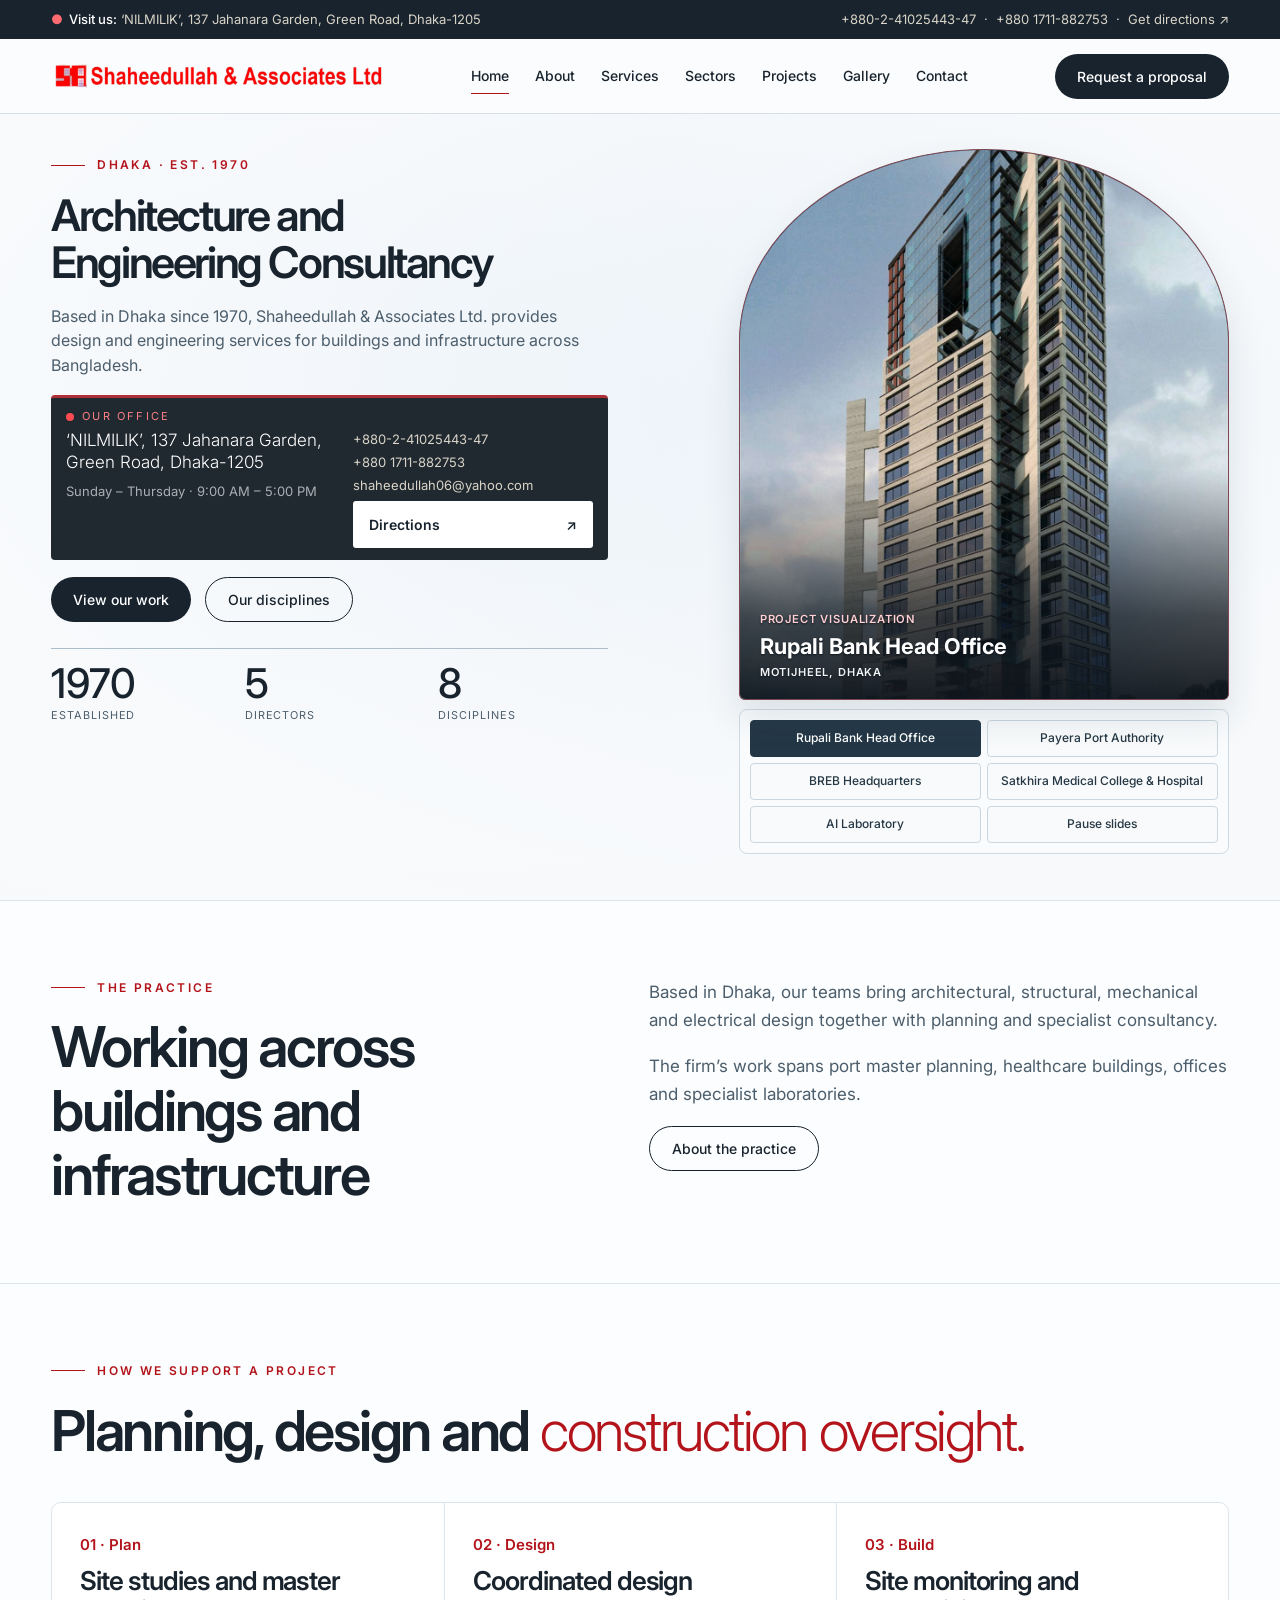
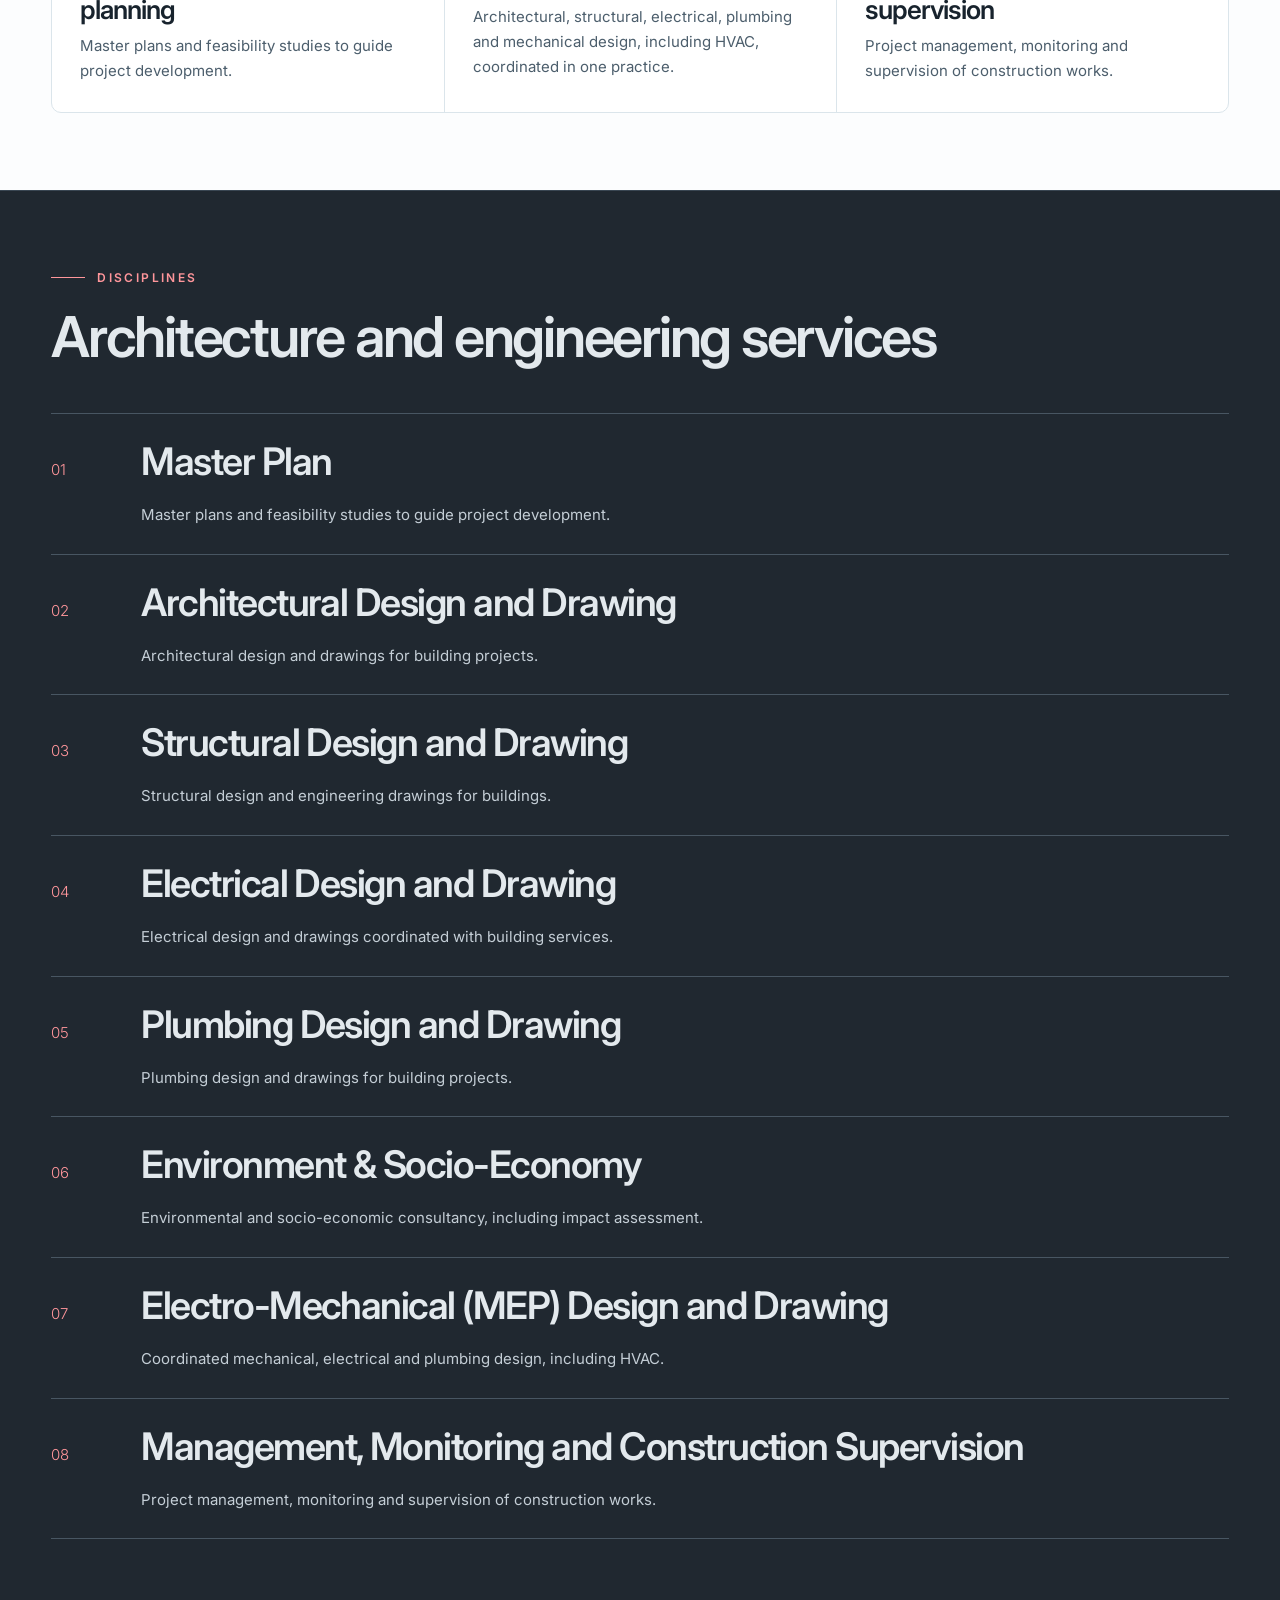
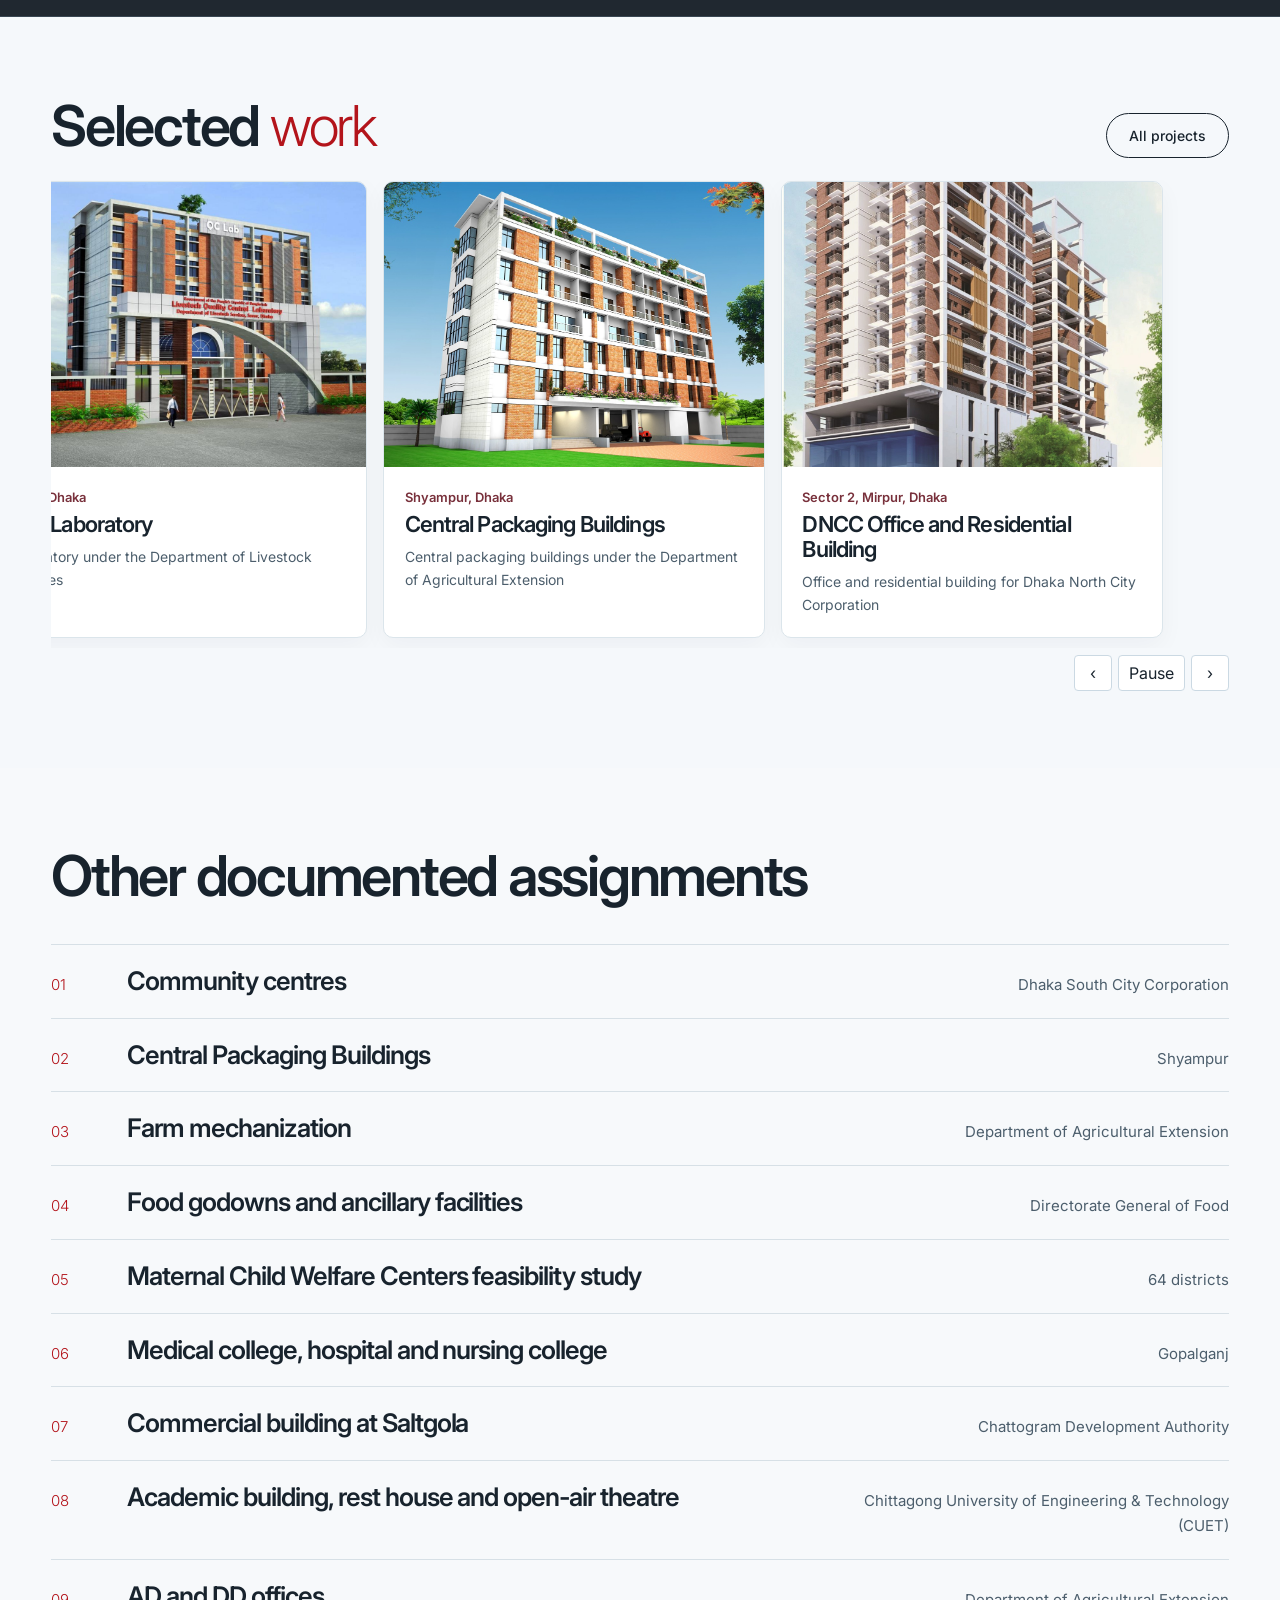
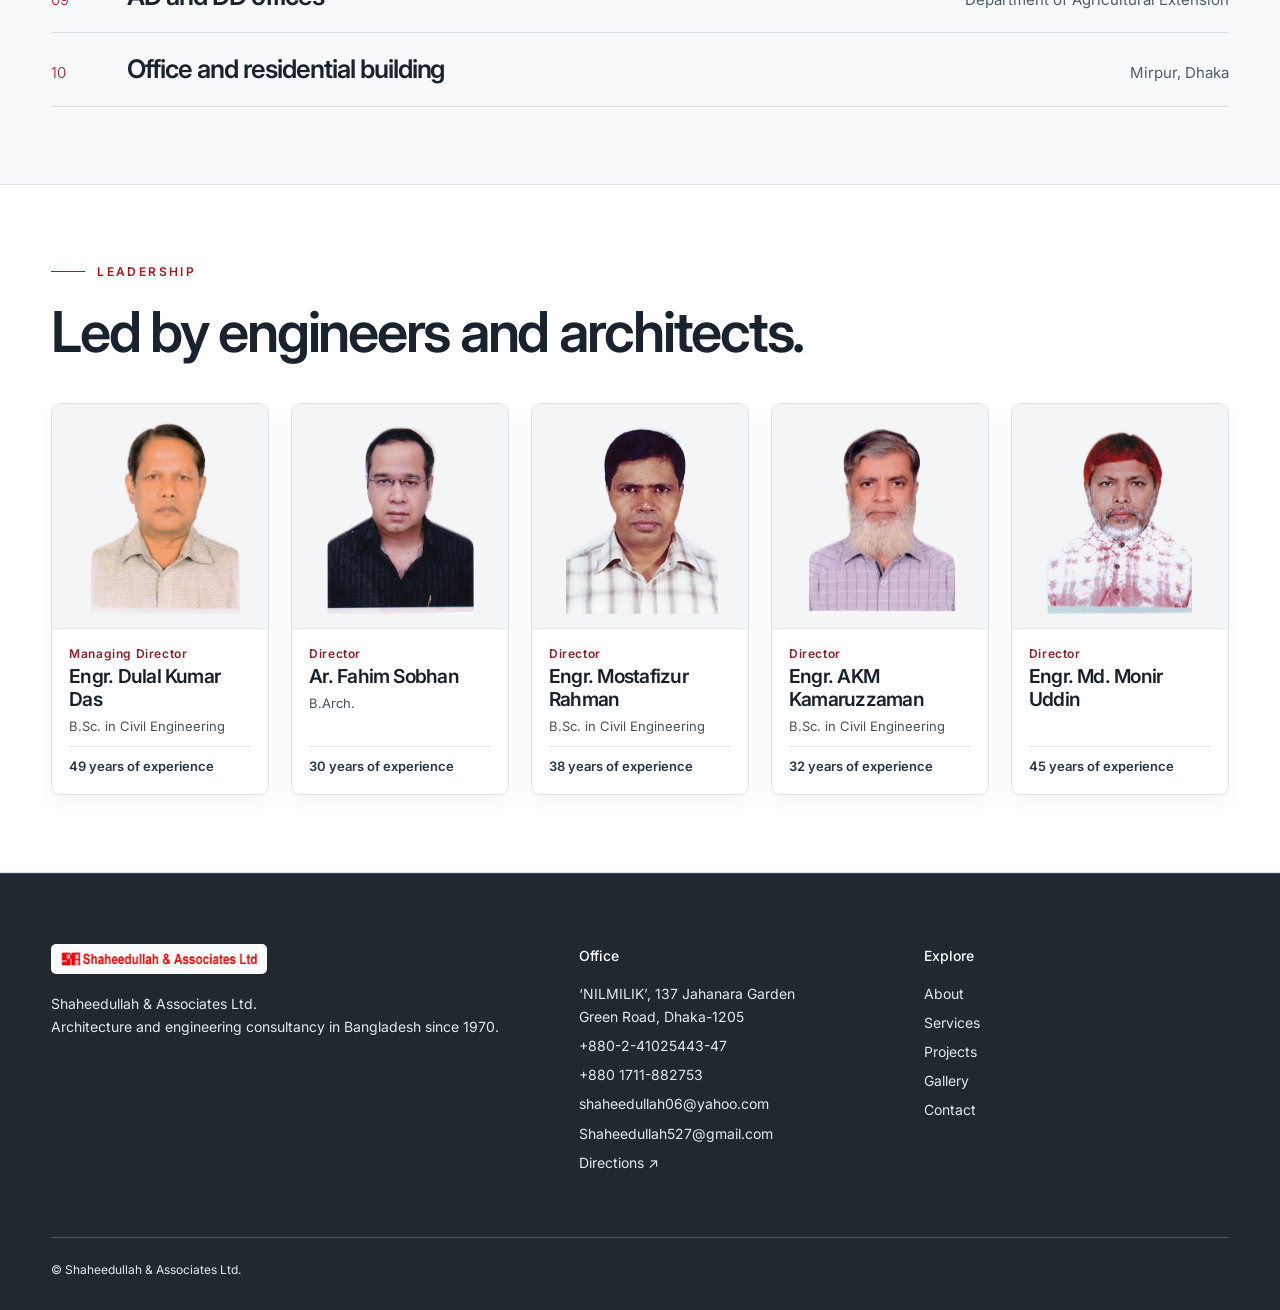
==== commit 96fb9ff6: "Add files via upload" ====
--- a/index.html
+++ b/index.html
@@ -427,14 +427,25 @@
 @media(hover:hover){
  .director-profile:hover .director-portrait img,.ppl .director-profile:hover .director-portrait img{transform:translate(-50%,-50%);filter:none}
 }
+.form .form-hint{margin:0;color:#4c5e6c;font-size:.875rem;line-height:1.45}.form input[hidden]{display:none}#fm:empty{display:none}
+.director-portrait{background:#f4f5f6}
+.director-portrait img,.ppl .director-portrait img,.md .director-portrait img{
+ mask-size:100% 100%;mask-position:center;mask-repeat:no-repeat;
+}
+.portrait-dulal img{mask-image:url("data:image/svg+xml,%3Csvg%20xmlns%3D%22http%3A%2F%2Fwww.w3.org%2F2000%2Fsvg%22%20viewBox%3D%220%200%20100%20100%22%20preserveAspectRatio%3D%22none%22%3E%3Cdefs%3E%3Cfilter%20id%3D%22s%22%20x%3D%22-5%25%22%20y%3D%22-5%25%22%20width%3D%22110%25%22%20height%3D%22110%25%22%3E%3CfeGaussianBlur%20stdDeviation%3D%22.42%22%2F%3E%3C%2Ffilter%3E%3C%2Fdefs%3E%3Cpath%20d%3D%22M7%20100V71Q8%2067%2015%2064L31%2056Q35%2054%2036%2049Q31%2045%2030%2039Q27%2034%2028%2030Q29%2028%2030%2029Q28%2024%2030%2017Q32%2011%2039%207Q48%202%2056%203Q68%203%2074%2012Q80%2019%2078%2029Q80%2030%2078%2036Q75%2043%2073%2048Q72%2053%2077%2056L96%2065Q100%2068%20100%2072V100Z%22%20filter%3D%22url(%23s)%22%2F%3E%3C%2Fsvg%3E")}
+.portrait-fahim img{mask-image:url("data:image/svg+xml,%3Csvg%20xmlns%3D%22http%3A%2F%2Fwww.w3.org%2F2000%2Fsvg%22%20viewBox%3D%220%200%20100%20100%22%20preserveAspectRatio%3D%22none%22%3E%3Cdefs%3E%3Cfilter%20id%3D%22s%22%20x%3D%22-5%25%22%20y%3D%22-5%25%22%20width%3D%22110%25%22%20height%3D%22110%25%22%3E%3CfeGaussianBlur%20stdDeviation%3D%22.42%22%2F%3E%3C%2Ffilter%3E%3C%2Fdefs%3E%3Cpath%20d%3D%22M4%20100V65Q4%2063%209%2061L31%2051Q34%2049%2032%2045Q29%2041%2029%2035Q27%2029%2028%2022Q28%2015%2034%2011Q42%204%2053%205Q65%205%2071%2013Q74%2017%2072%2026L71%2036Q71%2043%2067%2048Q66%2050%2070%2053L92%2061Q97%2063%2097%2066V100Z%22%20filter%3D%22url(%23s)%22%2F%3E%3C%2Fsvg%3E")}
+.portrait-mostafiz img{mask-image:url("data:image/svg+xml,%3Csvg%20xmlns%3D%22http%3A%2F%2Fwww.w3.org%2F2000%2Fsvg%22%20viewBox%3D%220%200%20100%20100%22%20preserveAspectRatio%3D%22none%22%3E%3Cdefs%3E%3Cfilter%20id%3D%22s%22%20x%3D%22-5%25%22%20y%3D%22-5%25%22%20width%3D%22110%25%22%20height%3D%22110%25%22%3E%3CfeGaussianBlur%20stdDeviation%3D%22.42%22%2F%3E%3C%2Ffilter%3E%3C%2Fdefs%3E%3Cpath%20d%3D%22M3%20100V72Q3%2069%2011%2066L31%2057Q36%2054%2035%2049Q31%2045%2030%2039Q27%2034%2028%2029Q27%2024%2028%2020Q30%2012%2038%208Q48%204%2060%206Q73%207%2077%2016Q81%2023%2078%2031Q79%2036%2076%2042Q75%2049%2072%2053Q71%2056%2078%2060L97%2070Q100%2072%20100%2077V100Z%22%20filter%3D%22url(%23s)%22%2F%3E%3C%2Fsvg%3E")}
+.portrait-kamar img{mask-image:url("data:image/svg+xml,%3Csvg%20xmlns%3D%22http%3A%2F%2Fwww.w3.org%2F2000%2Fsvg%22%20viewBox%3D%220%200%20100%20100%22%20preserveAspectRatio%3D%22none%22%3E%3Cdefs%3E%3Cfilter%20id%3D%22s%22%20x%3D%22-5%25%22%20y%3D%22-5%25%22%20width%3D%22110%25%22%20height%3D%22110%25%22%3E%3CfeGaussianBlur%20stdDeviation%3D%22.42%22%2F%3E%3C%2Ffilter%3E%3C%2Fdefs%3E%3Cpath%20d%3D%22M5%20100V72Q5%2070%2012%2067L27%2062Q32%2060%2031%2055Q28%2050%2029%2043Q26%2037%2028%2032Q27%2027%2027%2023Q27%2015%2036%2011Q45%205%2056%206Q67%207%2073%2015Q77%2021%2075%2028Q76%2034%2073%2039Q74%2050%2071%2056Q71%2061%2078%2064L95%2070Q98%2072%2098%2077V100Z%22%20filter%3D%22url(%23s)%22%2F%3E%3C%2Fsvg%3E")}
+.portrait-monir img{mask-image:url("data:image/svg+xml,%3Csvg%20xmlns%3D%22http%3A%2F%2Fwww.w3.org%2F2000%2Fsvg%22%20viewBox%3D%220%200%20100%20100%22%20preserveAspectRatio%3D%22none%22%3E%3Cdefs%3E%3Cfilter%20id%3D%22s%22%20x%3D%22-5%25%22%20y%3D%22-5%25%22%20width%3D%22110%25%22%20height%3D%22110%25%22%3E%3CfeGaussianBlur%20stdDeviation%3D%22.42%22%2F%3E%3C%2Ffilter%3E%3C%2Fdefs%3E%3Cpath%20d%3D%22M4%20100V75Q4%2071%2012%2067L28%2059Q33%2056%2033%2052Q29%2048%2029%2042Q26%2036%2027%2031Q26%2024%2031%2017Q37%209%2048%208Q56%206%2064%2011Q73%2016%2076%2025Q79%2031%2075%2037Q74%2045%2071%2050Q69%2054%2077%2058L91%2065Q96%2068%2096%2074V100Z%22%20filter%3D%22url(%23s)%22%2F%3E%3C%2Fsvg%3E")}
 </style></head><body><a class="skip-link" href="#main" onclick="event.preventDefault();document.getElementById('app').focus()">Skip to content</a>
 <div class="bar"><div class="w"><span><i>●</i><b>Visit us:</b> ‘NILMILIK’, 137 Jahanara Garden, Green Road, Dhaka-1205</span><span id="bt"></span></div></div>
 <header><div class="w"><a href="#/home"><img class="logo" id="lg" alt="SAL"></a><nav id="nv"></nav><a class="cta" href="#/contact">Request a proposal</a><button type="button" class="menu" id="mb" aria-controls="nv" aria-expanded="false">Menu</button></div></header>
-<main id="app" tabindex="-1"></main><noscript><p class="w no-script">Enable JavaScript in your browser to view the SAL site preview.</p></noscript><dialog id="lb" aria-label="Project image viewer" onclick="if(event.target===this)cl()"><button class="lc" onclick="cl()" aria-label="Close">×</button><button class="lp" onclick="mv(-1)" aria-label="Previous">‹</button><button class="ln" onclick="mv(1)" aria-label="Next">›</button><figure><img id="lbi" alt=""><figcaption id="lbc"></figcaption></figure></dialog>
-<footer><div class="w"><div><img class="logo" id="lg2" alt="SAL"><p>Shaheedullah & Associates Ltd.<br>Architecture and engineering consultancy in Bangladesh since 1970.</p></div><div><h4>Office</h4><a>‘NILMILIK’, 137 Jahanara Garden<br>Green Road, Dhaka-1205</a><span id="ft"></span></div><div><h4>Explore</h4><a href="#/about">About</a><a href="#/services">Services</a><a href="#/projects">Projects</a><a href="#/gallery">Gallery</a><a href="#/contact">Contact</a></div><div class="cp"><span>© Shaheedullah & Associates Ltd.</span><span>Design preview</span></div></div></footer>
+<main id="app" tabindex="-1"></main><noscript><p class="w no-script">Enable JavaScript in your browser to view the SAL website.</p></noscript><dialog id="lb" aria-label="Project image viewer" onclick="if(event.target===this)cl()"><button class="lc" onclick="cl()" aria-label="Close">×</button><button class="lp" onclick="mv(-1)" aria-label="Previous">‹</button><button class="ln" onclick="mv(1)" aria-label="Next">›</button><figure><img id="lbi" alt=""><figcaption id="lbc"></figcaption></figure></dialog>
+<footer><div class="w"><div><img class="logo" id="lg2" alt="SAL"><p>Shaheedullah & Associates Ltd.<br>Architecture and engineering consultancy in Bangladesh since 1970.</p></div><div><h4>Office</h4><a>‘NILMILIK’, 137 Jahanara Garden<br>Green Road, Dhaka-1205</a><span id="ft"></span></div><div><h4>Explore</h4><a href="#/about">About</a><a href="#/services">Services</a><a href="#/projects">Projects</a><a href="#/gallery">Gallery</a><a href="#/contact">Contact</a></div><div class="cp"><span>© Shaheedullah & Associates Ltd.</span></div></div></footer>
 <script>
 const IMG={"port": "[data-uri]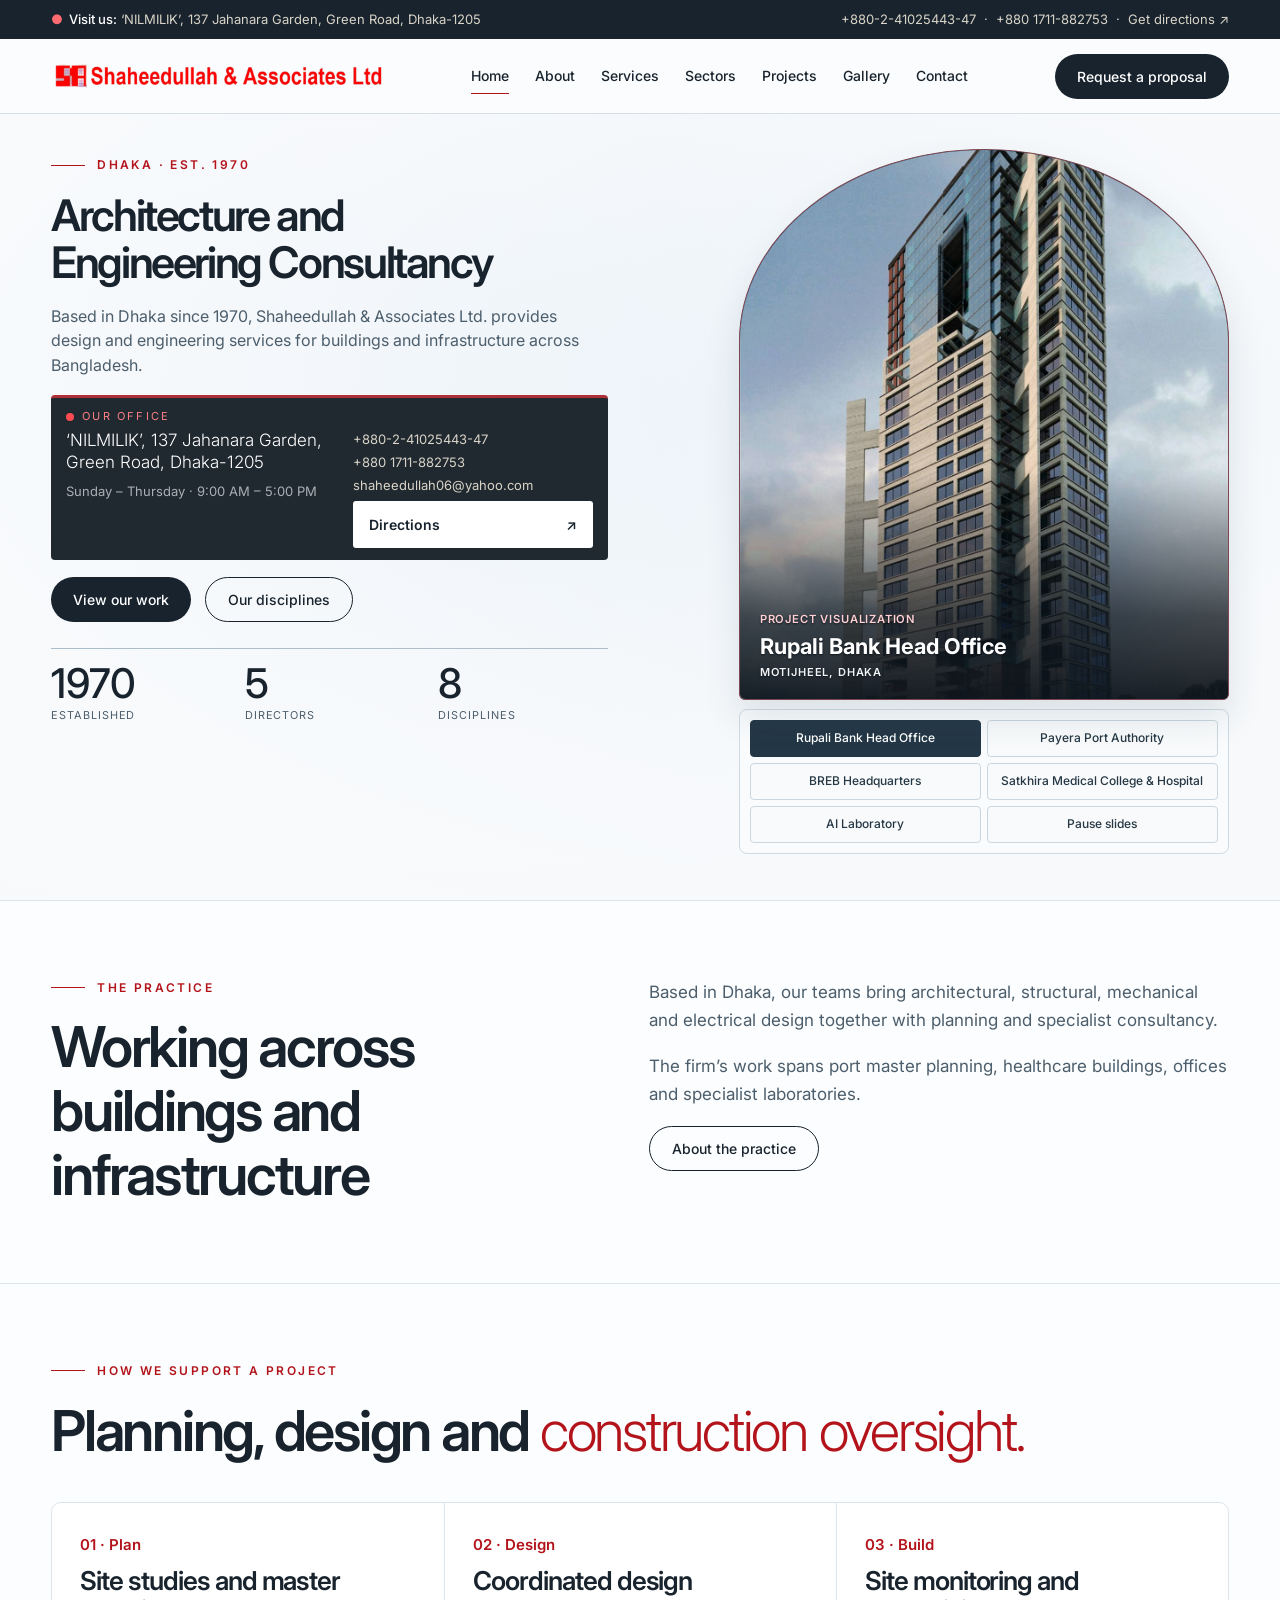
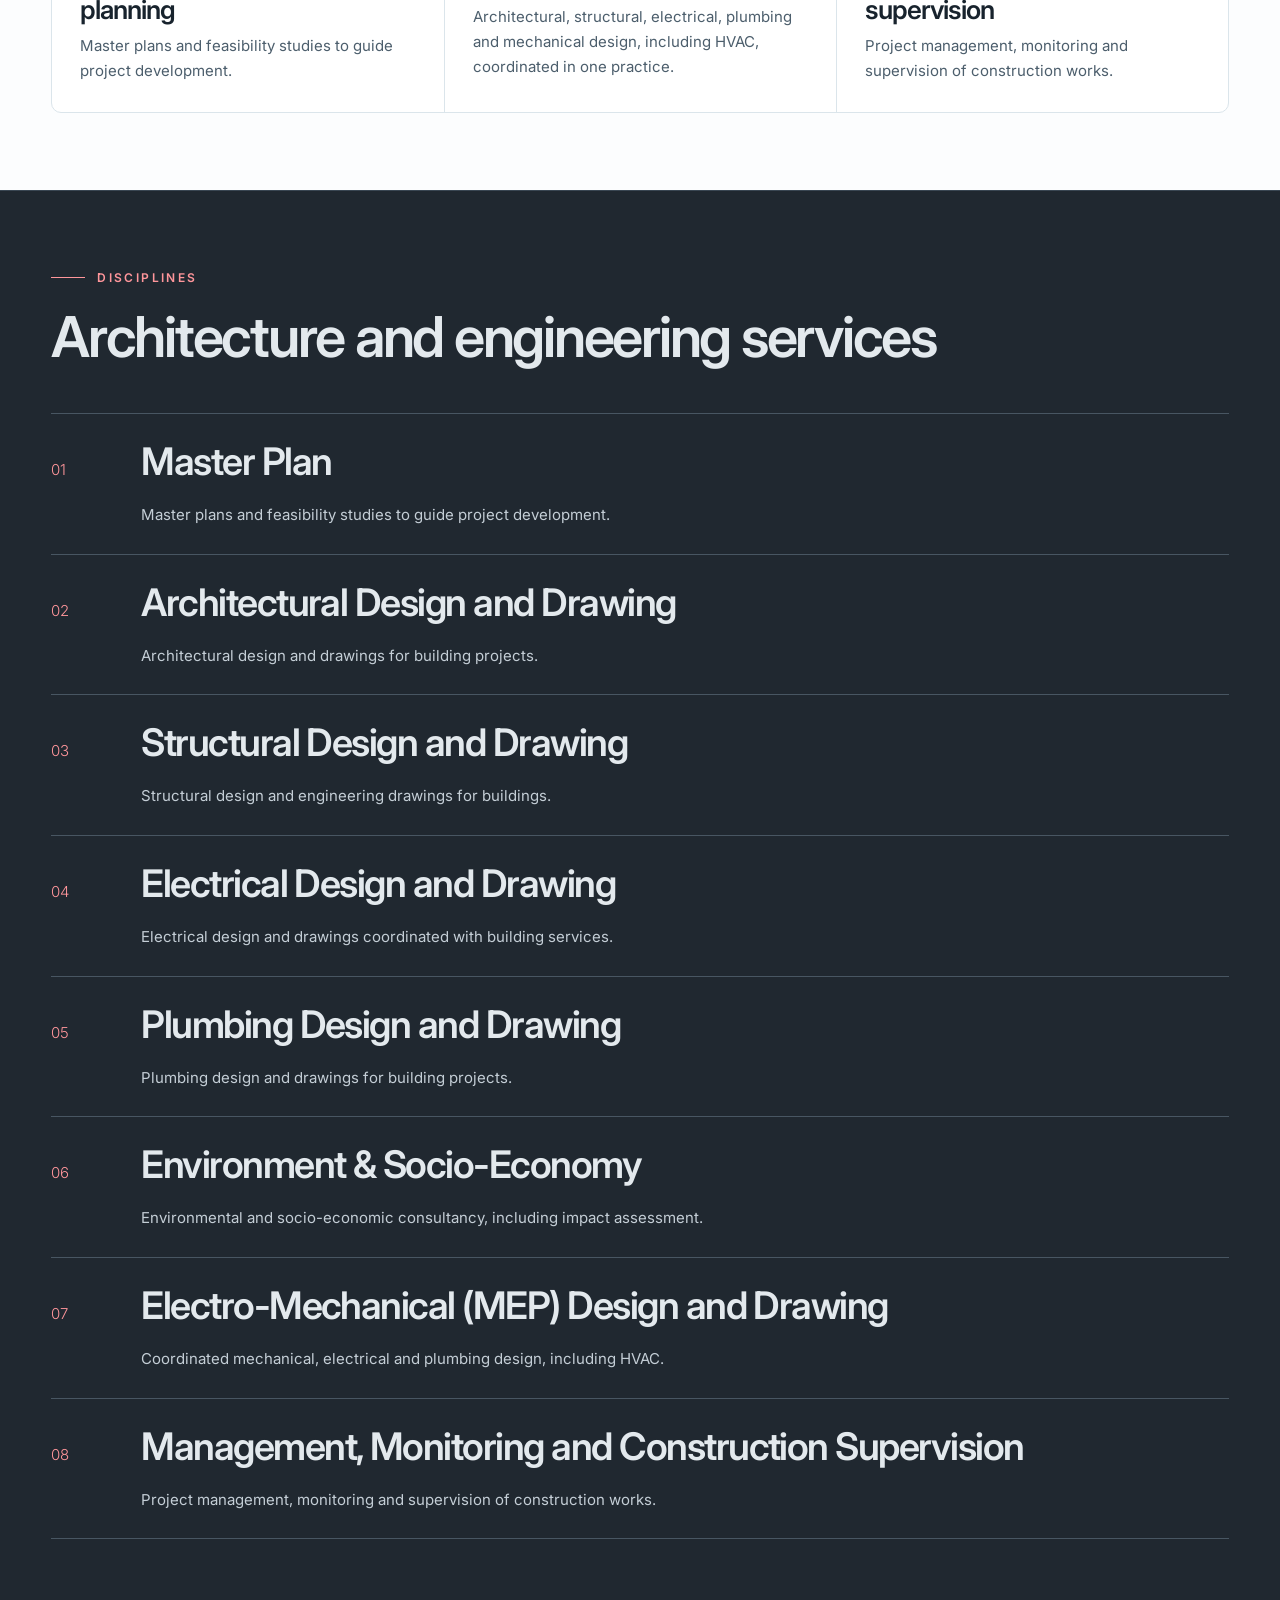
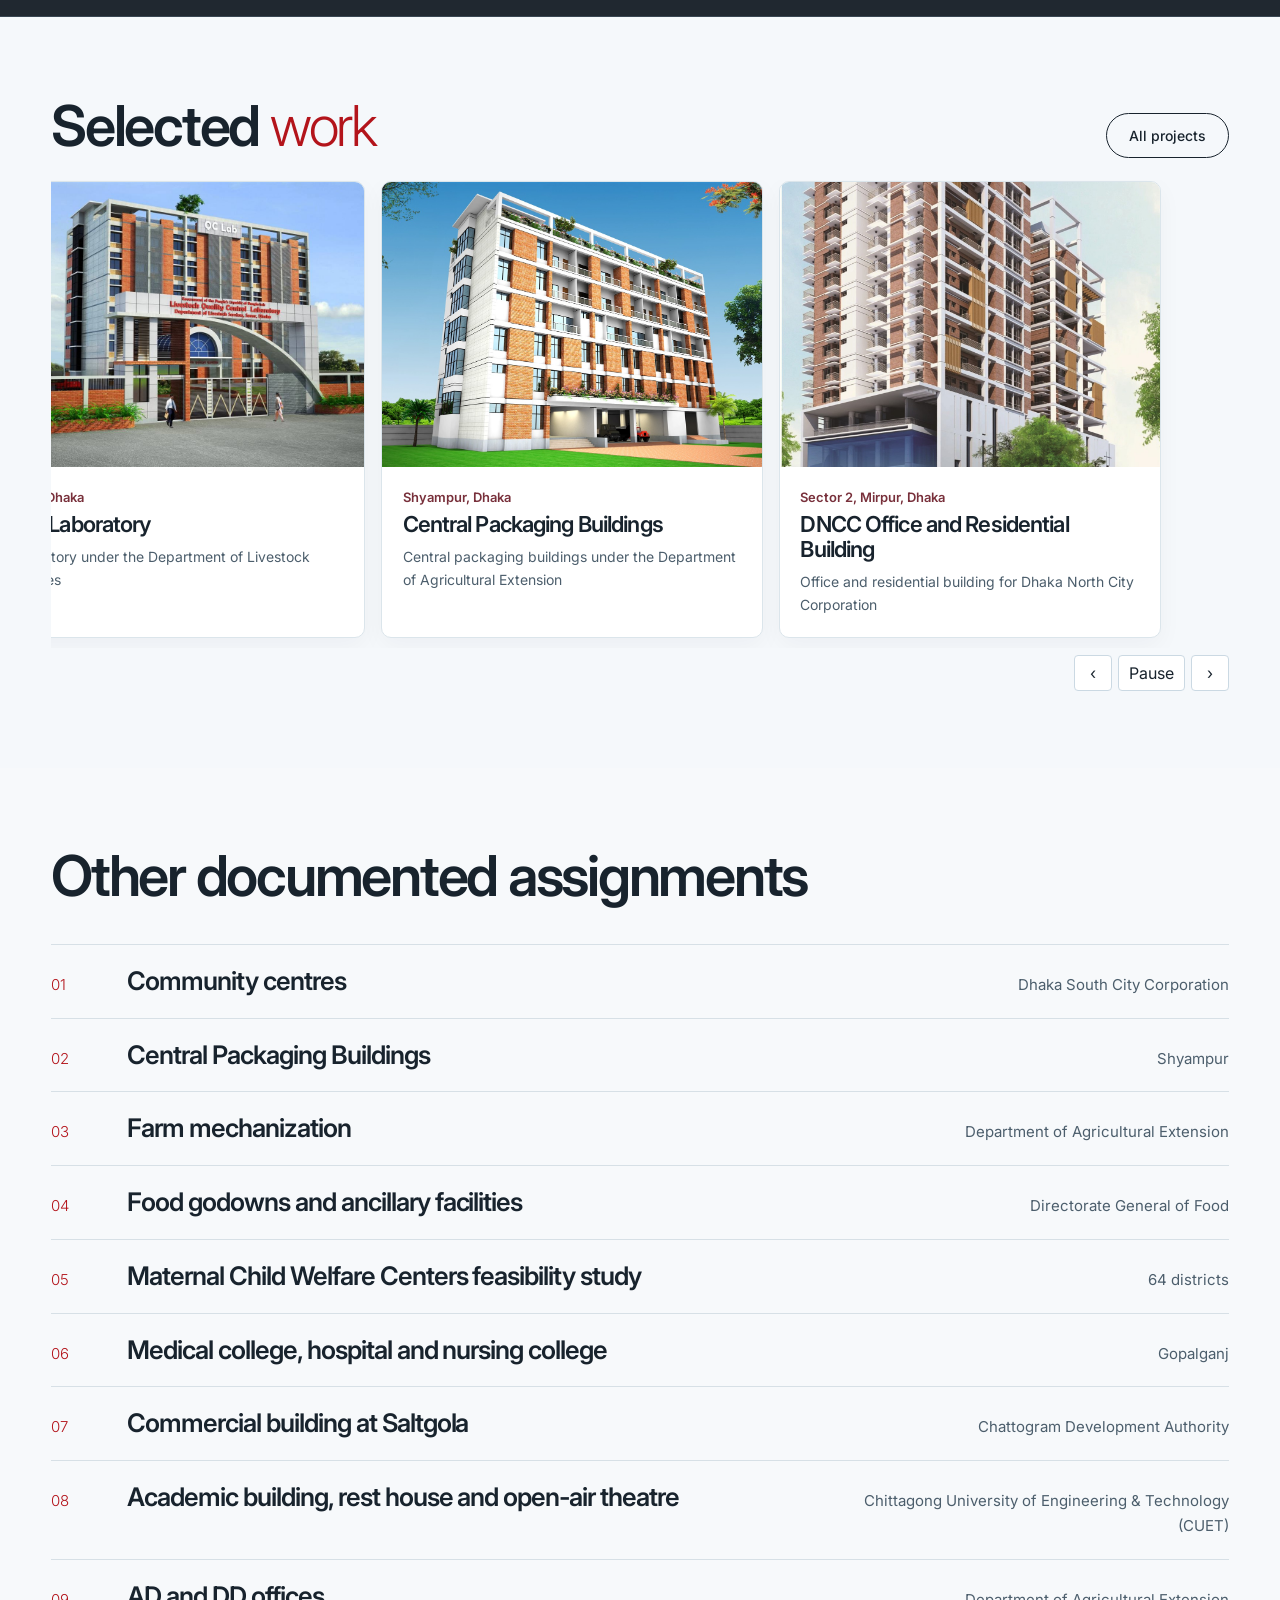
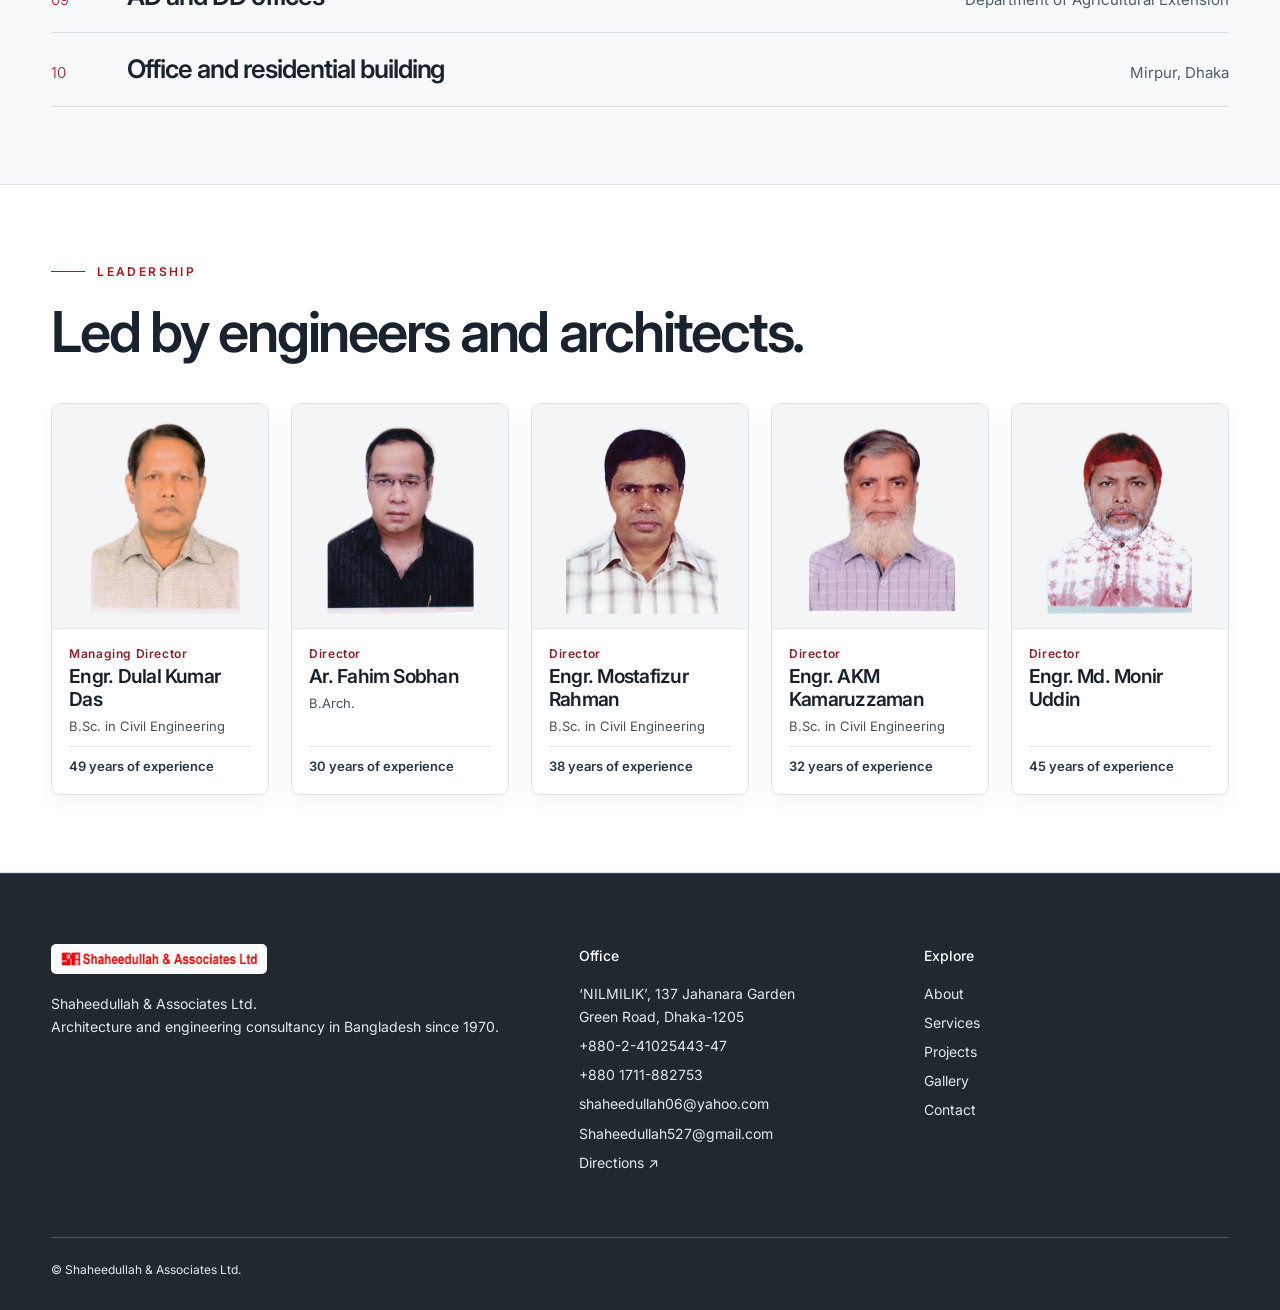
==== commit a570887a: "Add files via upload" ====
--- a/index.html
+++ b/index.html
@@ -1,5 +1,6 @@
 <!doctype html><html lang="en"><head><meta charset="utf-8"><meta name="viewport" content="width=device-width,initial-scale=1">
 <title>Shaheedullah & Associates Ltd. | Architecture & Engineering Consultancy, Dhaka</title>
+<link rel="icon" type="image/png" href="[data-uri]">
 <link rel="preconnect" href="https://fonts.googleapis.com"><link rel="preconnect" href="https://fonts.gstatic.com" crossorigin>
 <link href="https://fonts.googleapis.com/css2?family=Inter:wght@400;500;600;700&display=swap" rel="stylesheet">
 <style>
@@ -605,15 +606,16 @@
 },
 gallery:()=>head('Gallery','Project Gallery','Photographs and architectural visualizations from the SAL project archive.')+`<section><div class="w gal">${GALLERY.map(([id,title])=>`<button class="gi rv" onclick="lb('${id}')">${pic(id,title)}<span>${title}</span></button>`).join('')}</div></section>`+visit,
 contact:()=>head('Contact','Start a <em>project.</em>','Tell us the site, the intended use and the services you need.')+`<section><div class="w two"><div class="rv"><h2 style="font-size:clamp(30px,3.4vw,44px);margin-bottom:26px">Contact information</h2>${info}</div><div class="rv"><form class="form" id="ef" action="https://formsubmit.co/${ENQUIRY_RECIPIENT}" method="post" onsubmit="return validateEnquiry(event)">
-<input type="hidden" name="_subject" value="New website enquiry | SAL">
+<input type="hidden" name="_subject" value="New SAL enquiry">
+<input type="hidden" name="Enquiry reference">
 <input type="hidden" name="_template" value="table">
 <input type="text" name="_honey" tabindex="-1" autocomplete="off" hidden>
-<label>Your name<input name="name" autocomplete="name" required minlength="2" maxlength="120"></label>
+<label>Your name<input name="Full name" autocomplete="name" required minlength="2" maxlength="120"></label>
 <label>Email<input type="email" name="email" autocomplete="email" maxlength="254" aria-describedby="contact-hint"></label>
-<label>Phone<input type="tel" name="phone" autocomplete="tel" maxlength="40" aria-describedby="contact-hint"></label>
+<label>Phone<input type="tel" name="Phone" autocomplete="tel" maxlength="40" aria-describedby="contact-hint"></label>
 <p class="form-hint" id="contact-hint">Provide an email address or phone number so we can reply.</p>
-<label>Service needed<select name="service"><option value="">Select a service (optional)</option>${S.map(s=>`<option>${s[0]}</option>`).join('')}</select></label>
-<label>Project details<textarea name="message" rows="5" placeholder="Site location and intended use" required minlength="10" maxlength="5000"></textarea></label>
+<label>Service needed<select name="Service needed"><option value="">Select a service (optional)</option>${S.map(s=>`<option>${s[0]}</option>`).join('')}</select></label>
+<label>Project details<textarea name="Project details" rows="5" placeholder="Site location and intended use" required minlength="10" maxlength="5000"></textarea></label>
 <button type="submit" class="cta" style="border:0;cursor:pointer;font:inherit">Send enquiry</button>
 <p class="form-hint">Your contact details will be used to respond to your enquiry. This form is processed by FormSubmit.</p>
 <p id="fm" role="status"></p></form></div></div></section>${find}`
@@ -642,9 +644,9 @@
  const form = event.currentTarget;
  const fields = form.elements;
  const email = fields.namedItem('email').value.trim();
- const phone = fields.namedItem('phone').value.trim();
- const name = fields.namedItem('name').value.trim();
- const message = fields.namedItem('message').value.trim();
+ const phone = fields.namedItem('Phone').value.trim();
+ const name = fields.namedItem('Full name').value.trim();
+ const message = fields.namedItem('Project details').value.trim();
  const status = form.querySelector('#fm');
  let error = '';
  if(name.length<2)error='Please enter your name.';
@@ -654,8 +656,17 @@
  else if(message.length<10)error='Please add a few details about your project.';
  status.textContent=error;
  status.className=error?'bad':'';
- if(error)event.preventDefault();
- return !error;
+ if(error){
+  event.preventDefault();
+  return false;
+ }
+ const service=fields.namedItem('Service needed').value;
+ const clean=value=>value.replace(/\s+/g,' ').trim().slice(0,40);
+ const selected=S.find(([label])=>label===service);
+ const reference='SAL-'+Date.now().toString(36).toUpperCase()+'-'+crypto.randomUUID().slice(0,6).toUpperCase();
+ fields.namedItem('Enquiry reference').value=reference;
+ fields.namedItem('_subject').value=[clean(name), ...(selected?[clean(selected[0])]:[]), reference].join(' | ');
+ return true;
 }
 let stopWorkCarousel;
 function setupWorkCarousel(){
